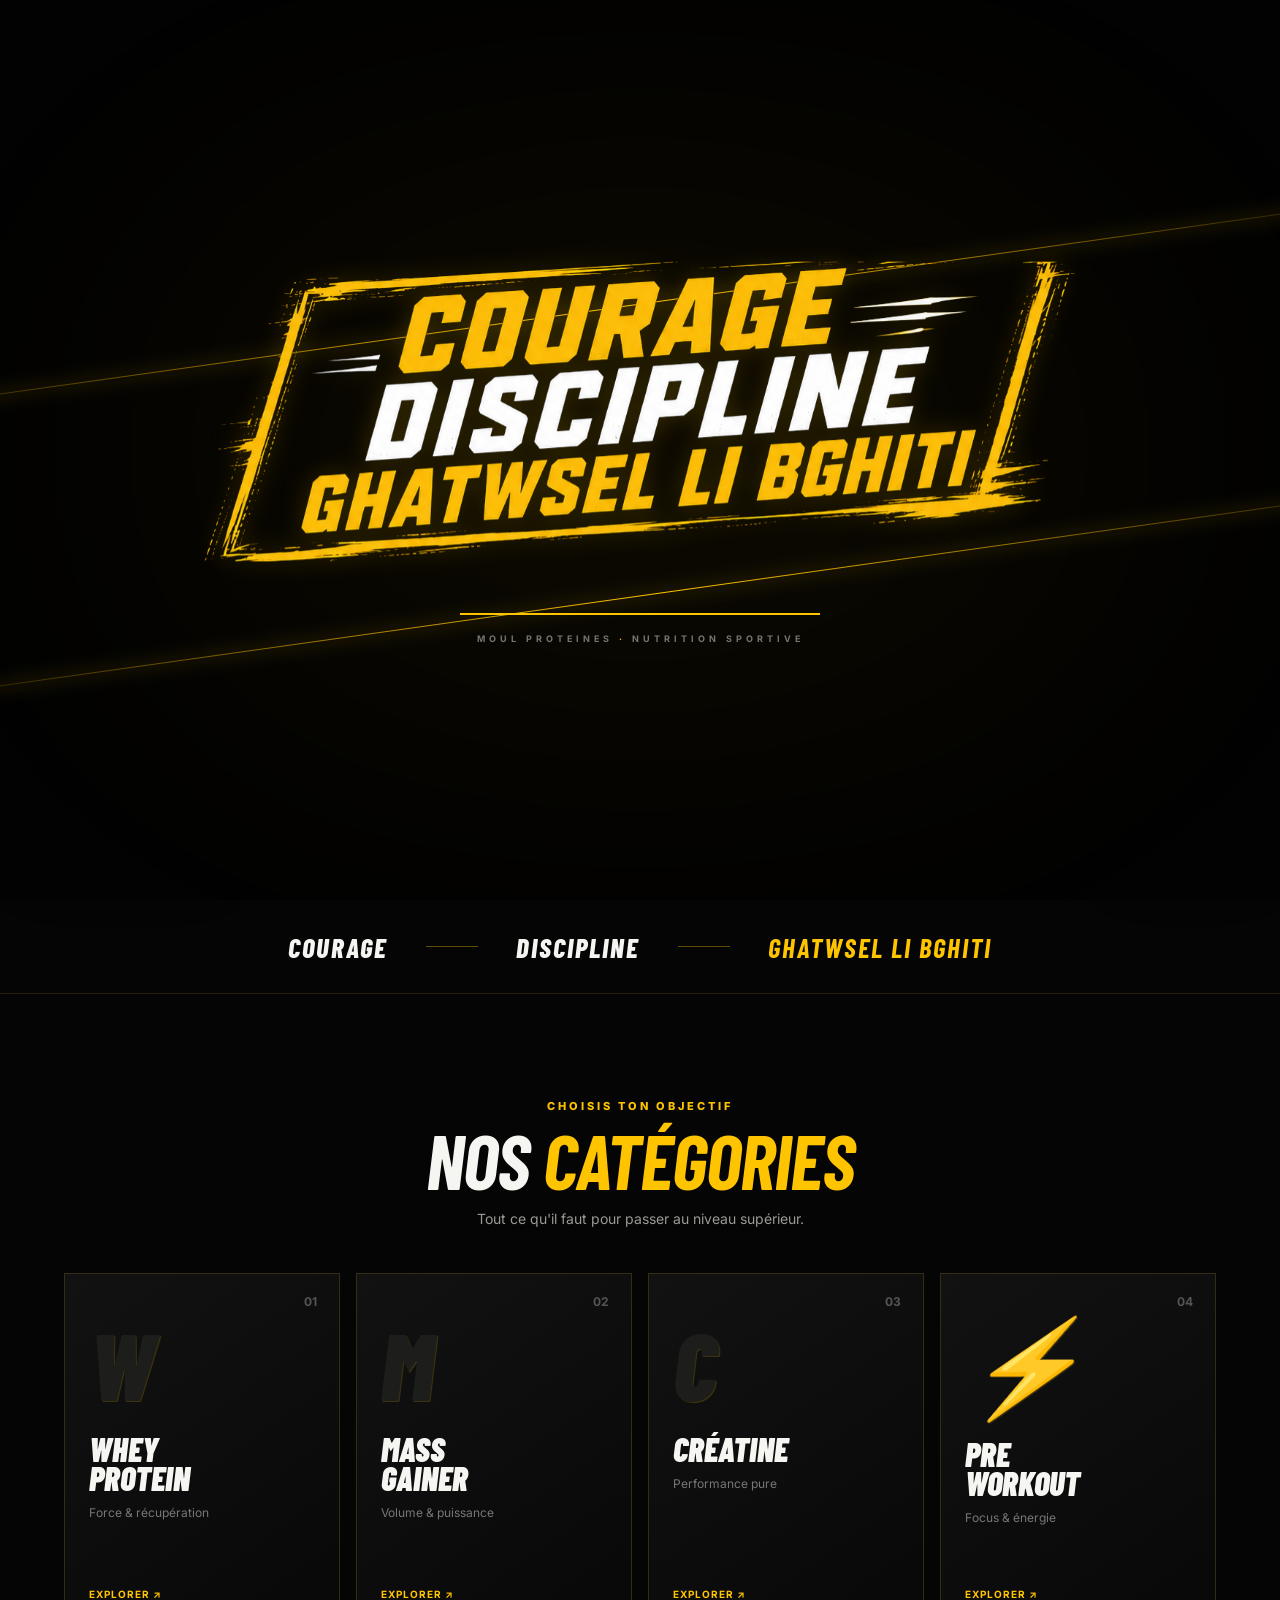
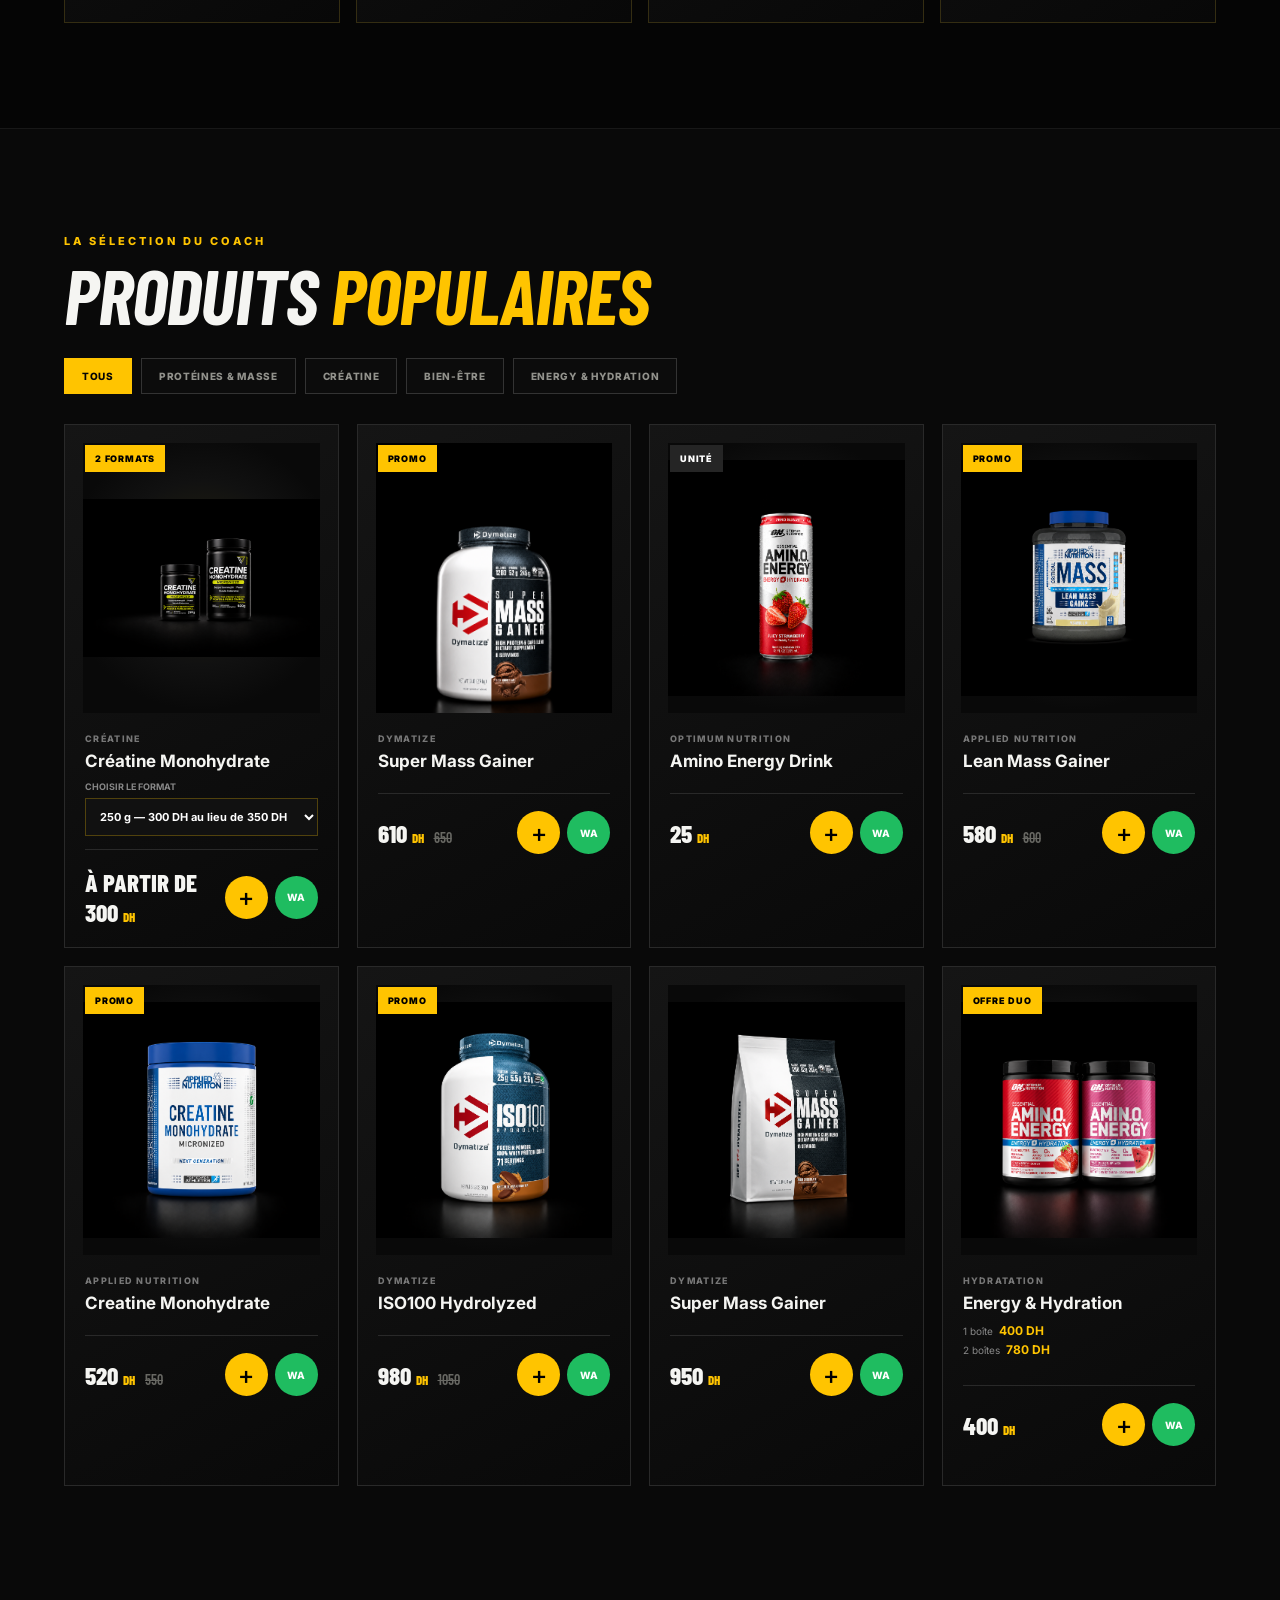
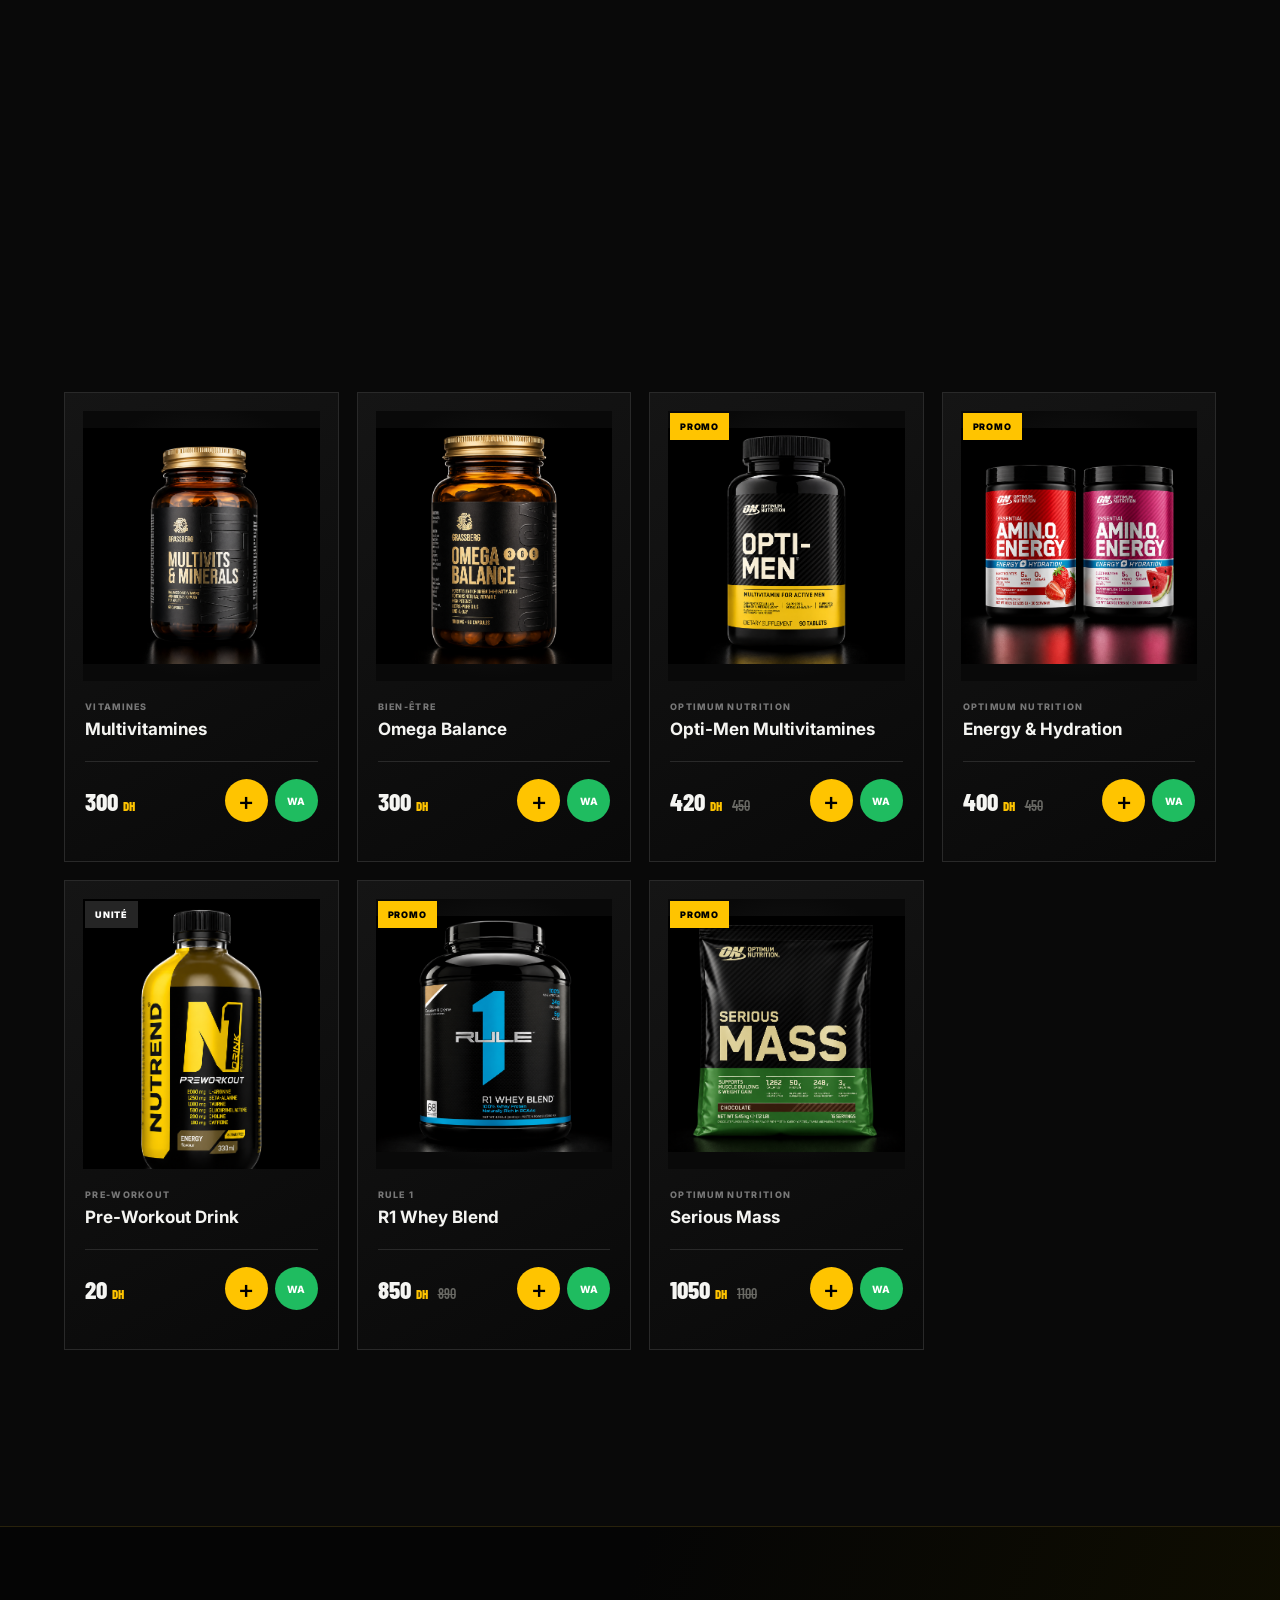
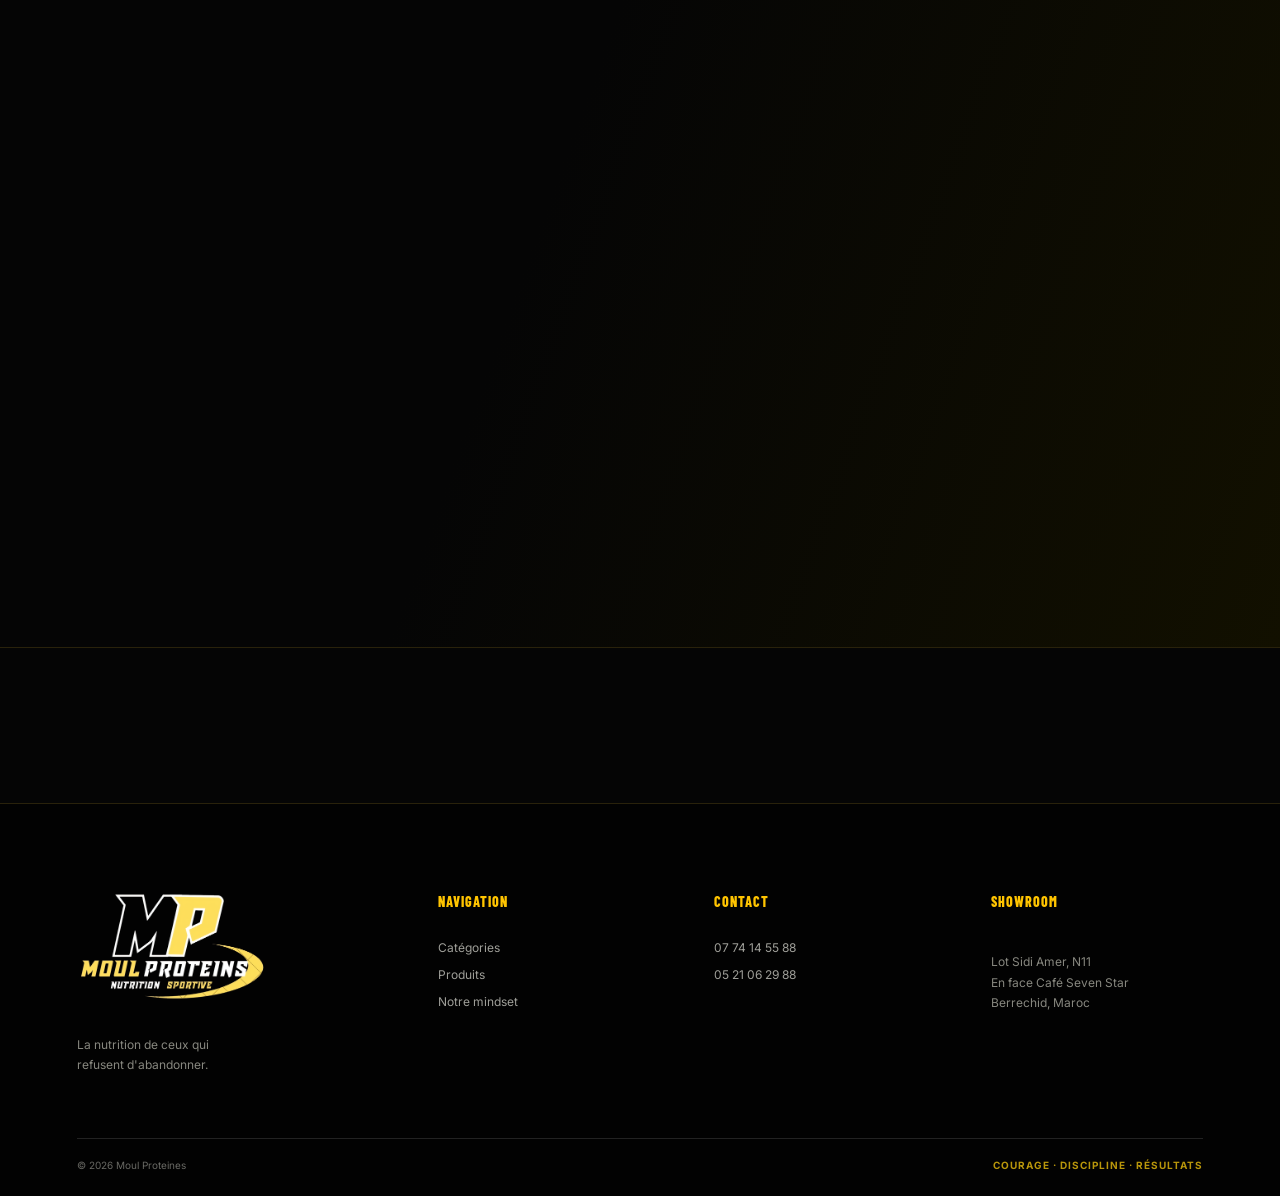
==== index.html @ 57d22101 "Add storefront cart checkout and branding" ====
<!DOCTYPE html>
<html lang="fr">
<head>
  <meta charset="UTF-8">
  <meta name="viewport" content="width=device-width, initial-scale=1.0">
  <meta name="description" content="Moul Proteines, nutrition sportive authentique au Maroc. Courage, discipline, ghatwsel li bghiti.">
  <title>Moul Proteines | Nutrition Sportive</title>
  <link rel="preconnect" href="https://fonts.googleapis.com">
  <link rel="preconnect" href="https://fonts.gstatic.com" crossorigin>
  <link href="https://fonts.googleapis.com/css2?family=Barlow+Condensed:ital,wght@0,600;0,700;0,800;0,900;1,800;1,900&family=Inter:wght@400;500;600;700;800&display=swap" rel="stylesheet">
  <link rel="stylesheet" href="styles.css">
</head>
<body>
  <div class="noise" aria-hidden="true"></div>
  <div class="intro-screen" id="intro-screen" aria-label="Introduction Moul Proteines">
    <div class="intro-glow" aria-hidden="true"></div>
    <div class="intro-lines" aria-hidden="true"><i></i><i></i></div>
    <img src="assets/slogan-moul-proteines.png" alt="Courage, Discipline, Ghatwsel li bghiti">
    <div class="intro-loader" aria-hidden="true"><span></span></div>
    <p>MOUL PROTEINES <b>·</b> NUTRITION SPORTIVE</p>
  </div>
  <audio id="intro-music" src="STORMY%20-%20KILOWAT%20(VISUALIZER).mp3" preload="auto"></audio>
  <header class="header" id="top">
    <a class="brand" href="#top" aria-label="Moul Proteines, accueil">
      <img src="assets/logo-moul-proteines.png" alt="Logo Moul Proteines">
    </a>
    <nav class="nav" id="nav" aria-label="Navigation principale">
      <a class="active" href="#top">Accueil</a><a href="#categories">Catégories</a><a href="#products">Produits</a><a href="about.html">À propos</a><a href="contact.html">Contact</a>
    </nav>
    <div class="header-actions">
      <button class="icon-btn" aria-label="Rechercher" data-search><svg viewBox="0 0 24 24"><circle cx="11" cy="11" r="7"/><path d="m20 20-4-4"/></svg></button>
      <button class="cart-btn" id="cart-button" aria-label="Ouvrir le panier"><svg viewBox="0 0 24 24"><path d="M3 4h2l2 11h10l2-8H6"/><circle cx="9" cy="20" r="1"/><circle cx="17" cy="20" r="1"/></svg><span id="cart-count">0</span></button>
      <button class="menu-btn" id="menu-btn" aria-label="Ouvrir le menu"><span></span><span></span></button>
    </div>
  </header>

  <main>
    <section class="hero">
      <div class="hero-bg" aria-hidden="true"></div>
      <div class="hero-content reveal">
        <p class="eyebrow"><span></span> Nutrition sportive premium</p>
        <h1>DÉPASSE<br>TES <em>LIMITES.</em></h1>
        <p class="hero-copy">Des produits authentiques. Des conseils vrais.<br>Une seule direction: <strong>ta meilleure version.</strong></p>
        <div class="hero-buttons">
          <a class="btn btn-primary" href="https://wa.me/212774145588" target="_blank" rel="noreferrer">Commander sur WhatsApp <span>↗</span></a>
          <a class="btn btn-ghost" href="#products">Voir les produits</a>
        </div>
        <div class="hero-stats">
          <div><strong>100%</strong><span>Produits authentiques</span></div>
          <div><strong>24H</strong><span>Livraison rapide</span></div>
          <div><strong>+1K</strong><span>Sportifs satisfaits</span></div>
        </div>
      </div>
      <div class="hero-tag"><span>01</span><p>BERRECHID<br><b>PARTOUT AU MAROC</b></p></div>
      <a class="scroll-cue" href="#categories">Scroll <i></i></a>
    </section>

    <section class="manifesto reveal">
      <span>COURAGE</span><i></i><span>DISCIPLINE</span><i></i><strong>GHATWSEL LI BGHITI</strong>
    </section>

    <section class="section" id="categories">
      <div class="section-heading reveal"><p>Choisis ton objectif</p><h2>NOS <em>CATÉGORIES</em></h2><span>Tout ce qu'il faut pour passer au niveau supérieur.</span></div>
      <div class="category-grid">
        <a class="category reveal" href="#products"><div class="cat-icon">W</div><span>01</span><h3>WHEY<br>PROTEIN</h3><p>Force & récupération</p><b>Explorer ↗</b></a>
        <a class="category reveal" href="#products"><div class="cat-icon">M</div><span>02</span><h3>MASS<br>GAINER</h3><p>Volume & puissance</p><b>Explorer ↗</b></a>
        <a class="category reveal" href="#products"><div class="cat-icon">C</div><span>03</span><h3>CRÉATINE</h3><p>Performance pure</p><b>Explorer ↗</b></a>
        <a class="category reveal" href="#products"><div class="cat-icon">⚡</div><span>04</span><h3>PRE<br>WORKOUT</h3><p>Focus & énergie</p><b>Explorer ↗</b></a>
      </div>
    </section>

    <section class="section products-section" id="products">
      <div class="section-heading left reveal"><p>La sélection du coach</p><h2>PRODUITS <em>POPULAIRES</em></h2></div>
      <div class="product-filters reveal" aria-label="Filtrer les produits">
        <button class="filter-btn active" data-filter="all">Tous</button>
        <button class="filter-btn" data-filter="protein">Protéines & masse</button>
        <button class="filter-btn" data-filter="creatine">Créatine</button>
        <button class="filter-btn" data-filter="wellness">Bien-être</button>
        <button class="filter-btn" data-filter="drinks">Energy &amp; Hydration</button>
      </div>
      <div class="product-grid">
        <article class="product-card reveal" data-category="creatine" data-name="Créatine Monohydrate"><span class="badge">2 FORMATS</span><div class="product-image"><img src="assets/products/product-01.png" alt="Créatine monohydrate 250 g et 500 g" loading="lazy"></div><p class="brand-name">CRÉATINE</p><h3>Créatine Monohydrate</h3><div class="variants"><label class="variant-choice">Choisir le format<select data-product-variant><option value="250 g" data-price="300">250 g — 300 DH au lieu de 350 DH</option><option value="500 g" data-price="450">500 g — 450 DH au lieu de 500 DH</option></select></label></div><div class="product-bottom"><strong>À PARTIR DE 300 <small>DH</small></strong><button class="add-cart">+</button></div></article>
        <article class="product-card reveal" data-category="protein" data-name="Dymatize Super Mass Gainer"><span class="badge">PROMO</span><div class="product-image"><img src="assets/products/product-02.png" alt="Dymatize Super Mass Gainer" loading="lazy"></div><p class="brand-name">DYMATIZE</p><h3>Super Mass Gainer</h3><div class="product-bottom"><strong>610 <small>DH</small> <del>650</del></strong><button class="add-cart">+</button></div></article>
        <article class="product-card reveal" data-category="drinks" data-name="Amino Energy"><span class="badge dark">UNITÉ</span><div class="product-image"><img src="assets/products/product-03.png" alt="Boisson Amino Energy" loading="lazy"></div><p class="brand-name">OPTIMUM NUTRITION</p><h3>Amino Energy Drink</h3><div class="product-bottom"><strong>25 <small>DH</small></strong><button class="add-cart">+</button></div></article>
        <article class="product-card reveal" data-category="protein" data-name="Applied Nutrition Lean Mass Gainer"><span class="badge">PROMO</span><div class="product-image"><img src="assets/products/product-04.png" alt="Applied Nutrition Lean Mass Gainer" loading="lazy"></div><p class="brand-name">APPLIED NUTRITION</p><h3>Lean Mass Gainer</h3><div class="product-bottom"><strong>580 <small>DH</small> <del>600</del></strong><button class="add-cart">+</button></div></article>
        <article class="product-card reveal" data-category="creatine" data-name="Applied Nutrition Creatine"><span class="badge">PROMO</span><div class="product-image"><img src="assets/products/product-05.png" alt="Applied Nutrition Creatine Monohydrate" loading="lazy"></div><p class="brand-name">APPLIED NUTRITION</p><h3>Creatine Monohydrate</h3><div class="product-bottom"><strong>520 <small>DH</small> <del>550</del></strong><button class="add-cart">+</button></div></article>
        <article class="product-card reveal" data-category="protein" data-name="Dymatize ISO100 Hydrolyzed"><span class="badge">PROMO</span><div class="product-image"><img src="assets/products/product-06.png" alt="Dymatize ISO100 Hydrolyzed" loading="lazy"></div><p class="brand-name">DYMATIZE</p><h3>ISO100 Hydrolyzed</h3><div class="product-bottom"><strong>980 <small>DH</small> <del>1050</del></strong><button class="add-cart">+</button></div></article>
        <article class="product-card reveal" data-category="protein" data-name="Dymatize Super Mass Gainer"><div class="product-image"><img src="assets/products/product-07.png" alt="Dymatize Super Mass Gainer grand format" loading="lazy"></div><p class="brand-name">DYMATIZE</p><h3>Super Mass Gainer</h3><div class="product-bottom"><strong>950 <small>DH</small></strong><button class="add-cart">+</button></div></article>
        <article class="product-card reveal" data-category="drinks" data-name="Energy & Hydration"><span class="badge">OFFRE DUO</span><div class="product-image"><img src="assets/products/product-08.png" alt="Energy and Hydration" loading="lazy"></div><p class="brand-name">HYDRATATION</p><h3>Energy & Hydration</h3><div class="variants"><span>1 boîte <b>400 DH</b></span><span>2 boîtes <b>780 DH</b></span></div><div class="product-bottom"><strong>400 <small>DH</small></strong><button class="add-cart">+</button></div></article>
        <article class="product-card reveal" data-category="protein" data-name="Gold Standard Whey"><span class="badge">PROMO</span><div class="product-image"><img src="assets/products/product-09.png" alt="Optimum Nutrition Gold Standard Whey" loading="lazy"></div><p class="brand-name">OPTIMUM NUTRITION</p><h3>Gold Standard Whey</h3><div class="product-bottom"><strong>1150 <small>DH</small> <del>1200</del></strong><button class="add-cart">+</button></div></article>
        <article class="product-card reveal" data-category="protein" data-name="ISO Whey Zero"><div class="product-image"><img src="assets/products/product-10.png" alt="ISO Whey Zero" loading="lazy"></div><p class="brand-name">BIOTECH USA</p><h3>ISO Whey Zero</h3><div class="product-bottom"><strong>1100 <small>DH</small></strong><button class="add-cart">+</button></div></article>
        <article class="product-card reveal" data-category="drinks" data-name="Joyfuel"><span class="badge dark">UNITÉ</span><div class="product-image"><img src="assets/products/product-11.png" alt="Joyfuel" loading="lazy"></div><p class="brand-name">ENERGY DRINK</p><h3>Joyfuel</h3><div class="product-bottom"><strong>25 <small>DH</small></strong><button class="add-cart">+</button></div></article>
        <article class="product-card reveal" data-category="protein" data-name="Lean Mass Gainer Applied Nutrition"><span class="badge">PROMO</span><div class="product-image"><img src="assets/products/product-12.png" alt="Applied Nutrition Lean Mass Gainer grand format" loading="lazy"></div><p class="brand-name">APPLIED NUTRITION</p><h3>Lean Mass Gainer</h3><div class="product-bottom"><strong>990 <small>DH</small> <del>1050</del></strong><button class="add-cart">+</button></div></article>
        <article class="product-card reveal" data-category="wellness" data-name="Multivitamines"><div class="product-image"><img src="assets/products/product-13.png" alt="Multivitamines" loading="lazy"></div><p class="brand-name">VITAMINES</p><h3>Multivitamines</h3><div class="product-bottom"><strong>300 <small>DH</small></strong><button class="add-cart">+</button></div></article>
        <article class="product-card reveal" data-category="wellness" data-name="Omega Balance"><div class="product-image"><img src="assets/products/product-14.png" alt="Omega Balance" loading="lazy"></div><p class="brand-name">BIEN-ÊTRE</p><h3>Omega Balance</h3><div class="product-bottom"><strong>300 <small>DH</small></strong><button class="add-cart">+</button></div></article>
        <article class="product-card reveal" data-category="wellness" data-name="Opti-Men Multivitamines"><span class="badge">PROMO</span><div class="product-image"><img src="assets/products/product-15.png" alt="Opti-Men Multivitamines" loading="lazy"></div><p class="brand-name">OPTIMUM NUTRITION</p><h3>Opti-Men Multivitamines</h3><div class="product-bottom"><strong>420 <small>DH</small> <del>450</del></strong><button class="add-cart">+</button></div></article>
        <article class="product-card reveal" data-category="drinks" data-name="Optimum Nutrition Energy & Hydration"><span class="badge">PROMO</span><div class="product-image"><img src="assets/products/product-16.png" alt="Optimum Nutrition Energy and Hydration" loading="lazy"></div><p class="brand-name">OPTIMUM NUTRITION</p><h3>Energy & Hydration</h3><div class="product-bottom"><strong>400 <small>DH</small> <del>450</del></strong><button class="add-cart">+</button></div></article>
        <article class="product-card reveal" data-category="drinks" data-name="Pre-Workout Drink"><span class="badge dark">UNITÉ</span><div class="product-image"><img src="assets/products/product-17.png" alt="Pre-workout drink" loading="lazy"></div><p class="brand-name">PRE-WORKOUT</p><h3>Pre-Workout Drink</h3><div class="product-bottom"><strong>20 <small>DH</small></strong><button class="add-cart">+</button></div></article>
        <article class="product-card reveal" data-category="protein" data-name="R1 Whey Blend"><span class="badge">PROMO</span><div class="product-image"><img src="assets/products/product-18.png" alt="R1 Whey Blend" loading="lazy"></div><p class="brand-name">RULE 1</p><h3>R1 Whey Blend</h3><div class="product-bottom"><strong>850 <small>DH</small> <del>890</del></strong><button class="add-cart">+</button></div></article>
        <article class="product-card reveal" data-category="protein" data-name="Serious Mass"><span class="badge">PROMO</span><div class="product-image"><img src="assets/products/product-19.png" alt="Optimum Nutrition Serious Mass" loading="lazy"></div><p class="brand-name">OPTIMUM NUTRITION</p><h3>Serious Mass</h3><div class="product-bottom"><strong>1050 <small>DH</small> <del>1100</del></strong><button class="add-cart">+</button></div></article>
      </div>
      <a class="text-link reveal" href="https://wa.me/212774145588" target="_blank" rel="noreferrer">Commander sur WhatsApp <span>→</span></a>
    </section>

    <section class="slogan-section" id="about">
      <div class="slogan-image reveal"><img src="assets/slogan-moul-proteines.png" alt="Courage, Discipline, Ghatwsel li bghiti"></div>
      <div class="slogan-copy reveal"><p class="eyebrow"><span></span> Plus qu'une boutique</p><h2>LE MINDSET<br>AVANT TOUT.</h2><p>On ne vend pas juste des compléments. On accompagne une communauté qui avance avec courage, travaille avec discipline et ne lâche rien jusqu'à atteindre son objectif.</p><div class="quote">“ L'objectif n'est pas d'être parfait.<br><strong>C'est d'être meilleur qu'hier.</strong> ”</div></div>
    </section>

    <section class="benefits">
      <div class="benefit reveal"><b>✓</b><div><h3>Produits authentiques</h3><p>Origine contrôlée et qualité garantie.</p></div></div>
      <div class="benefit reveal"><b>✦</b><div><h3>Conseils personnalisés</h3><p>Une sélection adaptée à tes objectifs.</p></div></div>
      <div class="benefit reveal"><b>→</b><div><h3>Livraison partout</h3><p>Rapide à Berrechid et dans tout le Maroc.</p></div></div>
    </section>
  </main>

  <footer id="contact">
    <div class="footer-main">
      <div class="footer-brand"><img src="assets/logo-moul-proteines.png" alt="Moul Proteines"><p>La nutrition de ceux qui<br>refusent d'abandonner.</p></div>
      <div><h4>Navigation</h4><a href="#categories">Catégories</a><a href="#products">Produits</a><a href="#about">Notre mindset</a></div>
      <div><h4>Contact</h4><a href="tel:+212774145588">07 74 14 55 88</a><a href="tel:+212052106298">05 21 06 29 88</a></div>
      <div><h4>Showroom</h4><p>Lot Sidi Amer, N11<br>En face Café Seven Star<br>Berrechid, Maroc</p></div>
    </div>
    <div class="footer-bottom"><span>© 2026 Moul Proteines</span><strong>COURAGE · DISCIPLINE · RÉSULTATS</strong></div>
  </footer>

  <a class="whatsapp" href="https://wa.me/212774145588" target="_blank" rel="noreferrer" aria-label="Commander sur WhatsApp"><span>WA</span><b>Commander</b></a>
  <a class="simulator-fab" href="about.html#simulateur"><span>?</span><b>Trouver mon produit</b></a>
  <div class="toast" id="toast">Produit ajouté au panier</div>
  <div class="cart-overlay" id="cart-overlay"></div>
  <aside class="cart-drawer" id="cart-drawer" aria-hidden="true" aria-label="Votre panier">
    <div class="cart-heading"><div><span>VOTRE SÉLECTION</span><h2>PANIER</h2></div><button id="cart-close" aria-label="Fermer le panier">×</button></div>
    <div class="cart-items" id="cart-items"></div>
    <div class="cart-empty" id="cart-empty">Votre panier est vide.</div>
    <div class="cart-footer"><p><span>Total</span><strong id="cart-total">0 DH</strong></p><button class="cart-checkout" id="cart-checkout" type="button">Confirmer la commande</button></div>
    <form class="checkout-form" id="checkout-form">
      <div class="checkout-form-heading"><div><span>DERNIÈRE ÉTAPE</span><h3>Informations de livraison</h3></div><button type="button" id="checkout-cancel" aria-label="Fermer">×</button></div>
      <label>Nom complet<input type="text" name="name" autocomplete="name" required></label>
      <label>Téléphone<input type="tel" name="phone" autocomplete="tel" placeholder="06 00 00 00 00" required></label>
      <label>Ville<input type="text" name="city" autocomplete="address-level2" required></label>
      <label>Adresse de livraison<textarea name="address" rows="3" autocomplete="street-address" required></textarea></label>
      <label>Note <small>(facultatif)</small><textarea name="note" rows="2" placeholder="Saveur, disponibilité, précision..."></textarea></label>
      <button class="checkout-submit" type="submit">Envoyer la commande sur WhatsApp ↗</button>
    </form>
  </aside>
  <div class="search-panel" id="search-panel"><button data-search aria-label="Fermer">×</button><p>RECHERCHE</p><input type="search" placeholder="Whey, créatine, mass gainer…" autofocus><span>Appuie sur Échap pour fermer</span></div>
  <script src="script.js"></script>
</body>
</html>
---- styles.css ----
:root{--yellow:#ffc400;--yellow2:#ffe06b;--black:#050505;--panel:#0d0d0d;--line:#29220b;--white:#f5f5f2;--muted:#9a9a94}
*{box-sizing:border-box}html{scroll-behavior:smooth}body{margin:0;background:var(--black);color:var(--white);font-family:Inter,Arial,sans-serif;overflow-x:hidden}a{color:inherit;text-decoration:none}button{font:inherit}.noise{position:fixed;inset:0;z-index:20;pointer-events:none;opacity:.04;background-image:url("data:image/svg+xml,%3Csvg viewBox='0 0 180 180' xmlns='http://www.w3.org/2000/svg'%3E%3Cfilter id='n'%3E%3CfeTurbulence type='fractalNoise' baseFrequency='.85' numOctaves='2' stitchTiles='stitch'/%3E%3C/filter%3E%3Crect width='100%25' height='100%25' filter='url(%23n)' opacity='.8'/%3E%3C/svg%3E")}
.intro-active{overflow:hidden}.intro-screen{position:fixed;inset:0;z-index:1000;background:#020202;display:flex;flex-direction:column;align-items:center;justify-content:center;overflow:hidden;transition:opacity .65s ease,visibility .65s ease}.intro-screen.hidden,.intro-screen.skip{opacity:0;visibility:hidden;pointer-events:none}.intro-screen img{position:relative;z-index:2;width:min(900px,82vw);opacity:0;transform:scale(.82);filter:drop-shadow(0 0 0 transparent)}.intro-screen.play img{animation:introLogo 2.6s cubic-bezier(.2,.8,.2,1) .15s forwards}.intro-glow{position:absolute;width:min(700px,80vw);height:280px;background:#ffc400;filter:blur(150px);opacity:0}.intro-screen.play .intro-glow{animation:introGlow 2.5s ease .2s forwards}.intro-lines{position:absolute;inset:0;z-index:1;display:flex;flex-direction:column;justify-content:center;gap:32vh;transform:rotate(-8deg)}.intro-lines i{display:block;width:0;height:1px;background:linear-gradient(90deg,transparent,var(--yellow),transparent);box-shadow:0 0 16px var(--yellow)}.intro-screen.play .intro-lines i:first-child{animation:introLine 1.1s ease .3s forwards}.intro-screen.play .intro-lines i:last-child{animation:introLine 1.1s ease .65s forwards}.intro-loader{position:relative;z-index:2;width:min(360px,62vw);height:2px;background:#242424;margin-top:38px;overflow:hidden;opacity:0}.intro-loader span{display:block;width:0;height:100%;background:var(--yellow);box-shadow:0 0 14px var(--yellow)}.intro-screen.play .intro-loader{animation:introVisible .3s ease .55s forwards}.intro-screen.play .intro-loader span{animation:introLoad 2s cubic-bezier(.3,.7,.3,1) .6s forwards}.intro-screen>p{position:relative;z-index:2;color:#767671;font:700 9px Inter;letter-spacing:4px;margin-top:18px;opacity:0}.intro-screen>p b{color:var(--yellow)}.intro-screen.play>p{animation:introVisible .6s ease .8s forwards}.intro-screen.exit{opacity:0;visibility:hidden;pointer-events:none}.intro-screen.exit img{transform:scale(1.08);transition:transform .65s ease}.intro-screen.exit .intro-glow{opacity:0;transition:opacity .5s ease}@keyframes introLogo{0%{opacity:0;transform:scale(.82);filter:drop-shadow(0 0 0 transparent)}35%{opacity:1}70%{opacity:1;transform:scale(1);filter:drop-shadow(0 0 35px #ffc40055)}100%{opacity:1;transform:scale(1);filter:drop-shadow(0 0 12px #ffc40030)}}@keyframes introGlow{0%{opacity:0;transform:scale(.5)}45%{opacity:.17}100%{opacity:.08;transform:scale(1.2)}}@keyframes introLine{0%{width:0;margin-left:0}100%{width:130%;margin-left:-15%}}@keyframes introLoad{to{width:100%}}@keyframes introVisible{to{opacity:1}}
.header{height:88px;padding:0 5vw;display:flex;align-items:center;justify-content:space-between;position:absolute;top:0;left:0;right:0;z-index:10;border-bottom:1px solid #ffffff16;background:#05050588;backdrop-filter:blur(8px)}.brand img{width:155px;height:68px;object-fit:cover;object-position:center}.nav{display:flex;gap:32px;align-items:center}.nav a{font-family:'Barlow Condensed';font-weight:700;font-size:15px;text-transform:uppercase;letter-spacing:.8px;position:relative}.nav a:after{content:"";position:absolute;left:0;bottom:-12px;width:0;height:2px;background:var(--yellow);transition:.3s}.nav a:hover:after,.nav a.active:after{width:100%}.header-actions{display:flex;align-items:center;gap:10px}.icon-btn,.cart-btn,.menu-btn{background:none;border:0;color:#fff;cursor:pointer;position:relative}.icon-btn svg,.cart-btn svg{width:23px;fill:none;stroke:currentColor;stroke-width:1.6}.cart-btn span{position:absolute;right:-6px;top:-8px;width:17px;height:17px;border-radius:50%;background:var(--yellow);color:#000;font-size:10px;font-weight:900;display:grid;place-items:center}.menu-btn{display:none;width:30px}.menu-btn span{display:block;height:2px;background:#fff;margin:6px 0}
.hero{min-height:790px;height:100vh;position:relative;display:flex;align-items:center;border-bottom:1px solid var(--line);overflow:hidden}.hero-bg{position:absolute;inset:0;background:linear-gradient(90deg,#050505 0%,#050505d9 32%,transparent 65%),linear-gradient(0deg,#050505 0%,transparent 25%),url('assets/hero-moul-proteines.png') center/cover no-repeat}.hero:after{content:"";position:absolute;inset:0;background:radial-gradient(circle at 68% 48%,transparent 0 25%,#05050580 75%);pointer-events:none}.hero-content{position:relative;z-index:2;margin-left:7vw;max-width:700px;padding-top:70px}.eyebrow{text-transform:uppercase;letter-spacing:3px;font:700 13px Inter;color:#d5d5cf;display:flex;align-items:center;gap:12px}.eyebrow span{width:32px;height:2px;background:var(--yellow)}h1,h2{font-family:'Barlow Condensed',Impact,sans-serif;margin:0;font-style:italic;line-height:.86;text-transform:uppercase}h1{font-size:clamp(78px,9vw,145px);letter-spacing:-4px;text-shadow:0 8px 30px #000}h1 em,h2 em{font-style:inherit;color:var(--yellow)}.hero-copy{font-size:18px;line-height:1.65;color:#c4c4bf;margin:30px 0}.hero-copy strong{color:#fff}.hero-buttons{display:flex;gap:12px}.btn{padding:17px 25px;text-transform:uppercase;font:800 13px Inter;letter-spacing:.3px;border:1px solid #ffffff60;transition:.25s}.btn-primary{background:var(--yellow);border-color:var(--yellow);color:#070707;box-shadow:0 0 35px #ffc40020}.btn-primary:hover{background:#fff;border-color:#fff;transform:translateY(-3px)}.btn-primary span{margin-left:14px}.btn-ghost:hover{border-color:var(--yellow);color:var(--yellow)}.hero-stats{display:flex;gap:38px;margin-top:50px}.hero-stats div{display:flex;flex-direction:column;border-left:2px solid var(--yellow);padding-left:12px}.hero-stats strong{font:800 25px 'Barlow Condensed';color:#fff}.hero-stats span{font-size:10px;text-transform:uppercase;color:#9e9e98;margin-top:3px}.hero-tag{position:absolute;right:4vw;top:130px;z-index:3;display:flex;align-items:center;gap:10px;border-right:2px solid var(--yellow);padding-right:14px}.hero-tag>span{font:900 34px 'Barlow Condensed';color:var(--yellow)}.hero-tag p{font:700 11px 'Barlow Condensed';letter-spacing:1px;margin:0}.hero-tag b{color:var(--yellow)}.scroll-cue{position:absolute;z-index:3;bottom:28px;left:50%;font-size:9px;text-transform:uppercase;letter-spacing:3px;color:#aaa;display:flex;align-items:center;gap:12px}.scroll-cue i{display:block;width:45px;height:1px;background:var(--yellow)}
.manifesto{min-height:94px;display:flex;align-items:center;justify-content:center;gap:3vw;border-bottom:1px solid var(--line);font:800 clamp(19px,2.1vw,30px) 'Barlow Condensed';font-style:italic;letter-spacing:2px}.manifesto strong{color:var(--yellow)}.manifesto i{height:1px;width:4vw;background:#5e4b04}
.section{padding:105px 5vw}.section-heading{text-align:center;margin-bottom:46px}.section-heading.left{text-align:left}.section-heading p{text-transform:uppercase;color:var(--yellow);font:800 11px Inter;letter-spacing:3px;margin:0 0 13px}.section-heading h2,.slogan-copy h2{font-size:clamp(52px,6vw,85px);letter-spacing:-1px}.section-heading>span{display:block;color:var(--muted);font-size:14px;margin-top:18px}.category-grid{display:grid;grid-template-columns:repeat(4,1fr);gap:16px;max-width:1400px;margin:auto}.category{height:350px;padding:24px;position:relative;overflow:hidden;border:1px solid #342d12;background:linear-gradient(145deg,#121212,#080808);transition:.35s}.category:before{content:"";position:absolute;width:200px;height:200px;border-radius:50%;background:var(--yellow);filter:blur(100px);opacity:0;right:-80px;top:-80px;transition:.4s}.category:hover{transform:translateY(-8px);border-color:var(--yellow)}.category:hover:before{opacity:.2}.category>span{position:absolute;right:22px;top:20px;color:#555;font:700 12px Inter}.cat-icon{font:900 95px 'Barlow Condensed';font-style:italic;color:#1d1d1b;text-shadow:1px 1px 0 #3c340e;margin:8px 0 15px;transition:.3s}.category:hover .cat-icon{color:var(--yellow);text-shadow:0 0 40px #ffc40044}.category h3{font:900 33px 'Barlow Condensed';font-style:italic;line-height:.88;margin:0}.category p{color:#777;font-size:12px}.category b{position:absolute;bottom:22px;font-size:10px;text-transform:uppercase;color:var(--yellow);letter-spacing:1px}
.products-section{background:#090909;border-top:1px solid #181818;border-bottom:1px solid var(--line)}.product-grid{display:grid;grid-template-columns:repeat(4,1fr);gap:18px;max-width:1400px;margin:auto}.product-card{min-height:470px;padding:20px;background:linear-gradient(150deg,#151515,#090909);border:1px solid #292929;position:relative;transition:.3s}.product-card:hover{border-color:#66520a;transform:translateY(-5px)}.badge{position:absolute;z-index:2;background:var(--yellow);color:#000;padding:8px 10px;font:900 9px Inter;letter-spacing:.8px}.badge.dark{background:#252525;color:#fff}.product-visual{height:270px;margin:8px auto 20px;display:flex;flex-direction:column;align-items:center;justify-content:center;position:relative;filter:drop-shadow(0 22px 17px #000)}.jar{width:160px;height:225px;border-radius:15px 15px 29px 29px;background:linear-gradient(90deg,#070707,#343434 46%,#080808);border-top:16px repeating-linear-gradient(90deg,#222 0 3px,#080808 3px 6px)}.jar:before{content:"";position:absolute;top:-15px;width:174px;height:25px;border-radius:8px;background:repeating-linear-gradient(90deg,#252525 0 4px,#090909 4px 7px)}.product-visual:after{content:"";position:absolute;inset:58px 5px 22px;border:1px solid #e4b80055;background:linear-gradient(150deg,#222,#080808);z-index:-1}.product-visual i{font:900 35px 'Barlow Condensed';color:var(--yellow);font-style:italic}.product-visual b{font:900 28px 'Barlow Condensed';color:#fff}.product-visual small{font:800 10px Inter;color:var(--yellow);letter-spacing:2px}.jar.silver:after{background:linear-gradient(150deg,#ddd,#444)}.jar.silver b,.jar.silver small{color:#111}.jar.yellow:after{background:linear-gradient(150deg,#ffd900,#5b4700)}.jar.yellow i{font-size:55px;color:#000}.bag{width:190px;height:235px;clip-path:polygon(4% 0,96% 0,100% 100%,0 100%);background:linear-gradient(90deg,#090909,#323232,#080808);border-top:5px solid #555}.bag:after{background:linear-gradient(150deg,#222,#080808);inset:50px 7px 10px}.brand-name{color:#777;font-size:9px;font-weight:800;letter-spacing:1.3px;margin:0}.product-card h3{font:700 17px Inter;margin:7px 0 22px}.product-bottom{display:flex;align-items:center;justify-content:space-between;border-top:1px solid #292929;padding-top:17px}.product-bottom strong{font:800 25px 'Barlow Condensed'}.product-bottom strong small{font-size:13px;color:var(--yellow)}.add-cart{width:43px;height:43px;border-radius:50%;background:var(--yellow);border:0;font-size:25px;font-weight:500;cursor:pointer;transition:.2s}.add-cart:hover{background:#fff;transform:rotate(90deg)}.text-link{display:flex;width:max-content;margin:46px auto 0;gap:40px;text-transform:uppercase;font:800 12px Inter;letter-spacing:1px;border-bottom:1px solid var(--yellow);padding-bottom:9px}.text-link span{color:var(--yellow)}
.product-filters{display:flex;flex-wrap:wrap;gap:9px;max-width:1400px;margin:-15px auto 30px}.filter-btn{border:1px solid #333;background:#0c0c0c;color:#92928c;padding:11px 17px;text-transform:uppercase;font:800 10px Inter;letter-spacing:.7px;cursor:pointer;transition:.25s}.filter-btn:hover,.filter-btn.active{background:var(--yellow);border-color:var(--yellow);color:#050505}.product-card.hidden{display:none}.product-image{height:270px;margin:-2px -2px 20px;background:radial-gradient(circle at 50% 48%,#292711 0,#111 50%,#090909 75%);display:grid;place-items:center;overflow:hidden}.product-image img{width:100%;height:100%;object-fit:contain;transition:transform .4s ease}.product-card:hover .product-image img{transform:scale(1.055)}.product-bottom strong del{font:600 14px 'Barlow Condensed';color:#686863;margin-left:5px}.variants{min-height:49px;display:flex;flex-direction:column;gap:4px;margin:-12px 0 13px;color:#888;font-size:10px}.variants span{display:flex;align-items:center;gap:6px}.variants b{color:var(--yellow);font-size:12px}.variants del{color:#555}.product-card:has(.variants){min-height:520px}
.product-card[role="link"]{cursor:pointer}.product-card[role="link"]:focus-visible{outline:2px solid var(--yellow);outline-offset:3px}
.slogan-section{display:grid;grid-template-columns:1.05fr .95fr;align-items:center;min-height:720px;background:linear-gradient(110deg,#050505 42%,#121000);padding:70px 7vw;gap:6vw}.slogan-image{position:relative}.slogan-image:after{content:"";position:absolute;inset:20% 10%;background:#ffc400;filter:blur(100px);opacity:.1;z-index:0}.slogan-image img{width:100%;max-width:620px;position:relative;z-index:1;mix-blend-mode:screen}.slogan-copy>p:not(.eyebrow){color:#aaa;line-height:1.8;max-width:570px}.quote{font:italic 700 22px 'Barlow Condensed';border-left:3px solid var(--yellow);padding:10px 0 10px 22px;margin-top:35px}.quote strong{color:var(--yellow)}.benefits{display:grid;grid-template-columns:repeat(3,1fr);padding:50px 6vw;gap:35px;border-block:1px solid var(--line)}.benefit{display:flex;gap:18px;align-items:center}.benefit>b{flex:0 0 55px;height:55px;border:1px solid #5a4806;color:var(--yellow);display:grid;place-items:center;font-size:24px}.benefit h3{font:800 18px 'Barlow Condensed';text-transform:uppercase;margin:0 0 7px}.benefit p{font-size:12px;color:#777;margin:0}
footer{padding:70px 6vw 25px;background:#020202}.footer-main{display:grid;grid-template-columns:1.4fr repeat(3,1fr);gap:5vw}.footer-brand img{width:190px;height:145px;object-fit:cover}.footer-brand p,footer p{color:#87877f;font-size:12px;line-height:1.7}.footer-main h4{color:var(--yellow);text-transform:uppercase;font:800 14px 'Barlow Condensed';letter-spacing:1px}.footer-main>div:not(:first-child){display:flex;flex-direction:column;gap:12px}.footer-main a{color:#9f9f99;font-size:12px}.footer-main a:hover{color:var(--yellow)}.footer-bottom{border-top:1px solid #222;margin-top:50px;padding-top:20px;display:flex;justify-content:space-between;color:#696964;font-size:10px}.footer-bottom strong{color:#b8960b;letter-spacing:1px}.whatsapp{position:fixed;z-index:15;right:24px;bottom:24px;background:var(--yellow);color:#000;border-radius:30px;padding:8px 18px 8px 8px;display:flex;align-items:center;gap:9px;box-shadow:0 8px 35px #000}.whatsapp span{width:34px;height:34px;border-radius:50%;background:#080808;color:var(--yellow);display:grid;place-items:center;font:900 10px Inter}.whatsapp b{text-transform:uppercase;font-size:10px}.toast{position:fixed;bottom:30px;left:50%;transform:translate(-50%,100px);z-index:30;background:#fff;color:#000;padding:14px 25px;font-weight:700;font-size:12px;opacity:0;transition:.35s}.toast.show{opacity:1;transform:translate(-50%,0)}.search-panel{position:fixed;inset:0;z-index:40;background:#050505f7;display:flex;flex-direction:column;align-items:center;justify-content:center;opacity:0;visibility:hidden;transition:.3s}.search-panel.open{opacity:1;visibility:visible}.search-panel button{position:absolute;right:5vw;top:35px;border:0;background:none;color:#fff;font-size:45px;cursor:pointer}.search-panel p{color:var(--yellow);letter-spacing:4px;font-weight:800}.search-panel input{width:min(750px,85vw);background:none;border:0;border-bottom:2px solid var(--yellow);color:#fff;font:800 clamp(25px,4vw,55px) 'Barlow Condensed';padding:15px 0;outline:0;text-transform:uppercase}.search-panel span{color:#666;margin-top:20px;font-size:10px}.reveal{opacity:0;transform:translateY(25px);transition:opacity .7s ease,transform .7s ease}.reveal.visible{opacity:1;transform:none}
@media(max-width:900px){.header{height:72px;padding:0 20px}.brand img{width:120px;height:58px}.nav{position:fixed;inset:72px 0 auto;background:#080808;padding:35px;flex-direction:column;transform:translateY(-150%);transition:.3s;border-bottom:1px solid var(--yellow)}.nav.open{transform:none}.menu-btn{display:block}.icon-btn{display:none}.hero{min-height:760px}.hero-bg{background:linear-gradient(90deg,#050505ed,#05050570),linear-gradient(0deg,#050505 0%,transparent 45%),url('assets/hero-moul-proteines.png') 66% center/cover no-repeat}.hero-content{margin:0;padding:100px 24px 30px;align-self:flex-end}.hero-tag{display:none}h1{font-size:clamp(64px,18vw,96px);letter-spacing:-2px}.hero-copy{font-size:14px}.hero-stats{gap:16px}.hero-stats span{max-width:90px}.manifesto{flex-wrap:wrap;padding:28px 20px;gap:12px}.manifesto i{display:none}.section{padding:75px 20px}.category-grid,.product-grid{grid-template-columns:repeat(2,1fr)}.product-card.reveal{opacity:1;transform:none}.slogan-section{grid-template-columns:1fr;padding:65px 25px}.slogan-image img{max-width:450px}.benefits{grid-template-columns:1fr}.footer-main{grid-template-columns:1fr 1fr}.footer-brand{grid-column:1/-1}}
@media(max-width:560px){.hero-buttons{flex-direction:column;width:max-content}.hero-stats div:nth-child(3){display:none}.scroll-cue{display:none}.category-grid,.product-grid{grid-template-columns:1fr}.category{height:300px}.product-card{min-height:440px}.footer-main{grid-template-columns:1fr}.footer-brand{grid-column:auto}.footer-bottom{flex-direction:column;gap:10px}.whatsapp b{display:none}.whatsapp{padding:7px}.manifesto span,.manifesto strong{width:100%;text-align:center}.slogan-section{min-height:auto}.section-heading.left{text-align:center}}
@media(max-width:700px){.products-section{padding-inline:16px}.product-grid{grid-template-columns:1fr;gap:32px}.product-card{width:100%;min-height:470px;padding:16px;border:1px solid #5b4a0e;background:linear-gradient(155deg,#1b1b19,#0b0b0b 70%);box-shadow:0 14px 30px #000,0 0 0 1px #ffc4000a}.product-card+.product-card{margin-top:4px}.product-image{height:clamp(260px,80vw,350px);margin:0 0 22px;background:radial-gradient(circle at 50% 45%,#383211 0,#161616 48%,#090909 78%)}.product-image img{max-width:100%;max-height:100%}.product-bottom{margin-top:18px}.product-filters{gap:7px;margin-bottom:36px}.filter-btn{flex:1 1 calc(50% - 7px);min-height:42px;padding-inline:9px}}

.product-bottom{gap:10px}.product-bottom>strong{margin-right:auto}.product-actions{display:flex;gap:7px}.product-wa{width:43px;height:43px;border-radius:50%;display:grid;place-items:center;background:#1fbc60;color:#fff;font:800 10px Inter;transition:.2s}.product-wa:hover{background:#fff;color:#111;transform:translateY(-2px)}
.cart-overlay{position:fixed;inset:0;background:#000b;z-index:45;opacity:0;visibility:hidden;transition:.3s}.cart-overlay.open{opacity:1;visibility:visible}.cart-drawer{position:fixed;z-index:50;top:0;right:0;width:min(460px,100%);height:100vh;background:#0a0a0a;border-left:1px solid #4b3d09;padding:28px;display:flex;flex-direction:column;transform:translateX(105%);transition:.35s}.cart-drawer.open{transform:none}.cart-heading{display:flex;justify-content:space-between;align-items:start;border-bottom:1px solid #292929;padding-bottom:20px}.cart-heading span{color:var(--yellow);font:800 9px Inter;letter-spacing:2px}.cart-heading h2{font-size:48px;margin-top:5px}.cart-heading button{border:0;background:none;color:#fff;font-size:38px;cursor:pointer}.cart-items{overflow:auto;flex:1}.cart-item{display:grid;grid-template-columns:58px 1fr auto;gap:12px;align-items:center;padding:17px 0;border-bottom:1px solid #242424}.cart-item img{width:58px;height:68px;object-fit:contain;background:#151515}.cart-item h3{font-size:12px;margin:0 0 6px}.cart-item p{color:var(--yellow);font:800 16px 'Barlow Condensed';margin:0}.cart-quantity{display:flex;align-items:center;gap:8px;margin-top:8px}.cart-quantity button,.cart-remove{border:1px solid #383838;background:#111;color:#fff;cursor:pointer}.cart-quantity button{width:25px;height:25px}.cart-remove{padding:6px;color:#888}.cart-empty{color:#777;text-align:center;margin:auto}.cart-footer{border-top:1px solid #292929;padding-top:20px}.cart-footer p{display:flex;justify-content:space-between;align-items:center}.cart-footer strong{color:var(--yellow);font:900 27px 'Barlow Condensed'}.cart-checkout{display:block;text-align:center;background:#1fbc60;color:#fff;padding:16px;text-transform:uppercase;font:800 11px Inter}.cart-checkout.disabled{opacity:.4;pointer-events:none}.toast{z-index:60}
.brand img,.footer-brand img{object-fit:contain}
body:before{content:"";position:fixed;inset:10%;z-index:19;background:url('assets/logo-moul-proteines.png') center/contain no-repeat;opacity:.035;pointer-events:none;filter:grayscale(1)}
.variant-choice{display:flex;flex-direction:column;gap:6px;color:#888;font:700 9px Inter;text-transform:uppercase}.variant-choice select{width:100%;background:#111;color:#fff;border:1px solid #51420d;padding:10px;font:700 11px Inter;outline:none}.variant-choice select:focus{border-color:var(--yellow)}
.cart-checkout{width:100%;border:0;cursor:pointer}.cart-checkout:disabled{opacity:.4;pointer-events:none}.checkout-form{position:absolute;inset:0;background:#0a0a0a;padding:28px;z-index:2;display:flex;flex-direction:column;gap:15px;transform:translateX(105%);transition:.35s;overflow:auto}.checkout-form.open{transform:none}.checkout-form-heading{display:flex;justify-content:space-between;align-items:start;border-bottom:1px solid #292929;padding-bottom:16px;margin-bottom:5px}.checkout-form-heading span{color:var(--yellow);font:800 9px Inter;letter-spacing:2px}.checkout-form-heading h3{font:800 25px 'Barlow Condensed';text-transform:uppercase;margin:6px 0 0}.checkout-form-heading button{border:0;background:none;color:#fff;font-size:35px;cursor:pointer}.checkout-form label{display:flex;flex-direction:column;gap:7px;color:#aaa;text-transform:uppercase;font:800 9px Inter;letter-spacing:.7px}.checkout-form label small{font-weight:500;color:#666}.checkout-form input,.checkout-form textarea{width:100%;background:#111;border:1px solid #383838;color:#fff;padding:13px;outline:none;font:500 12px Inter;resize:vertical}.checkout-form input:focus,.checkout-form textarea:focus{border-color:var(--yellow)}.checkout-submit{margin-top:5px;border:0;background:#1fbc60;color:#fff;padding:16px;text-transform:uppercase;font:800 10px Inter;cursor:pointer}
.simulator-fab{position:fixed;z-index:14;left:24px;bottom:24px;display:flex;align-items:center;gap:9px;padding:8px 16px 8px 8px;border:1px solid #6b5609;background:#0b0b0b;color:#fff;border-radius:30px;box-shadow:0 8px 35px #000;transition:.25s}.simulator-fab:hover{background:var(--yellow);color:#000}.simulator-fab span{width:34px;height:34px;border-radius:50%;display:grid;place-items:center;background:var(--yellow);color:#000;font-weight:900}.simulator-fab b{text-transform:uppercase;font-size:10px}
@media(max-width:560px){.simulator-fab{left:12px;bottom:12px;padding:6px}.simulator-fab b{display:none}}
@media(prefers-reduced-motion:reduce){.intro-screen.play img,.intro-screen.play .intro-glow,.intro-screen.play .intro-lines i,.intro-screen.play .intro-loader,.intro-screen.play .intro-loader span,.intro-screen.play>p{animation-duration:.01ms;animation-delay:0s}.intro-screen{transition-duration:.15s}}
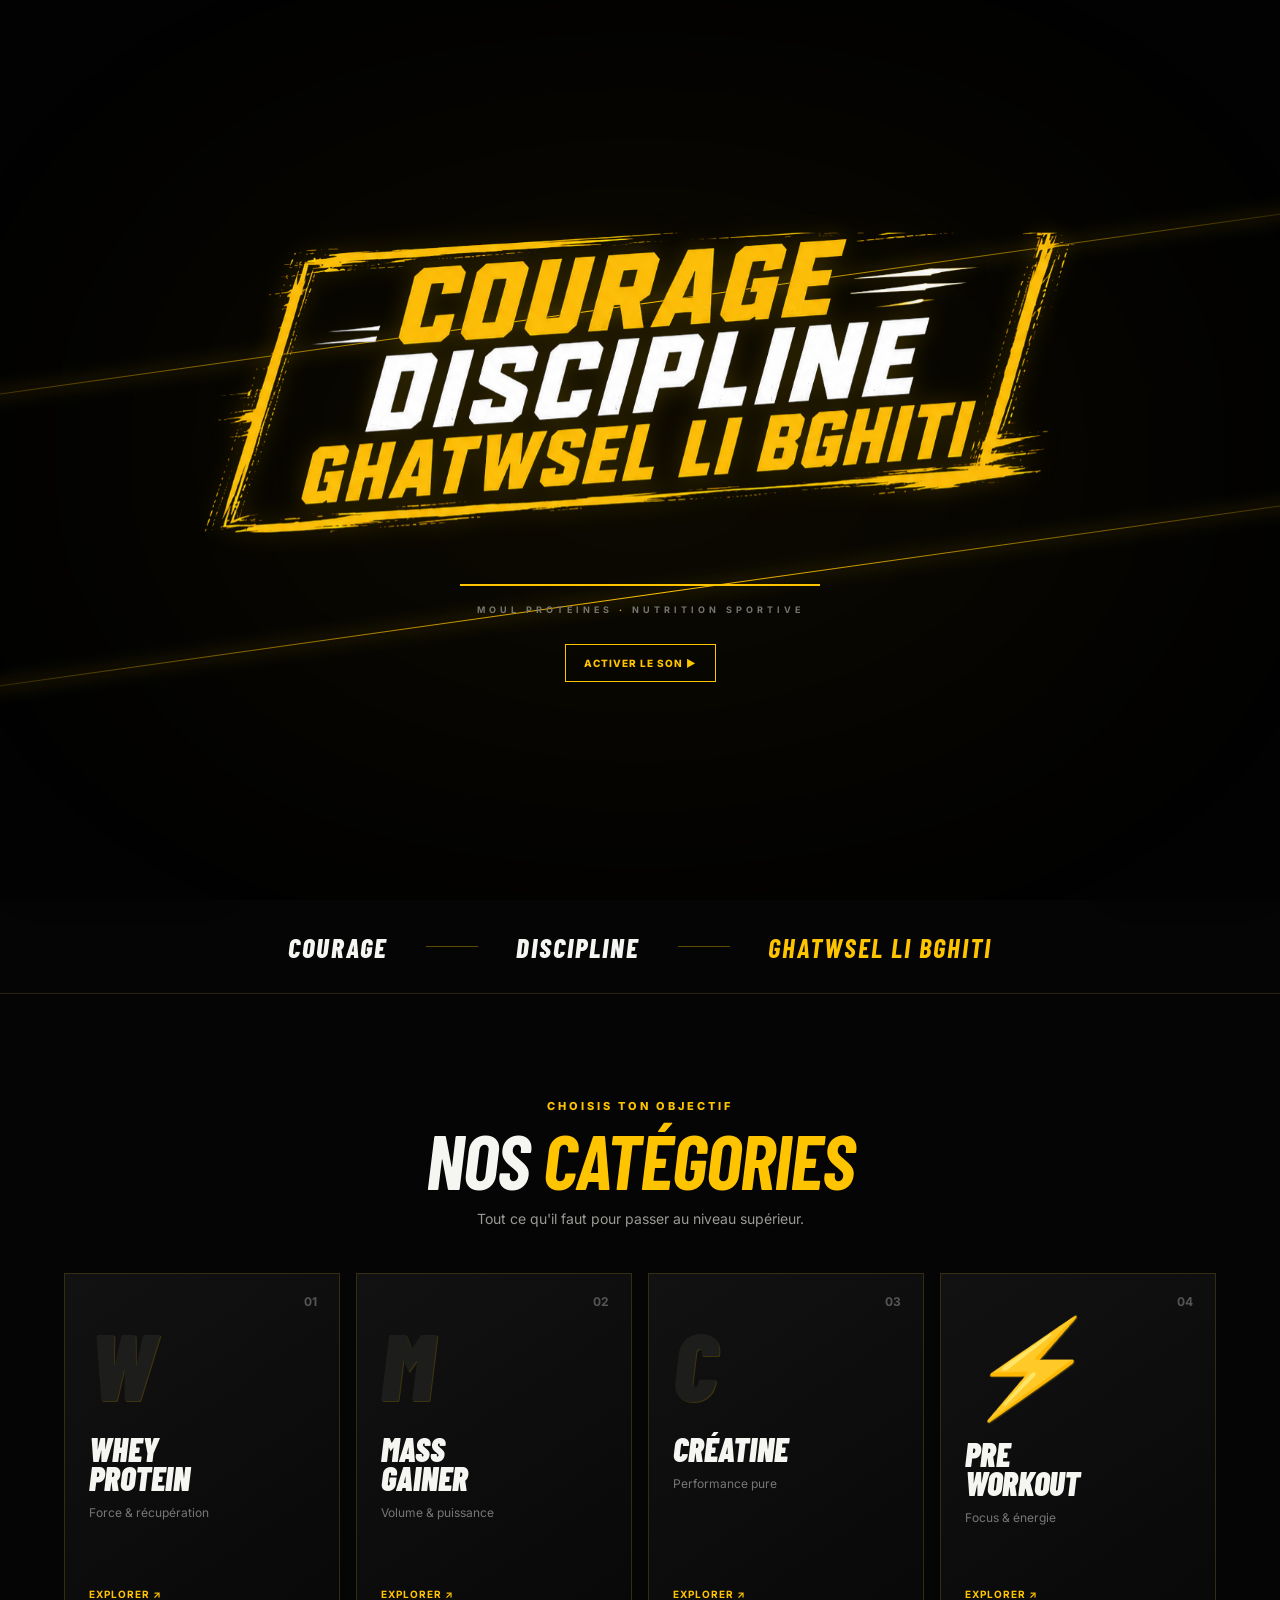
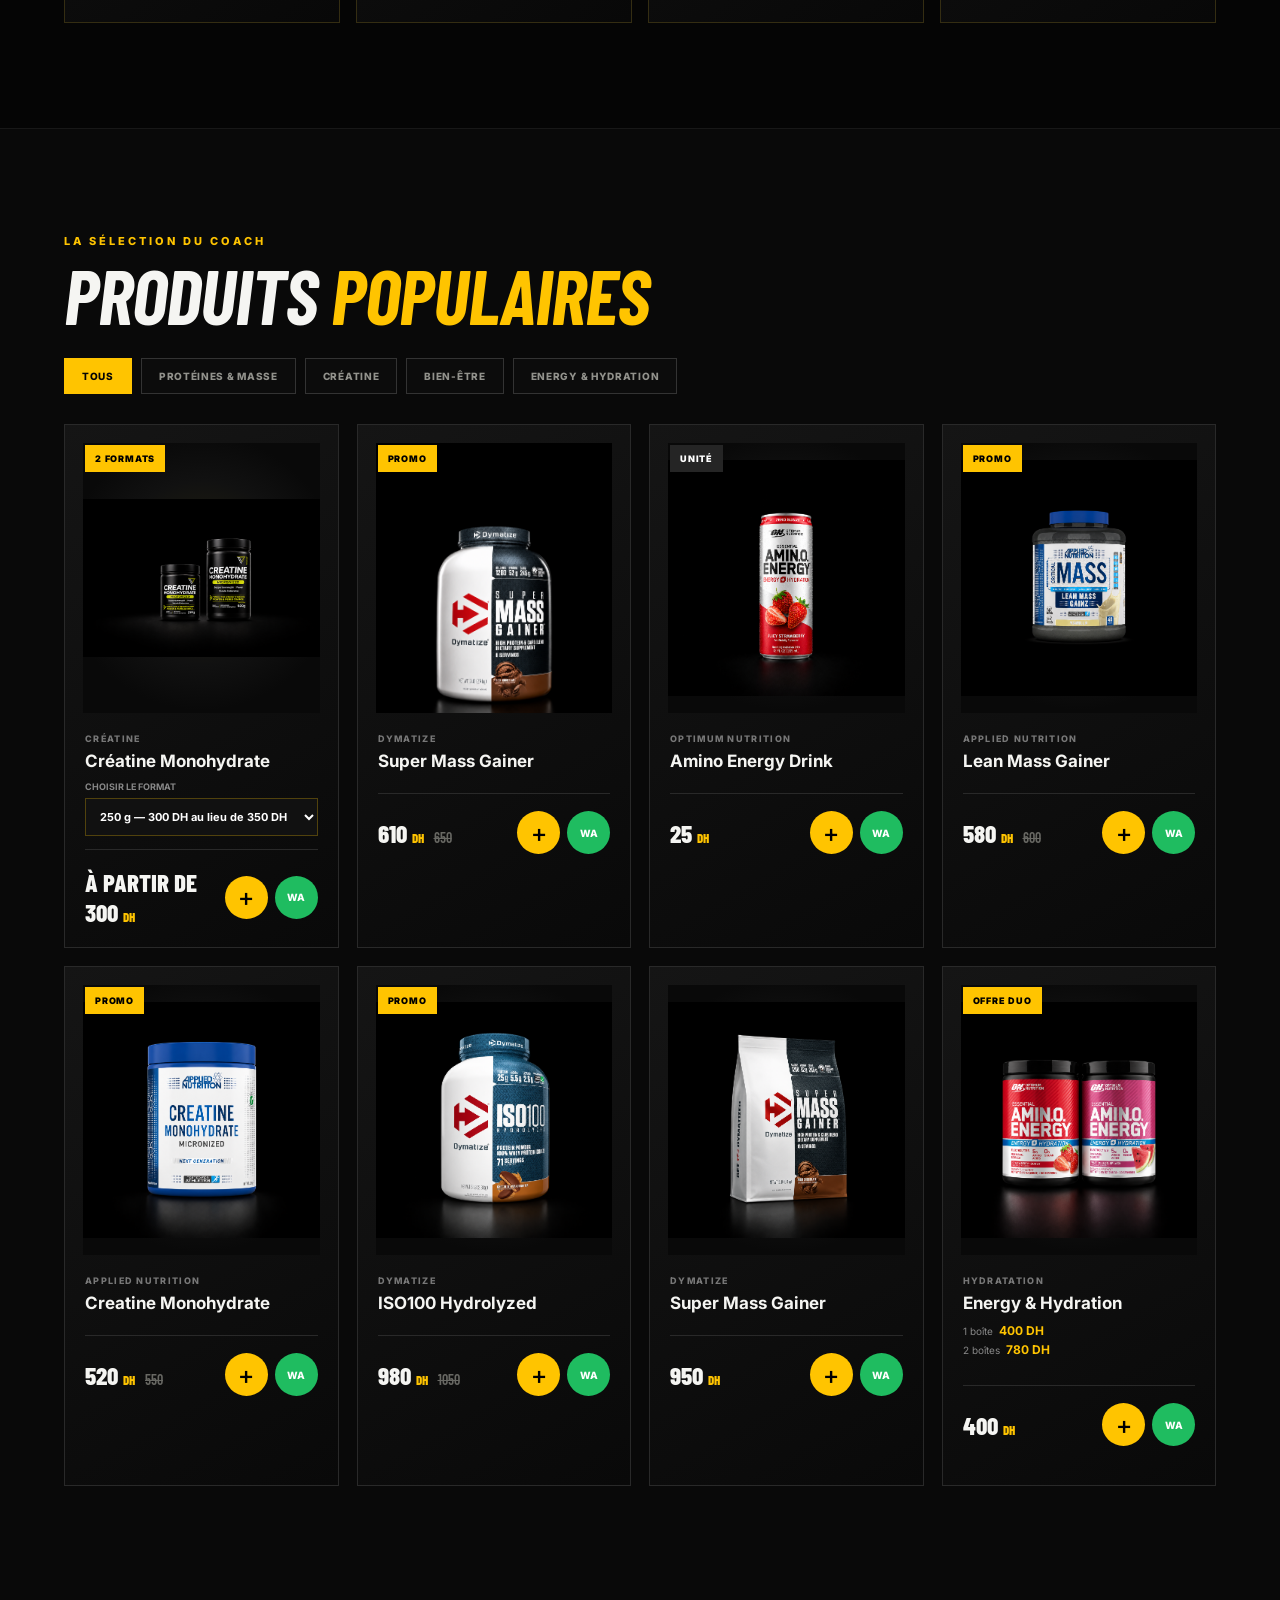
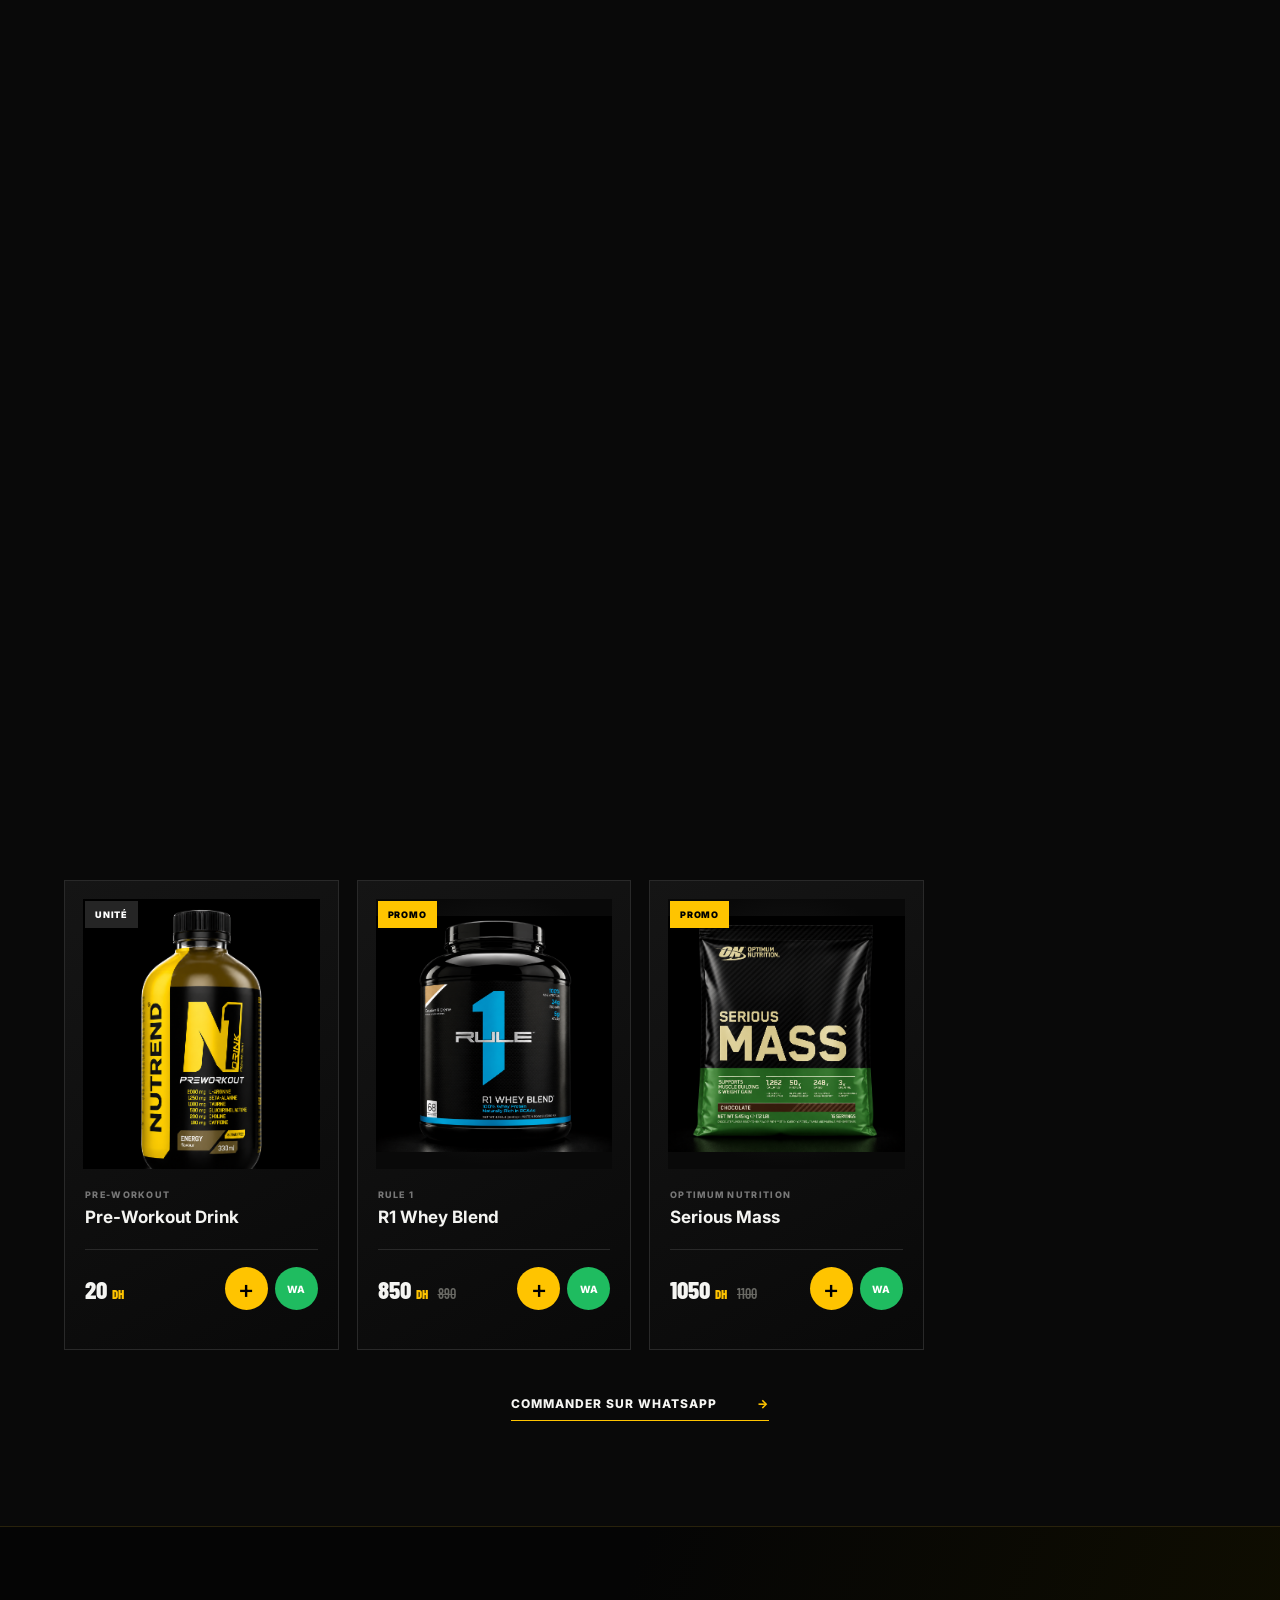
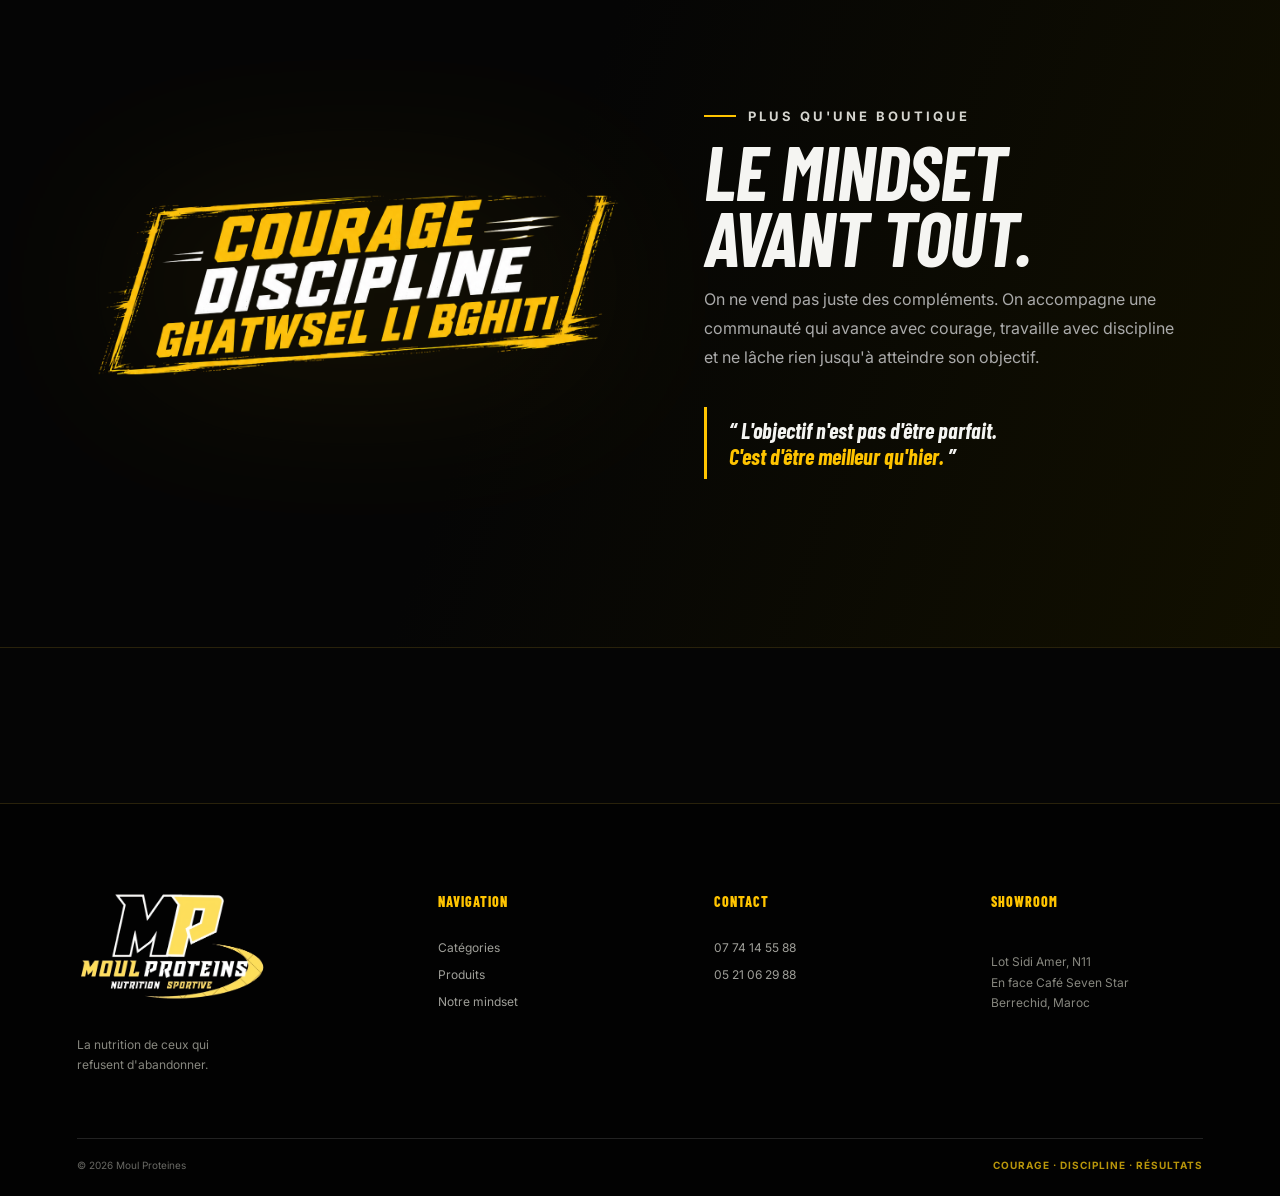
==== commit 7e4a9289: "Improve intro music playback" ====
--- a/index.html
+++ b/index.html
@@ -18,8 +18,9 @@
     <img src="assets/slogan-moul-proteines.png" alt="Courage, Discipline, Ghatwsel li bghiti">
     <div class="intro-loader" aria-hidden="true"><span></span></div>
     <p>MOUL PROTEINES <b>·</b> NUTRITION SPORTIVE</p>
+    <button class="intro-sound" id="intro-sound" type="button">Activer le son ▶</button>
   </div>
-  <audio id="intro-music" src="STORMY%20-%20KILOWAT%20(VISUALIZER).mp3" preload="auto"></audio>
+  <audio id="intro-music" src="STORMY%20-%20KILOWAT%20(VISUALIZER).mp3" preload="auto" autoplay playsinline></audio>
   <header class="header" id="top">
     <a class="brand" href="#top" aria-label="Moul Proteines, accueil">
       <img src="assets/logo-moul-proteines.png" alt="Logo Moul Proteines">
--- a/styles.css
+++ b/styles.css
@@ -20,6 +20,7 @@
 body:before{content:"";position:fixed;inset:10%;z-index:19;background:url('assets/logo-moul-proteines.png') center/contain no-repeat;opacity:.035;pointer-events:none;filter:grayscale(1)}
 .variant-choice{display:flex;flex-direction:column;gap:6px;color:#888;font:700 9px Inter;text-transform:uppercase}.variant-choice select{width:100%;background:#111;color:#fff;border:1px solid #51420d;padding:10px;font:700 11px Inter;outline:none}.variant-choice select:focus{border-color:var(--yellow)}
 .cart-checkout{width:100%;border:0;cursor:pointer}.cart-checkout:disabled{opacity:.4;pointer-events:none}.checkout-form{position:absolute;inset:0;background:#0a0a0a;padding:28px;z-index:2;display:flex;flex-direction:column;gap:15px;transform:translateX(105%);transition:.35s;overflow:auto}.checkout-form.open{transform:none}.checkout-form-heading{display:flex;justify-content:space-between;align-items:start;border-bottom:1px solid #292929;padding-bottom:16px;margin-bottom:5px}.checkout-form-heading span{color:var(--yellow);font:800 9px Inter;letter-spacing:2px}.checkout-form-heading h3{font:800 25px 'Barlow Condensed';text-transform:uppercase;margin:6px 0 0}.checkout-form-heading button{border:0;background:none;color:#fff;font-size:35px;cursor:pointer}.checkout-form label{display:flex;flex-direction:column;gap:7px;color:#aaa;text-transform:uppercase;font:800 9px Inter;letter-spacing:.7px}.checkout-form label small{font-weight:500;color:#666}.checkout-form input,.checkout-form textarea{width:100%;background:#111;border:1px solid #383838;color:#fff;padding:13px;outline:none;font:500 12px Inter;resize:vertical}.checkout-form input:focus,.checkout-form textarea:focus{border-color:var(--yellow)}.checkout-submit{margin-top:5px;border:0;background:#1fbc60;color:#fff;padding:16px;text-transform:uppercase;font:800 10px Inter;cursor:pointer}
+.intro-sound{position:relative;z-index:3;margin-top:20px;padding:12px 18px;border:1px solid var(--yellow);background:transparent;color:var(--yellow);text-transform:uppercase;font:800 10px Inter;letter-spacing:1px;cursor:pointer;opacity:0;visibility:hidden;transition:.25s}.intro-sound.show{opacity:1;visibility:visible}.intro-sound:hover{background:var(--yellow);color:#000}
 .simulator-fab{position:fixed;z-index:14;left:24px;bottom:24px;display:flex;align-items:center;gap:9px;padding:8px 16px 8px 8px;border:1px solid #6b5609;background:#0b0b0b;color:#fff;border-radius:30px;box-shadow:0 8px 35px #000;transition:.25s}.simulator-fab:hover{background:var(--yellow);color:#000}.simulator-fab span{width:34px;height:34px;border-radius:50%;display:grid;place-items:center;background:var(--yellow);color:#000;font-weight:900}.simulator-fab b{text-transform:uppercase;font-size:10px}
 @media(max-width:560px){.simulator-fab{left:12px;bottom:12px;padding:6px}.simulator-fab b{display:none}}
 @media(prefers-reduced-motion:reduce){.intro-screen.play img,.intro-screen.play .intro-glow,.intro-screen.play .intro-lines i,.intro-screen.play .intro-loader,.intro-screen.play .intro-loader span,.intro-screen.play>p{animation-duration:.01ms;animation-delay:0s}.intro-screen{transition-duration:.15s}}
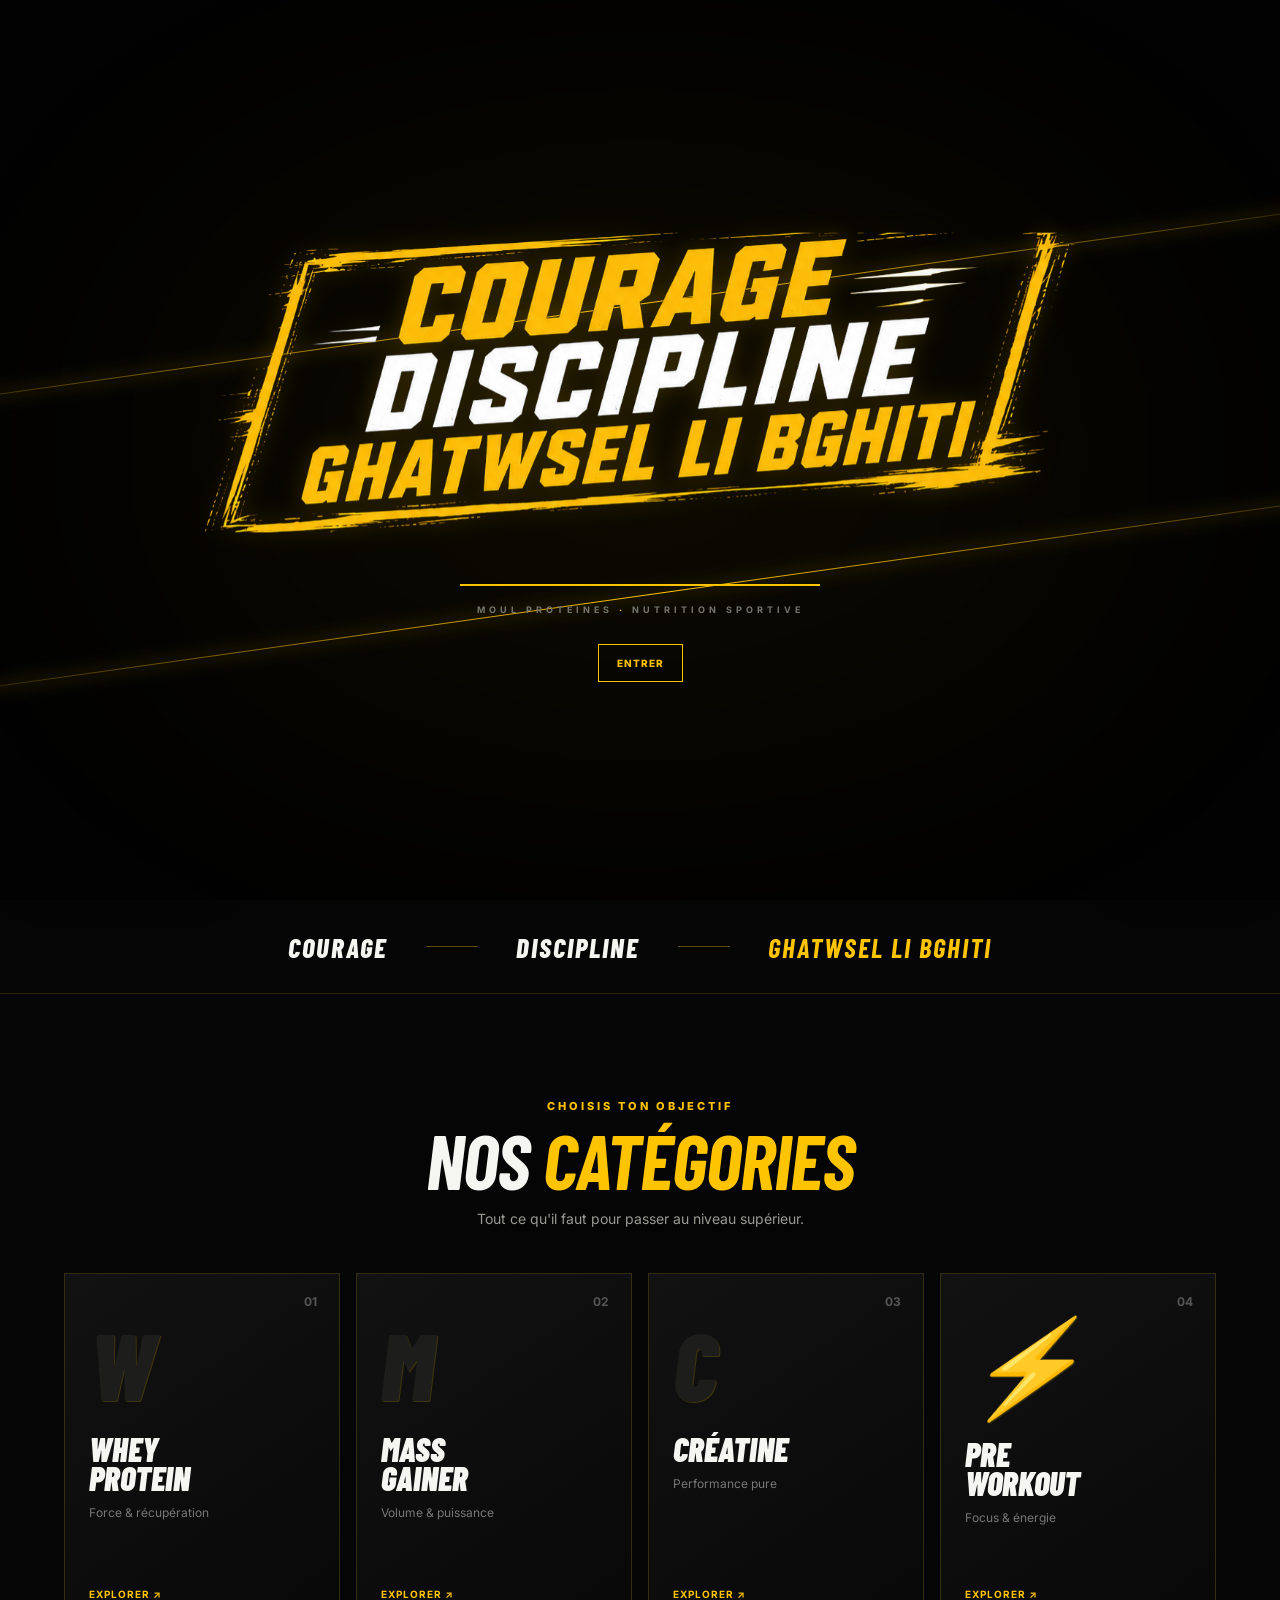
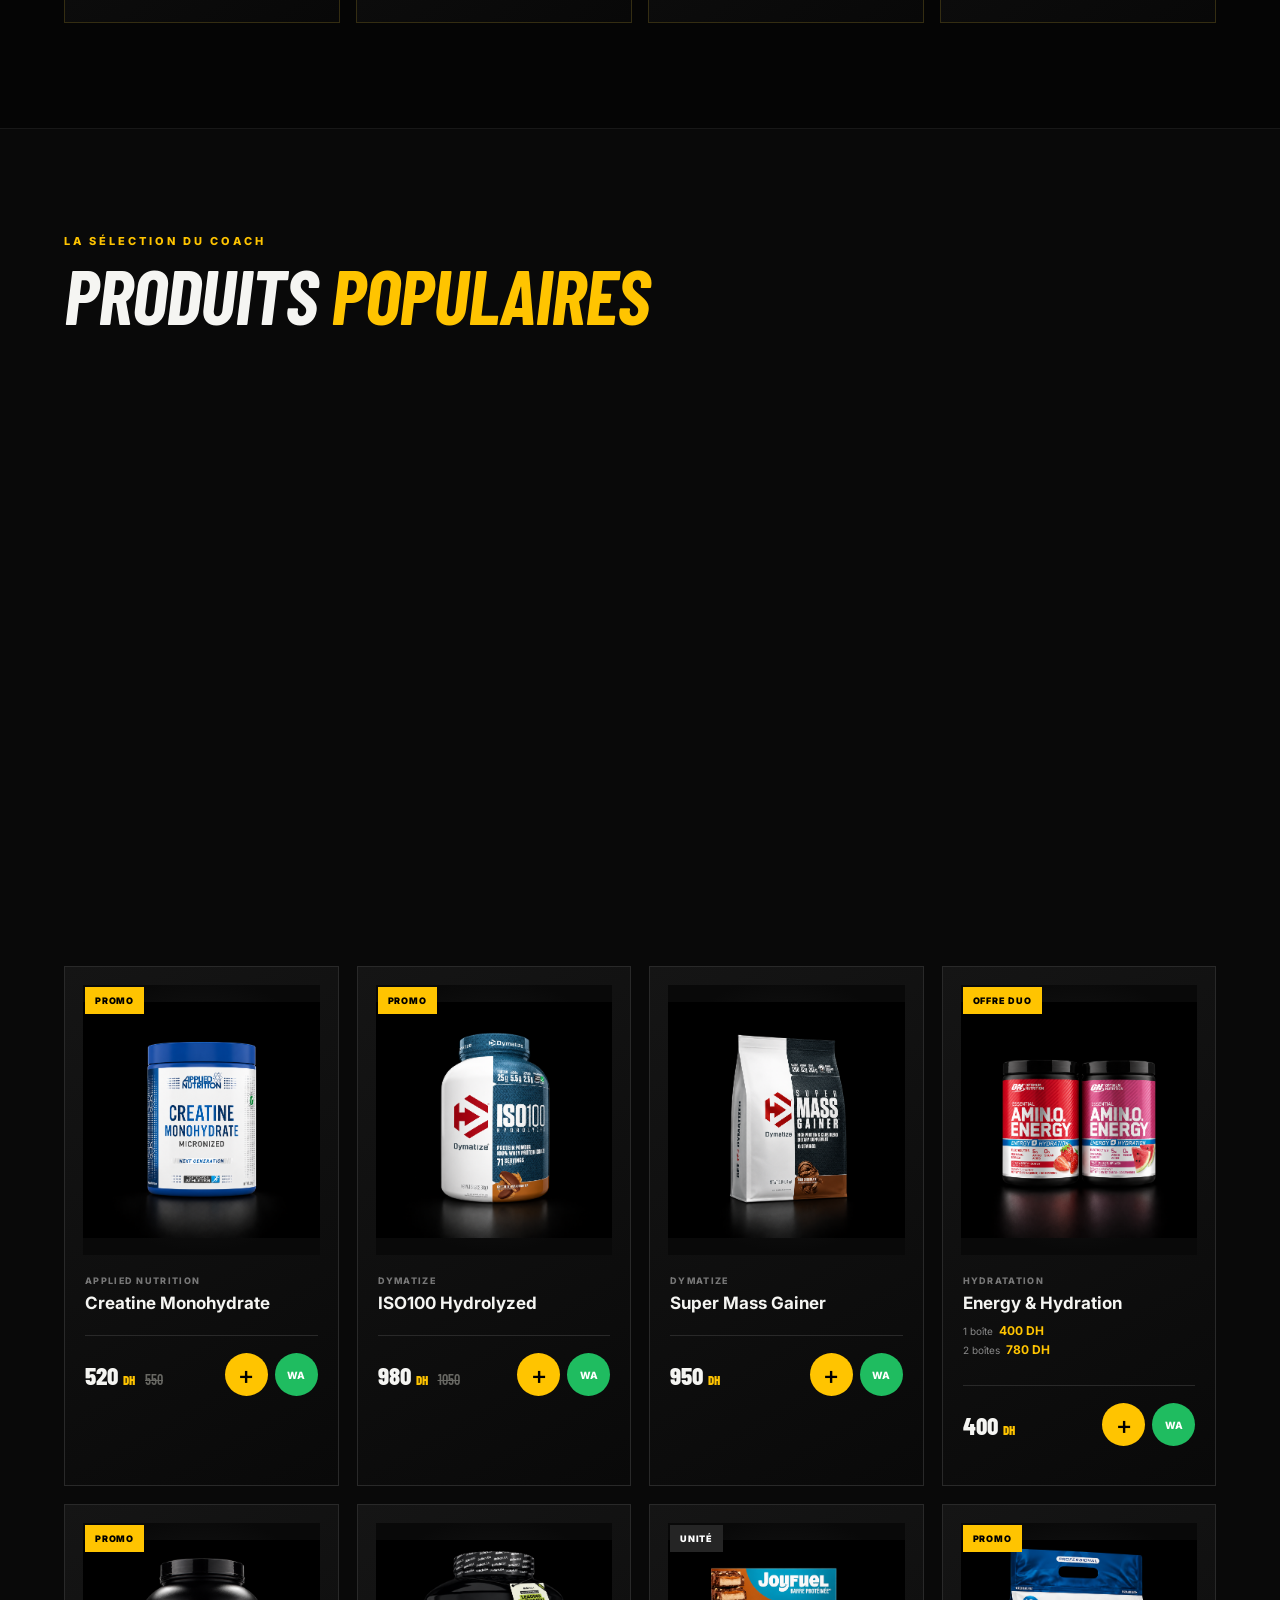
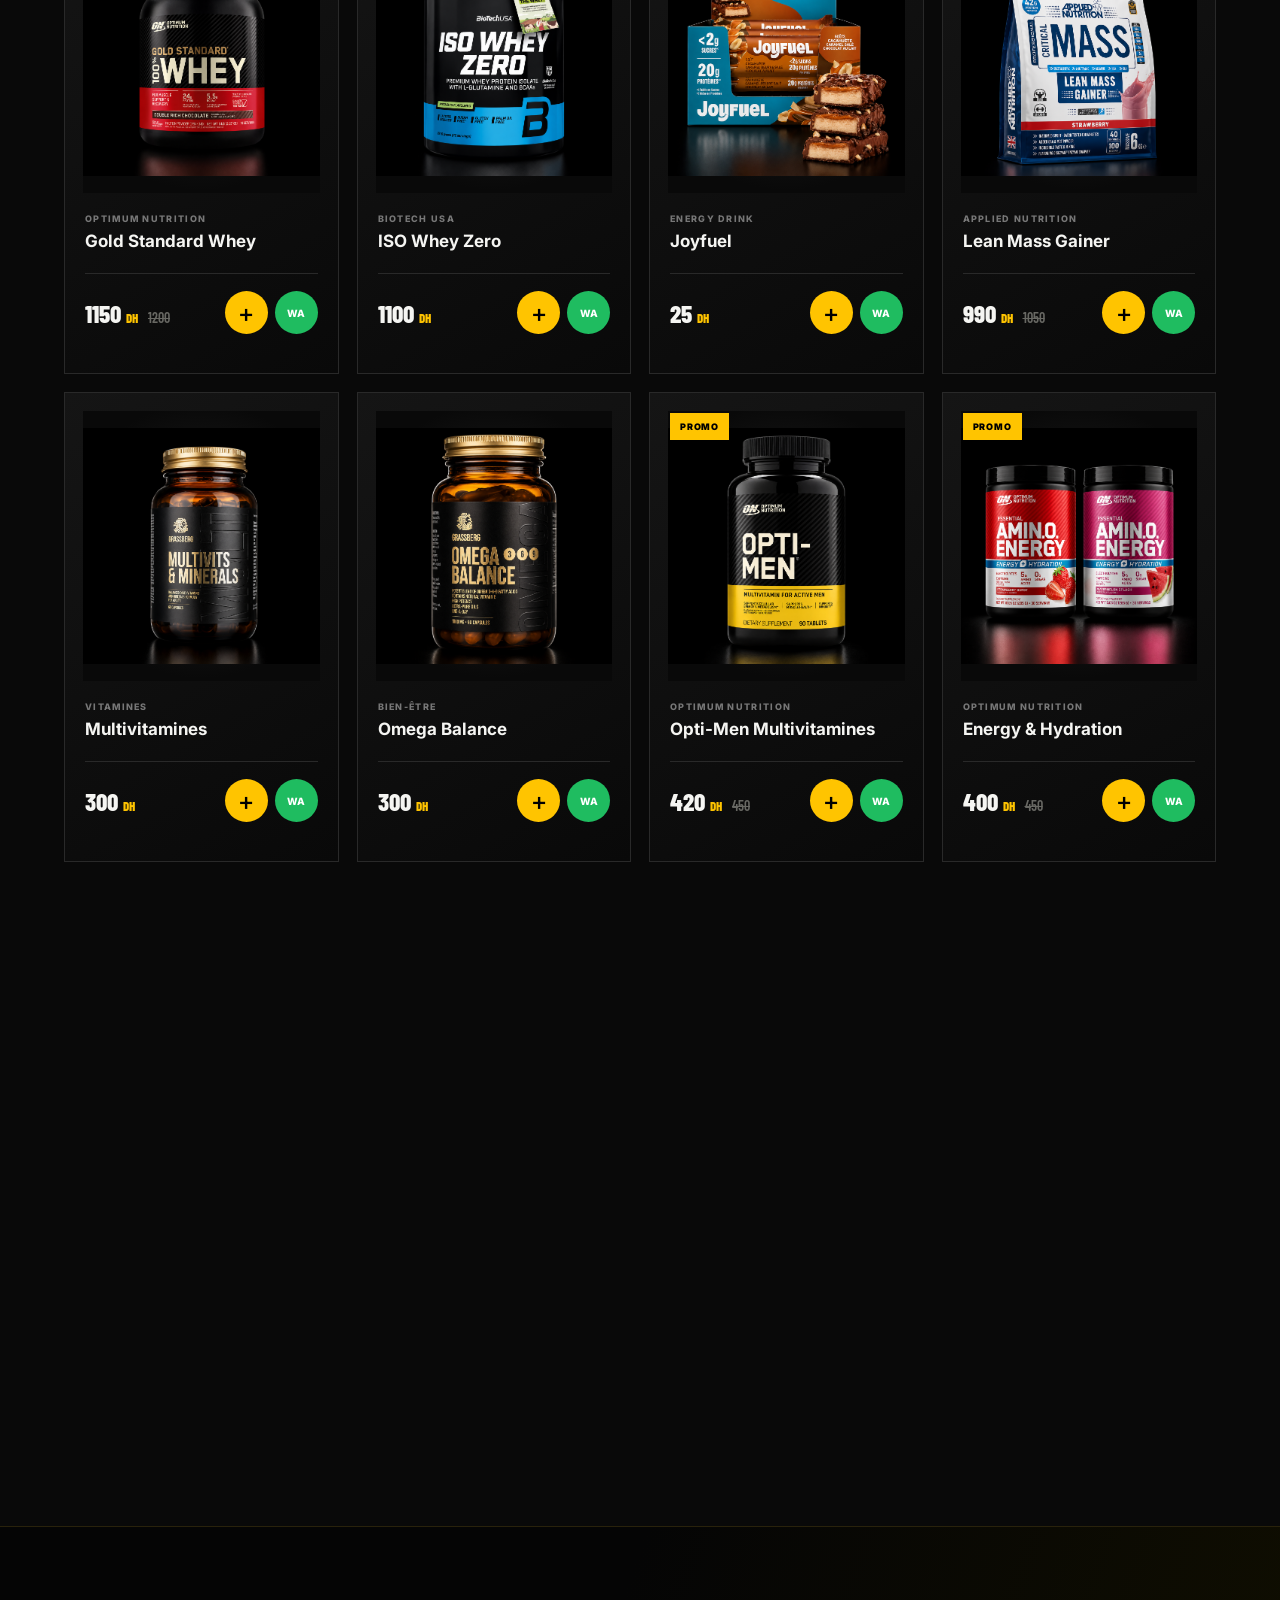
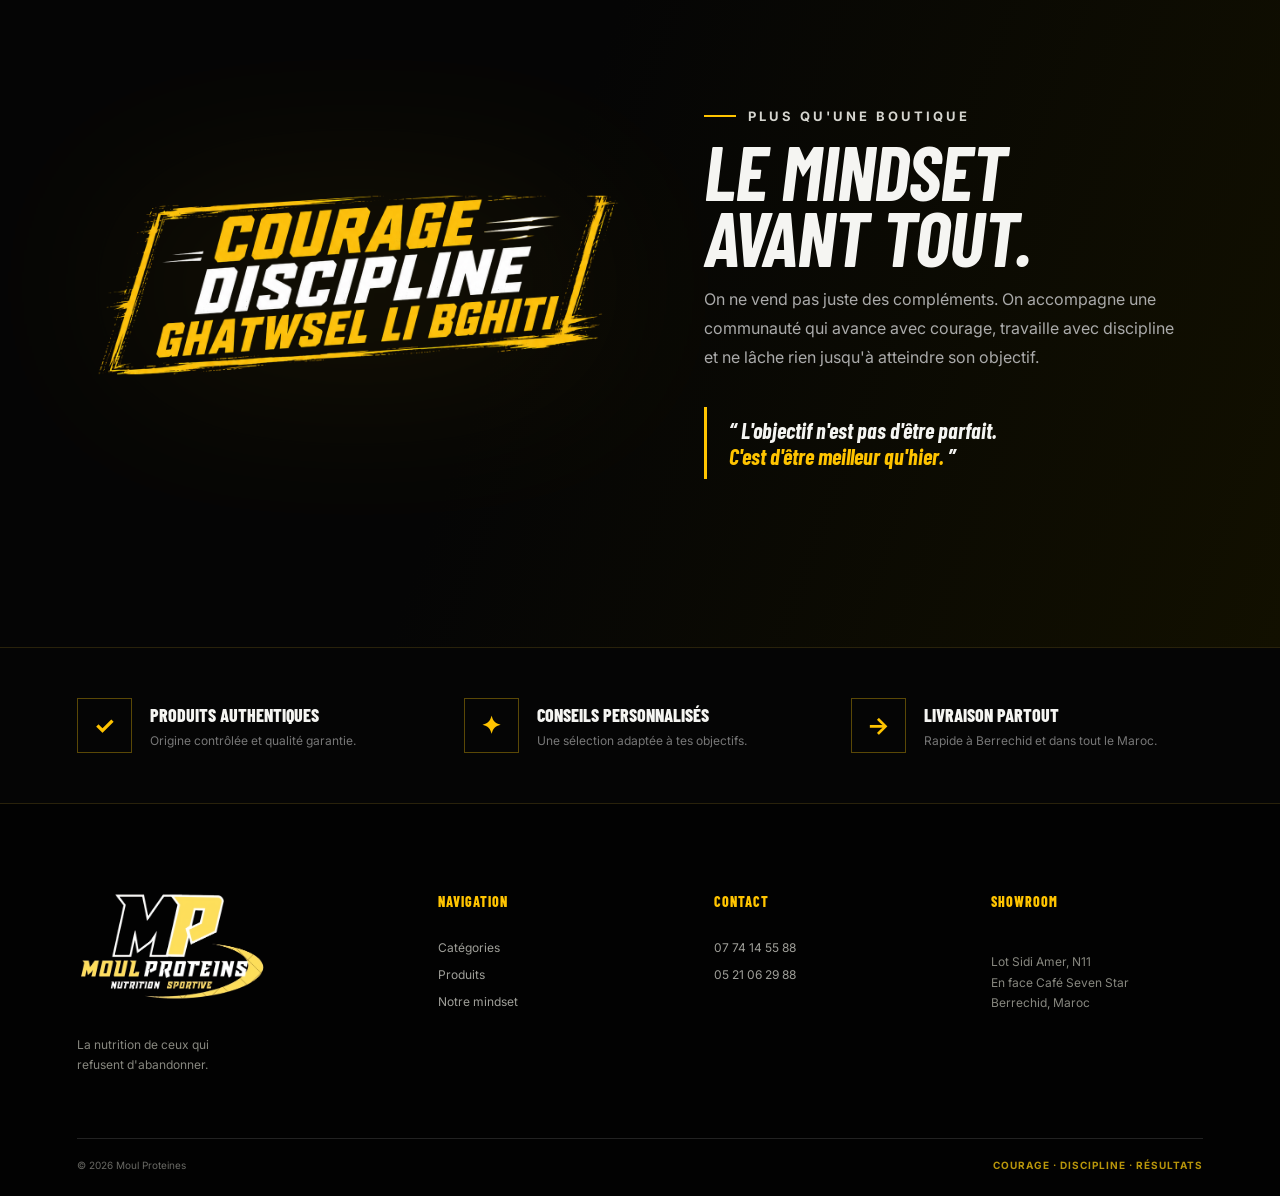
==== commit 8d3f074c: "Replace intro sound label with Entrer" ====
--- a/index.html
+++ b/index.html
@@ -18,7 +18,7 @@
     <img src="assets/slogan-moul-proteines.png" alt="Courage, Discipline, Ghatwsel li bghiti">
     <div class="intro-loader" aria-hidden="true"><span></span></div>
     <p>MOUL PROTEINES <b>·</b> NUTRITION SPORTIVE</p>
-    <button class="intro-sound" id="intro-sound" type="button">Activer le son ▶</button>
+    <button class="intro-sound" id="intro-sound" type="button">Entrer</button>
   </div>
   <audio id="intro-music" src="STORMY%20-%20KILOWAT%20(VISUALIZER).mp3" preload="auto" autoplay playsinline></audio>
   <header class="header" id="top">
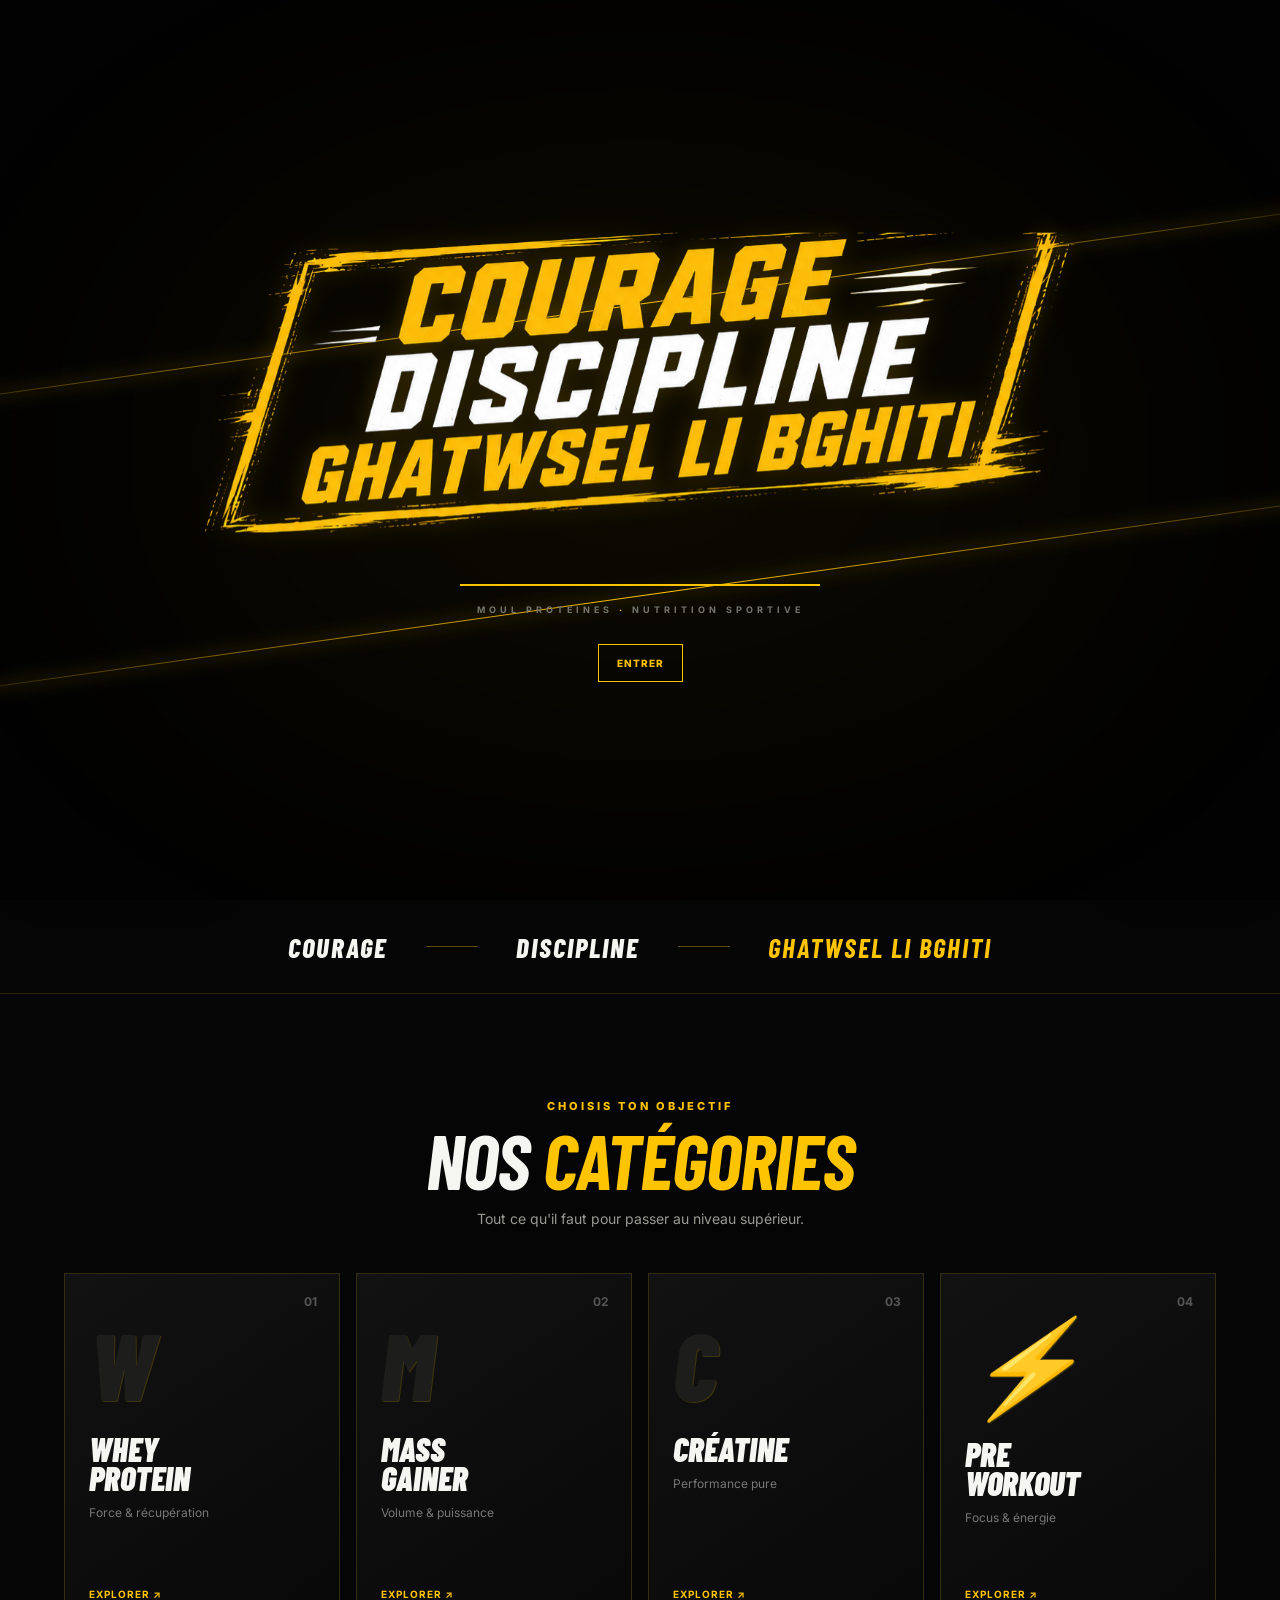
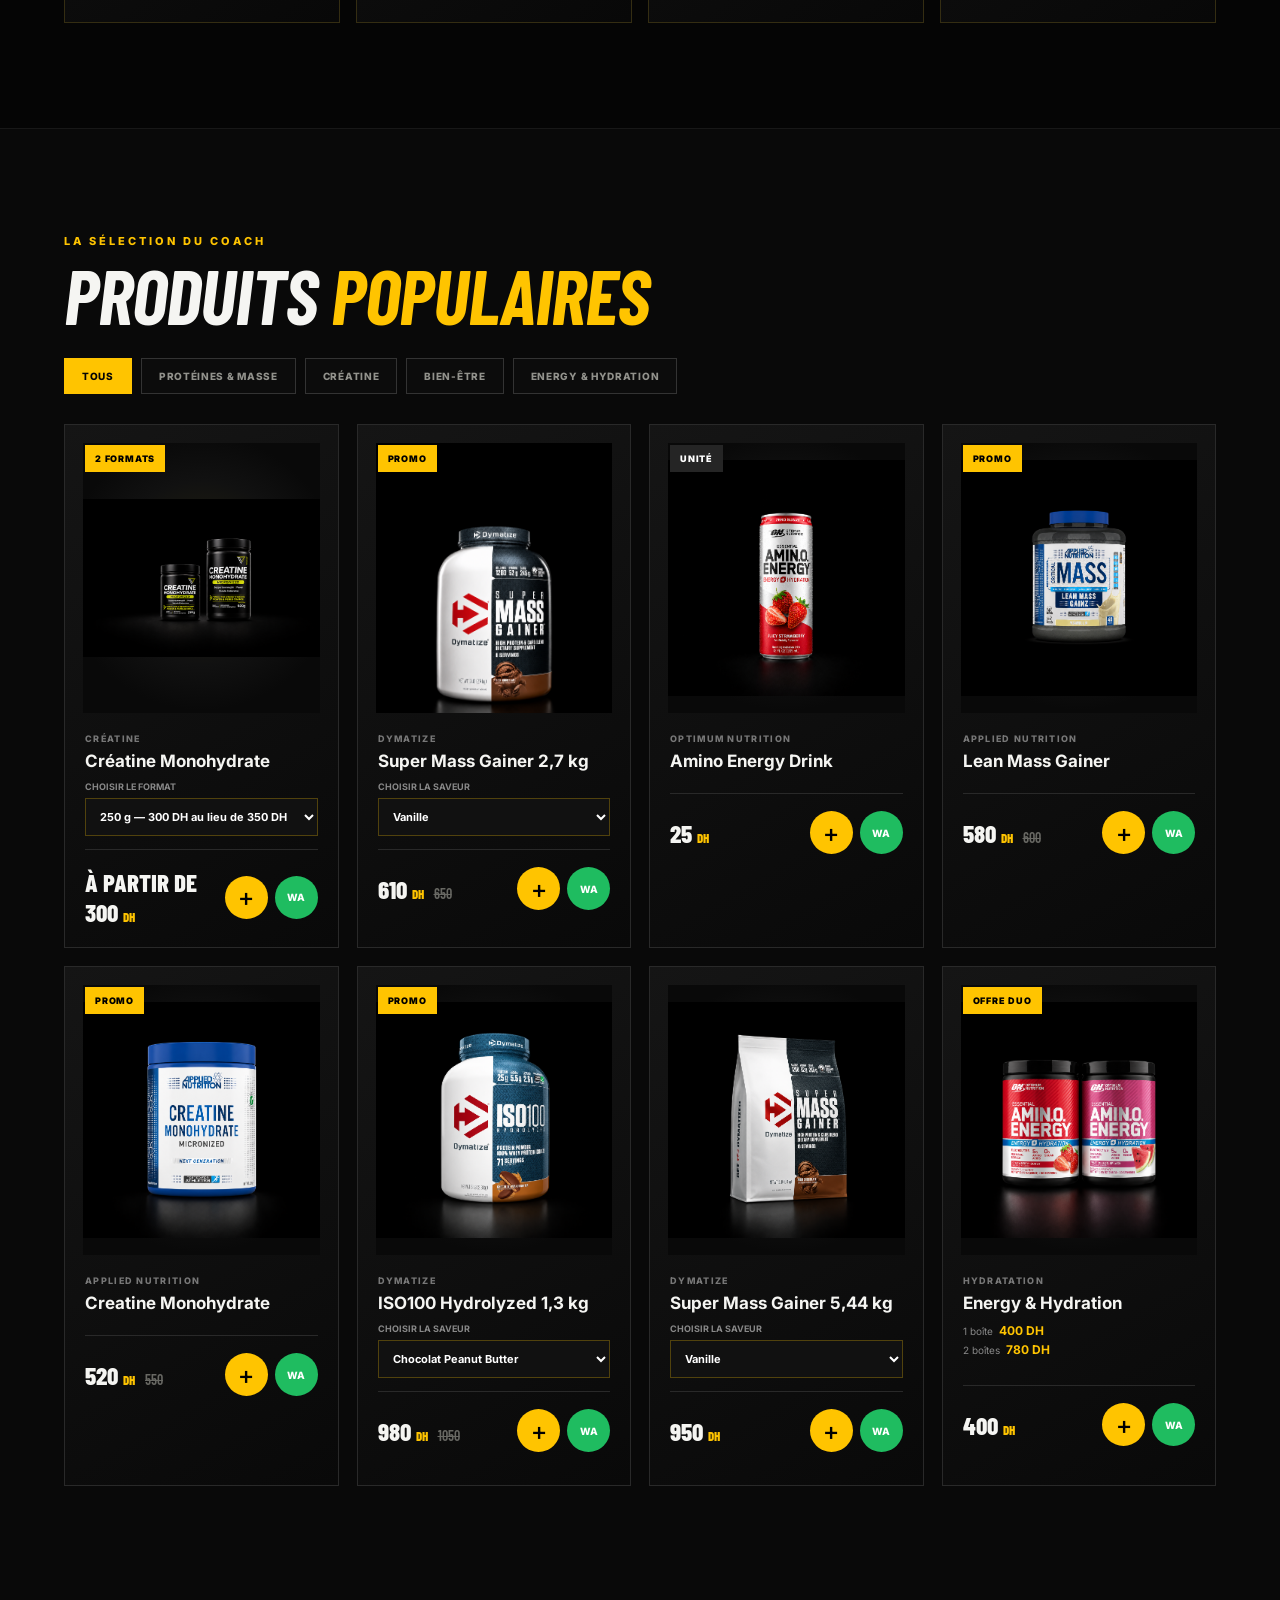
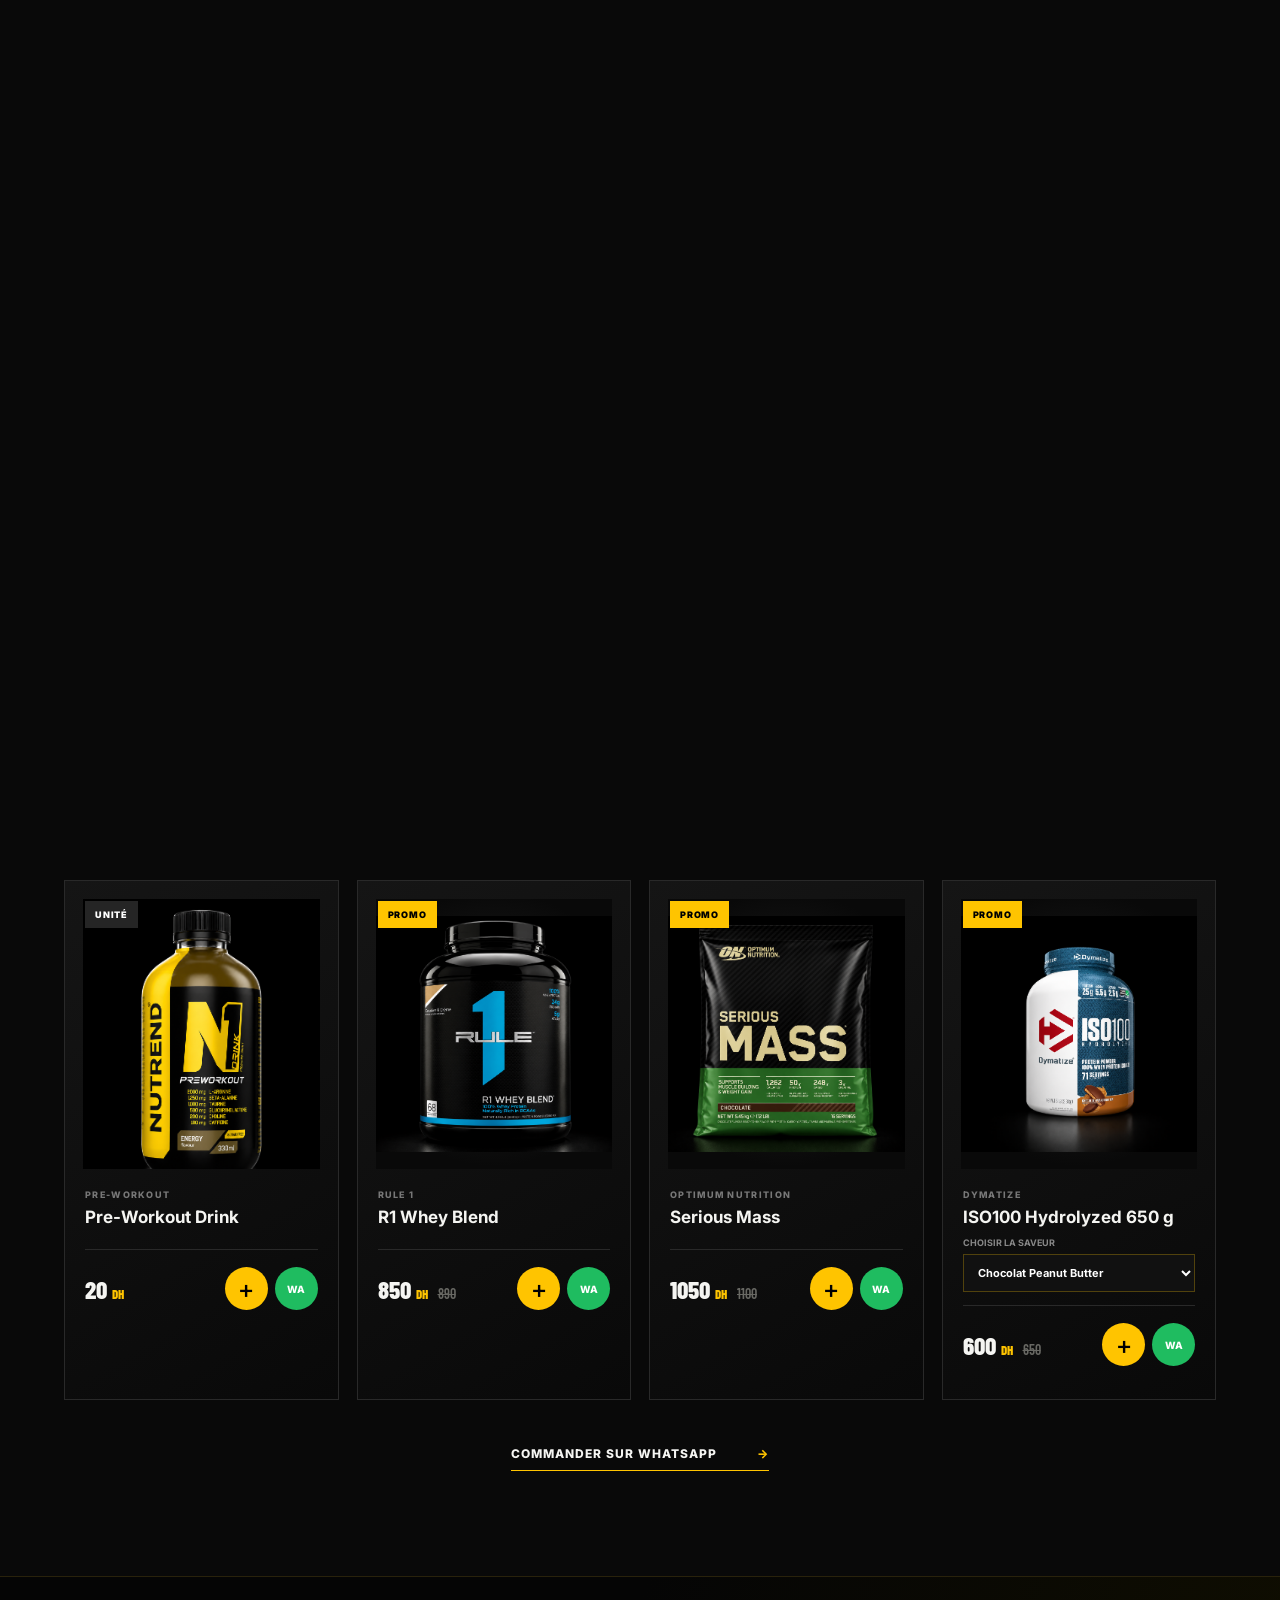
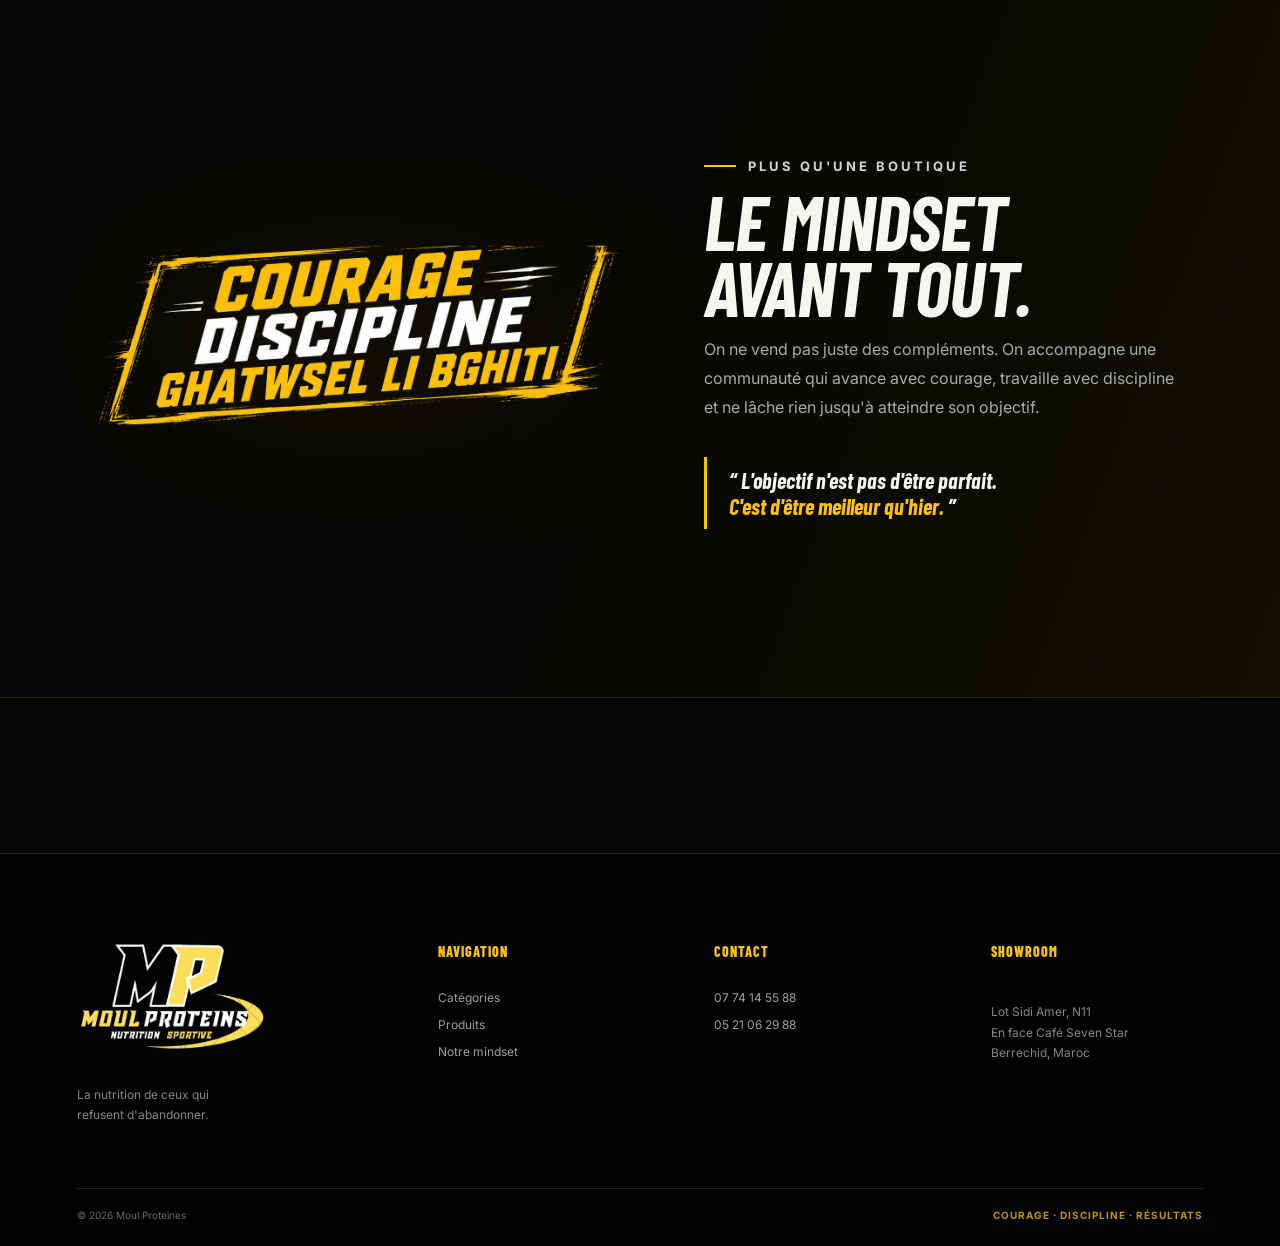
==== commit f4b24db7: "Add Dymatize sizes and flavor options" ====
--- a/index.html
+++ b/index.html
@@ -81,12 +81,12 @@
       </div>
       <div class="product-grid">
         <article class="product-card reveal" data-category="creatine" data-name="Créatine Monohydrate"><span class="badge">2 FORMATS</span><div class="product-image"><img src="assets/products/product-01.png" alt="Créatine monohydrate 250 g et 500 g" loading="lazy"></div><p class="brand-name">CRÉATINE</p><h3>Créatine Monohydrate</h3><div class="variants"><label class="variant-choice">Choisir le format<select data-product-variant><option value="250 g" data-price="300">250 g — 300 DH au lieu de 350 DH</option><option value="500 g" data-price="450">500 g — 450 DH au lieu de 500 DH</option></select></label></div><div class="product-bottom"><strong>À PARTIR DE 300 <small>DH</small></strong><button class="add-cart">+</button></div></article>
-        <article class="product-card reveal" data-category="protein" data-name="Dymatize Super Mass Gainer"><span class="badge">PROMO</span><div class="product-image"><img src="assets/products/product-02.png" alt="Dymatize Super Mass Gainer" loading="lazy"></div><p class="brand-name">DYMATIZE</p><h3>Super Mass Gainer</h3><div class="product-bottom"><strong>610 <small>DH</small> <del>650</del></strong><button class="add-cart">+</button></div></article>
+        <article class="product-card reveal" data-category="protein" data-name="Dymatize Super Mass Gainer 2,7 kg"><span class="badge">PROMO</span><div class="product-image"><img src="assets/products/product-02.png" alt="Dymatize Super Mass Gainer 2,7 kg" loading="lazy"></div><p class="brand-name">DYMATIZE</p><h3>Super Mass Gainer 2,7 kg</h3><div class="variants"><label class="variant-choice">Choisir la saveur<select data-product-variant><option value="Vanille" data-price="610">Vanille</option><option value="Chocolat" data-price="610">Chocolat</option></select></label></div><div class="product-bottom"><strong>610 <small>DH</small> <del>650</del></strong><button class="add-cart">+</button></div></article>
         <article class="product-card reveal" data-category="drinks" data-name="Amino Energy"><span class="badge dark">UNITÉ</span><div class="product-image"><img src="assets/products/product-03.png" alt="Boisson Amino Energy" loading="lazy"></div><p class="brand-name">OPTIMUM NUTRITION</p><h3>Amino Energy Drink</h3><div class="product-bottom"><strong>25 <small>DH</small></strong><button class="add-cart">+</button></div></article>
         <article class="product-card reveal" data-category="protein" data-name="Applied Nutrition Lean Mass Gainer"><span class="badge">PROMO</span><div class="product-image"><img src="assets/products/product-04.png" alt="Applied Nutrition Lean Mass Gainer" loading="lazy"></div><p class="brand-name">APPLIED NUTRITION</p><h3>Lean Mass Gainer</h3><div class="product-bottom"><strong>580 <small>DH</small> <del>600</del></strong><button class="add-cart">+</button></div></article>
         <article class="product-card reveal" data-category="creatine" data-name="Applied Nutrition Creatine"><span class="badge">PROMO</span><div class="product-image"><img src="assets/products/product-05.png" alt="Applied Nutrition Creatine Monohydrate" loading="lazy"></div><p class="brand-name">APPLIED NUTRITION</p><h3>Creatine Monohydrate</h3><div class="product-bottom"><strong>520 <small>DH</small> <del>550</del></strong><button class="add-cart">+</button></div></article>
-        <article class="product-card reveal" data-category="protein" data-name="Dymatize ISO100 Hydrolyzed"><span class="badge">PROMO</span><div class="product-image"><img src="assets/products/product-06.png" alt="Dymatize ISO100 Hydrolyzed" loading="lazy"></div><p class="brand-name">DYMATIZE</p><h3>ISO100 Hydrolyzed</h3><div class="product-bottom"><strong>980 <small>DH</small> <del>1050</del></strong><button class="add-cart">+</button></div></article>
-        <article class="product-card reveal" data-category="protein" data-name="Dymatize Super Mass Gainer"><div class="product-image"><img src="assets/products/product-07.png" alt="Dymatize Super Mass Gainer grand format" loading="lazy"></div><p class="brand-name">DYMATIZE</p><h3>Super Mass Gainer</h3><div class="product-bottom"><strong>950 <small>DH</small></strong><button class="add-cart">+</button></div></article>
+        <article class="product-card reveal" data-category="protein" data-name="Dymatize ISO100 Hydrolyzed 1,3 kg"><span class="badge">PROMO</span><div class="product-image"><img src="assets/products/product-06.png" alt="Dymatize ISO100 Hydrolyzed 1,3 kg" loading="lazy"></div><p class="brand-name">DYMATIZE</p><h3>ISO100 Hydrolyzed 1,3 kg</h3><div class="variants"><label class="variant-choice">Choisir la saveur<select data-product-variant><option value="Chocolat Peanut Butter" data-price="980">Chocolat Peanut Butter</option><option value="Vanille" data-price="980">Vanille</option><option value="Double Chocolat" data-price="980">Double Chocolat</option></select></label></div><div class="product-bottom"><strong>980 <small>DH</small> <del>1050</del></strong><button class="add-cart">+</button></div></article>
+        <article class="product-card reveal" data-category="protein" data-name="Dymatize Super Mass Gainer 5,44 kg"><div class="product-image"><img src="assets/products/product-07.png" alt="Dymatize Super Mass Gainer 5,44 kg" loading="lazy"></div><p class="brand-name">DYMATIZE</p><h3>Super Mass Gainer 5,44 kg</h3><div class="variants"><label class="variant-choice">Choisir la saveur<select data-product-variant><option value="Vanille" data-price="950">Vanille</option><option value="Chocolat" data-price="950">Chocolat</option></select></label></div><div class="product-bottom"><strong>950 <small>DH</small></strong><button class="add-cart">+</button></div></article>
         <article class="product-card reveal" data-category="drinks" data-name="Energy & Hydration"><span class="badge">OFFRE DUO</span><div class="product-image"><img src="assets/products/product-08.png" alt="Energy and Hydration" loading="lazy"></div><p class="brand-name">HYDRATATION</p><h3>Energy & Hydration</h3><div class="variants"><span>1 boîte <b>400 DH</b></span><span>2 boîtes <b>780 DH</b></span></div><div class="product-bottom"><strong>400 <small>DH</small></strong><button class="add-cart">+</button></div></article>
         <article class="product-card reveal" data-category="protein" data-name="Gold Standard Whey"><span class="badge">PROMO</span><div class="product-image"><img src="assets/products/product-09.png" alt="Optimum Nutrition Gold Standard Whey" loading="lazy"></div><p class="brand-name">OPTIMUM NUTRITION</p><h3>Gold Standard Whey</h3><div class="product-bottom"><strong>1150 <small>DH</small> <del>1200</del></strong><button class="add-cart">+</button></div></article>
         <article class="product-card reveal" data-category="protein" data-name="ISO Whey Zero"><div class="product-image"><img src="assets/products/product-10.png" alt="ISO Whey Zero" loading="lazy"></div><p class="brand-name">BIOTECH USA</p><h3>ISO Whey Zero</h3><div class="product-bottom"><strong>1100 <small>DH</small></strong><button class="add-cart">+</button></div></article>
@@ -99,6 +99,7 @@
         <article class="product-card reveal" data-category="drinks" data-name="Pre-Workout Drink"><span class="badge dark">UNITÉ</span><div class="product-image"><img src="assets/products/product-17.png" alt="Pre-workout drink" loading="lazy"></div><p class="brand-name">PRE-WORKOUT</p><h3>Pre-Workout Drink</h3><div class="product-bottom"><strong>20 <small>DH</small></strong><button class="add-cart">+</button></div></article>
         <article class="product-card reveal" data-category="protein" data-name="R1 Whey Blend"><span class="badge">PROMO</span><div class="product-image"><img src="assets/products/product-18.png" alt="R1 Whey Blend" loading="lazy"></div><p class="brand-name">RULE 1</p><h3>R1 Whey Blend</h3><div class="product-bottom"><strong>850 <small>DH</small> <del>890</del></strong><button class="add-cart">+</button></div></article>
         <article class="product-card reveal" data-category="protein" data-name="Serious Mass"><span class="badge">PROMO</span><div class="product-image"><img src="assets/products/product-19.png" alt="Optimum Nutrition Serious Mass" loading="lazy"></div><p class="brand-name">OPTIMUM NUTRITION</p><h3>Serious Mass</h3><div class="product-bottom"><strong>1050 <small>DH</small> <del>1100</del></strong><button class="add-cart">+</button></div></article>
+        <article class="product-card reveal" data-category="protein" data-name="Dymatize ISO100 Hydrolyzed 650 g"><span class="badge">PROMO</span><div class="product-image"><img src="assets/products/product-06.png" alt="Dymatize ISO100 Hydrolyzed 650 g" loading="lazy"></div><p class="brand-name">DYMATIZE</p><h3>ISO100 Hydrolyzed 650 g</h3><div class="variants"><label class="variant-choice">Choisir la saveur<select data-product-variant><option value="Chocolat Peanut Butter" data-price="600">Chocolat Peanut Butter</option><option value="Fraise" data-price="600">Fraise</option><option value="Fruity Pebbles" data-price="600">Fruity Pebbles</option><option value="Double Chocolat" data-price="600">Double Chocolat</option></select></label></div><div class="product-bottom"><strong>600 <small>DH</small> <del>650</del></strong><button class="add-cart">+</button></div></article>
       </div>
       <a class="text-link reveal" href="https://wa.me/212774145588" target="_blank" rel="noreferrer">Commander sur WhatsApp <span>→</span></a>
     </section>
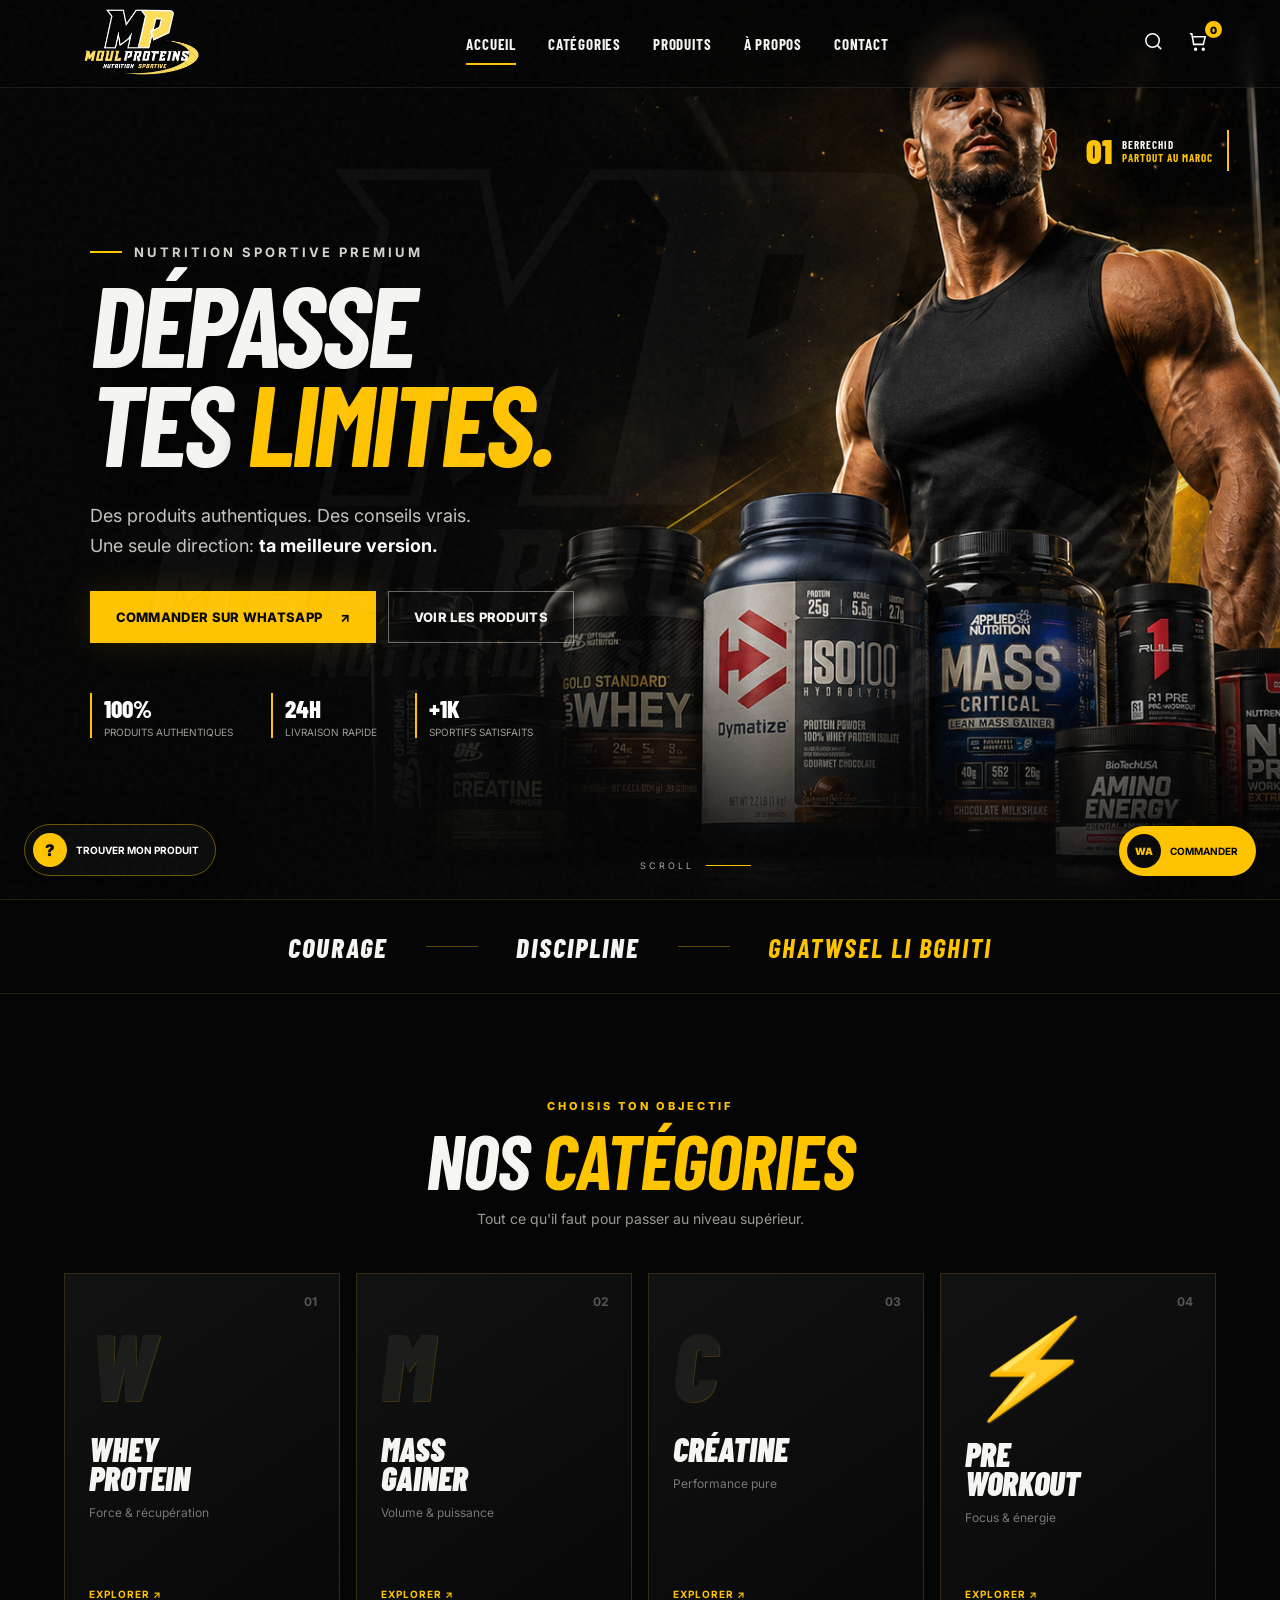
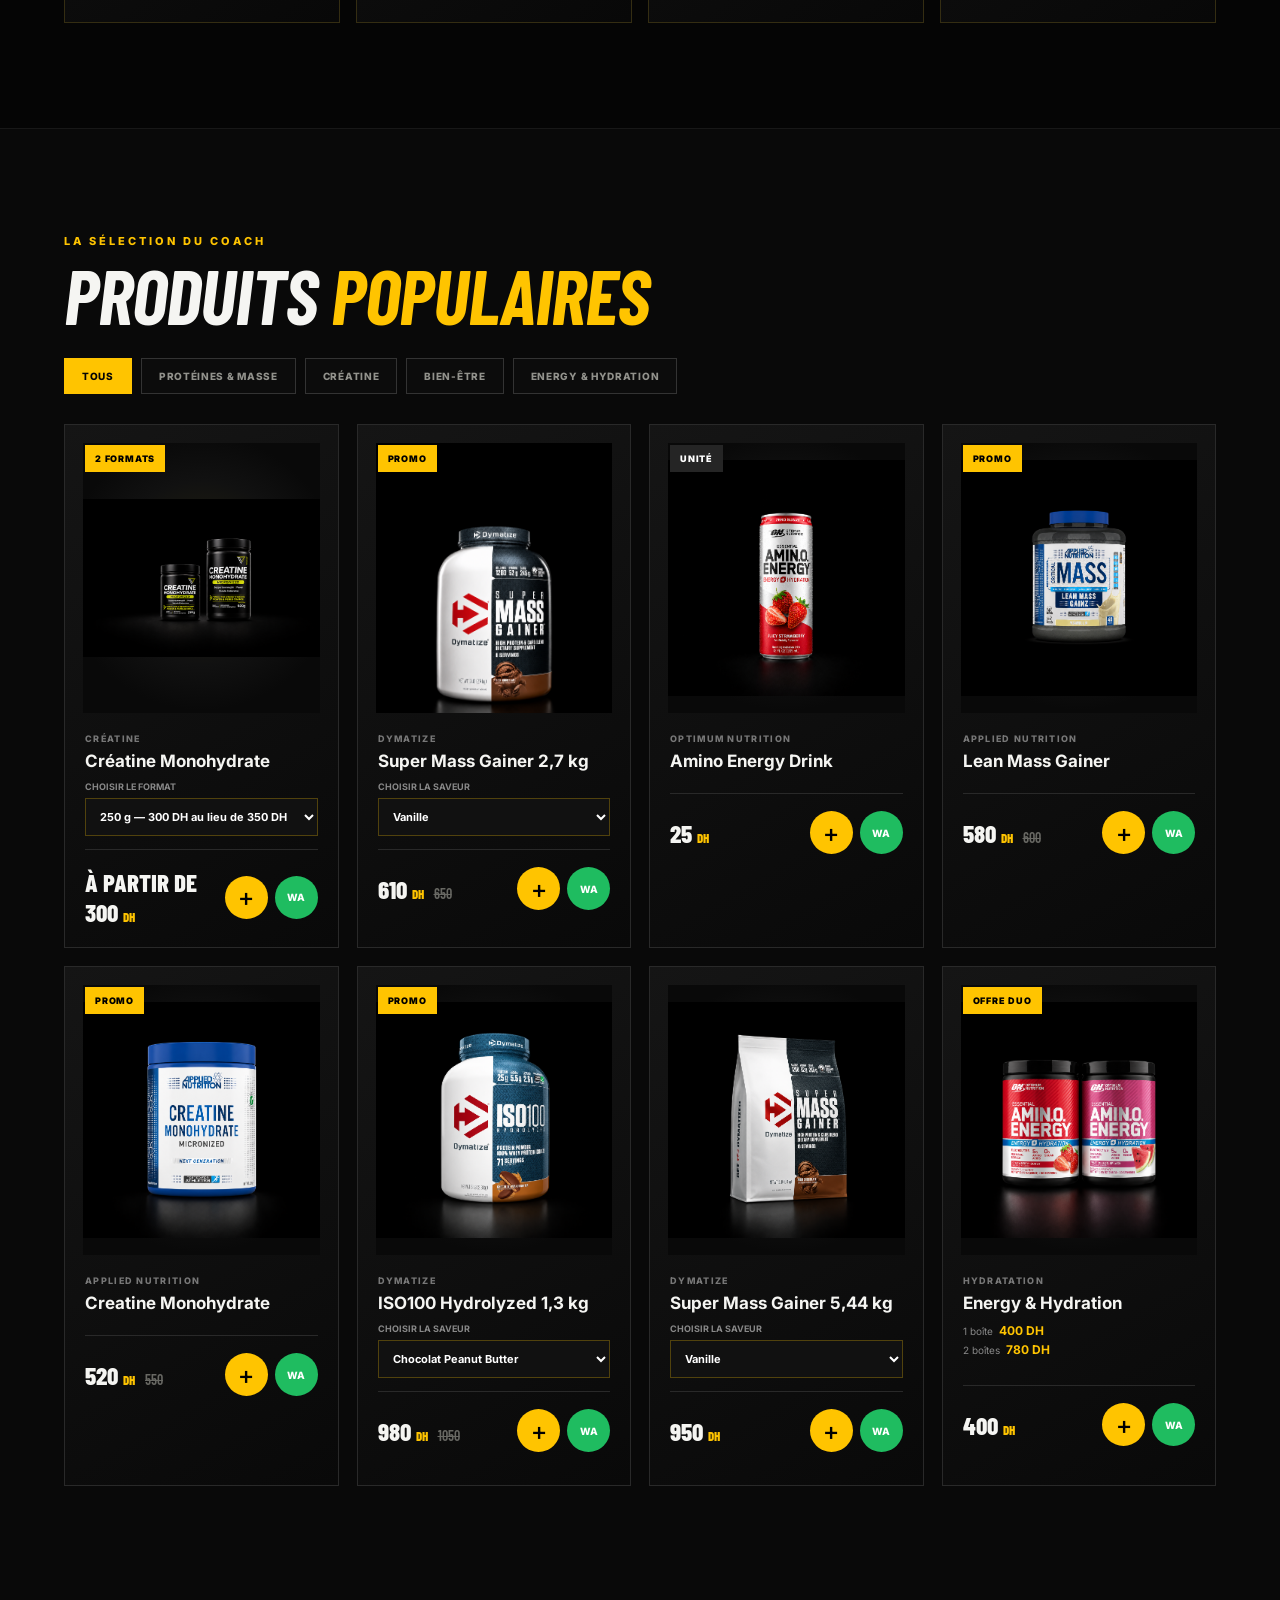
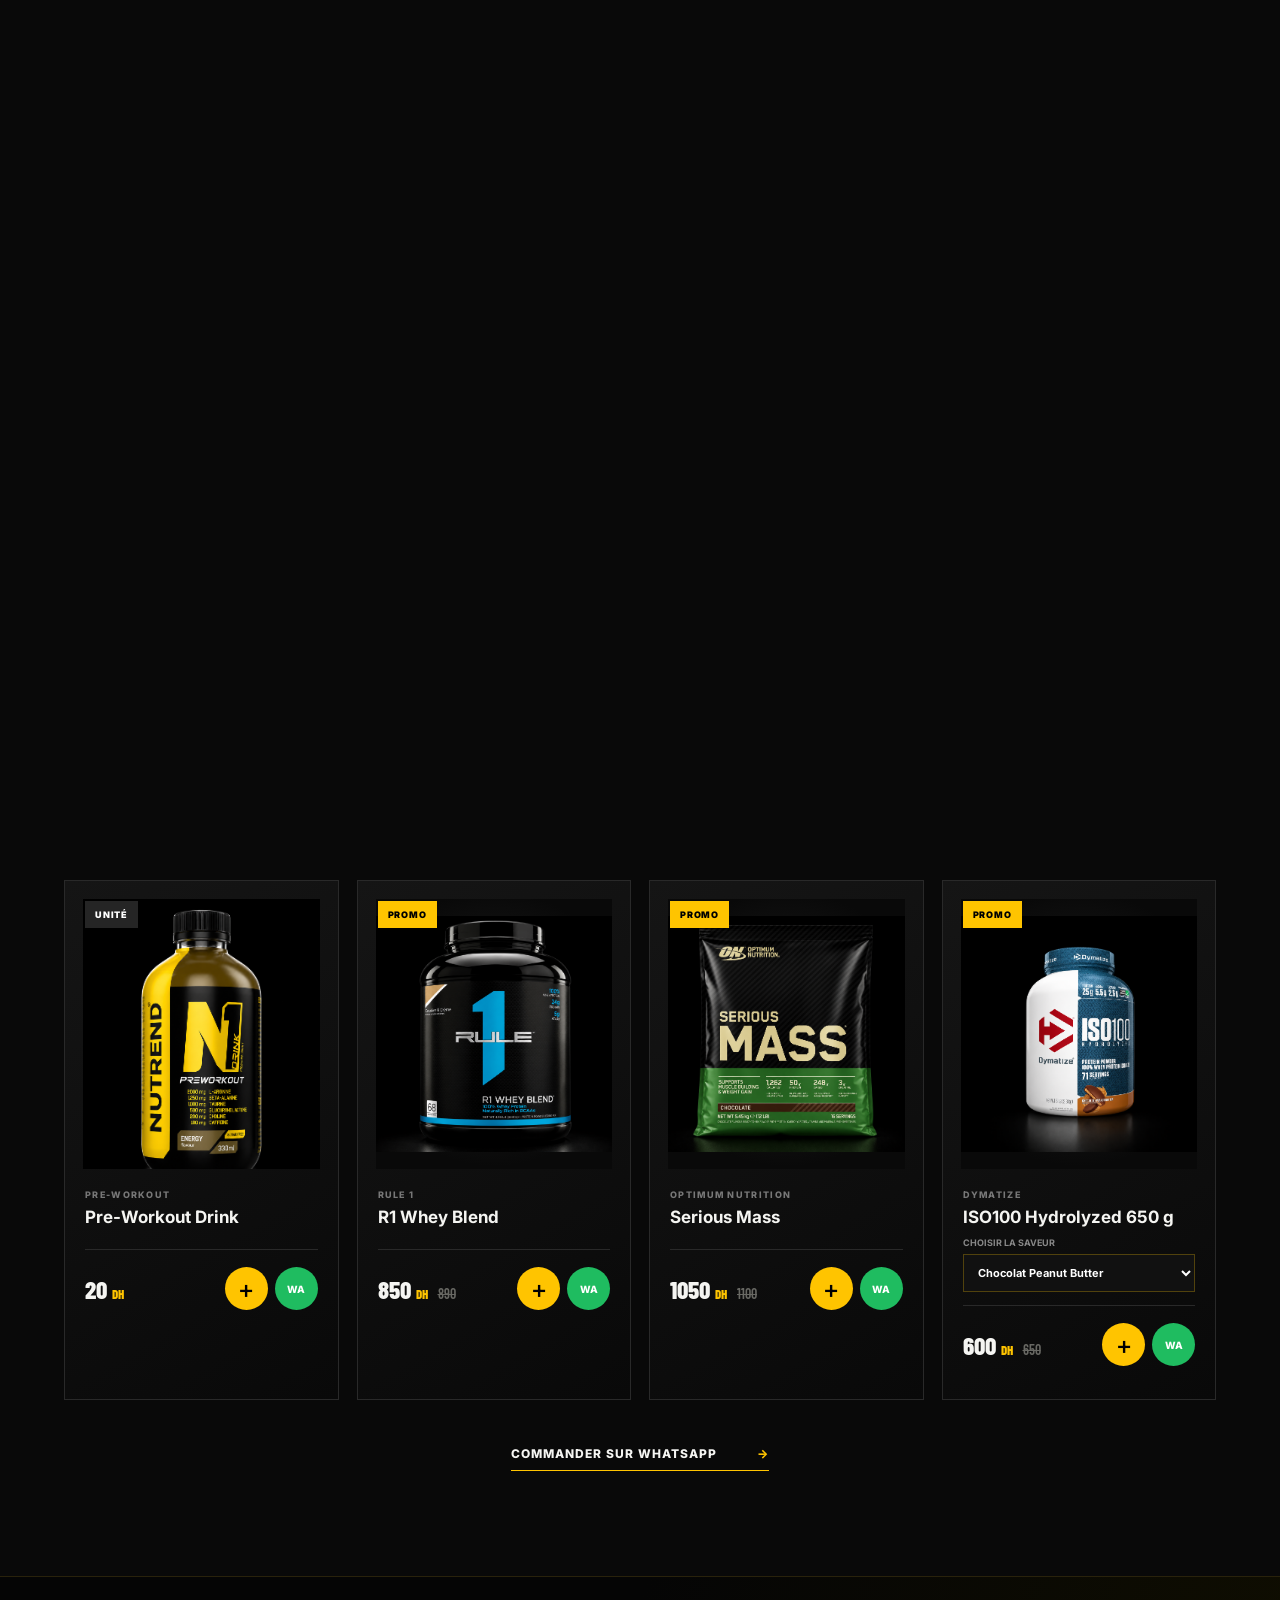
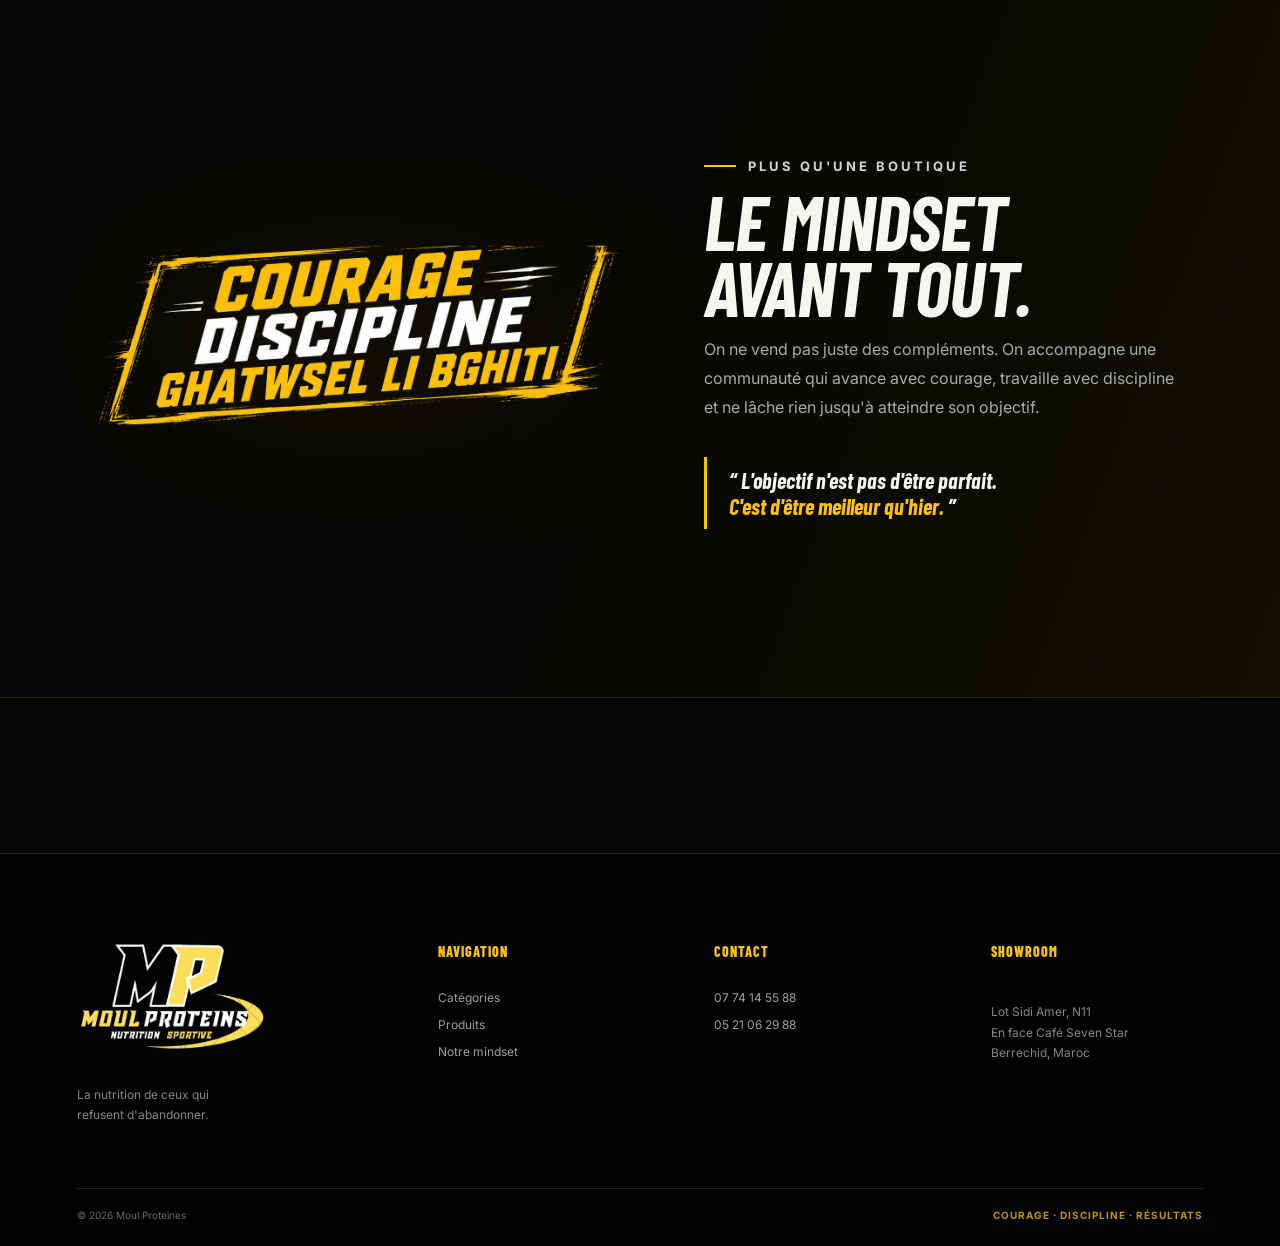
==== commit 09771e46: "Update intro loading screen" ====
--- a/index.html
+++ b/index.html
@@ -7,6 +7,7 @@
   <title>Moul Proteines | Nutrition Sportive</title>
   <link rel="preconnect" href="https://fonts.googleapis.com">
   <link rel="preconnect" href="https://fonts.gstatic.com" crossorigin>
+  <link rel="preload" as="image" href="assets/slogan-moul-proteines.png">
   <link href="https://fonts.googleapis.com/css2?family=Barlow+Condensed:ital,wght@0,600;0,700;0,800;0,900;1,800;1,900&family=Inter:wght@400;500;600;700;800&display=swap" rel="stylesheet">
   <link rel="stylesheet" href="styles.css">
 </head>
@@ -16,11 +17,11 @@
     <div class="intro-glow" aria-hidden="true"></div>
     <div class="intro-lines" aria-hidden="true"><i></i><i></i></div>
     <img src="assets/slogan-moul-proteines.png" alt="Courage, Discipline, Ghatwsel li bghiti">
+    <div class="intro-slogan-text" aria-hidden="true"><strong>COURAGE</strong><strong>DISCIPLINE</strong><span>GHATWSEL LI BGHITI</span></div>
     <div class="intro-loader" aria-hidden="true"><span></span></div>
+    <div class="intro-progress" aria-live="polite">Downloading 0%</div>
     <p>MOUL PROTEINES <b>·</b> NUTRITION SPORTIVE</p>
-    <button class="intro-sound" id="intro-sound" type="button">Entrer</button>
   </div>
-  <audio id="intro-music" src="STORMY%20-%20KILOWAT%20(VISUALIZER).mp3" preload="auto" autoplay playsinline></audio>
   <header class="header" id="top">
     <a class="brand" href="#top" aria-label="Moul Proteines, accueil">
       <img src="assets/logo-moul-proteines.png" alt="Logo Moul Proteines">
--- a/styles.css
+++ b/styles.css
@@ -1,6 +1,38 @@
 :root{--yellow:#ffc400;--yellow2:#ffe06b;--black:#050505;--panel:#0d0d0d;--line:#29220b;--white:#f5f5f2;--muted:#9a9a94}
 *{box-sizing:border-box}html{scroll-behavior:smooth}body{margin:0;background:var(--black);color:var(--white);font-family:Inter,Arial,sans-serif;overflow-x:hidden}a{color:inherit;text-decoration:none}button{font:inherit}.noise{position:fixed;inset:0;z-index:20;pointer-events:none;opacity:.04;background-image:url("data:image/svg+xml,%3Csvg viewBox='0 0 180 180' xmlns='http://www.w3.org/2000/svg'%3E%3Cfilter id='n'%3E%3CfeTurbulence type='fractalNoise' baseFrequency='.85' numOctaves='2' stitchTiles='stitch'/%3E%3C/filter%3E%3Crect width='100%25' height='100%25' filter='url(%23n)' opacity='.8'/%3E%3C/svg%3E")}
-.intro-active{overflow:hidden}.intro-screen{position:fixed;inset:0;z-index:1000;background:#020202;display:flex;flex-direction:column;align-items:center;justify-content:center;overflow:hidden;transition:opacity .65s ease,visibility .65s ease}.intro-screen.hidden,.intro-screen.skip{opacity:0;visibility:hidden;pointer-events:none}.intro-screen img{position:relative;z-index:2;width:min(900px,82vw);opacity:0;transform:scale(.82);filter:drop-shadow(0 0 0 transparent)}.intro-screen.play img{animation:introLogo 2.6s cubic-bezier(.2,.8,.2,1) .15s forwards}.intro-glow{position:absolute;width:min(700px,80vw);height:280px;background:#ffc400;filter:blur(150px);opacity:0}.intro-screen.play .intro-glow{animation:introGlow 2.5s ease .2s forwards}.intro-lines{position:absolute;inset:0;z-index:1;display:flex;flex-direction:column;justify-content:center;gap:32vh;transform:rotate(-8deg)}.intro-lines i{display:block;width:0;height:1px;background:linear-gradient(90deg,transparent,var(--yellow),transparent);box-shadow:0 0 16px var(--yellow)}.intro-screen.play .intro-lines i:first-child{animation:introLine 1.1s ease .3s forwards}.intro-screen.play .intro-lines i:last-child{animation:introLine 1.1s ease .65s forwards}.intro-loader{position:relative;z-index:2;width:min(360px,62vw);height:2px;background:#242424;margin-top:38px;overflow:hidden;opacity:0}.intro-loader span{display:block;width:0;height:100%;background:var(--yellow);box-shadow:0 0 14px var(--yellow)}.intro-screen.play .intro-loader{animation:introVisible .3s ease .55s forwards}.intro-screen.play .intro-loader span{animation:introLoad 2s cubic-bezier(.3,.7,.3,1) .6s forwards}.intro-screen>p{position:relative;z-index:2;color:#767671;font:700 9px Inter;letter-spacing:4px;margin-top:18px;opacity:0}.intro-screen>p b{color:var(--yellow)}.intro-screen.play>p{animation:introVisible .6s ease .8s forwards}.intro-screen.exit{opacity:0;visibility:hidden;pointer-events:none}.intro-screen.exit img{transform:scale(1.08);transition:transform .65s ease}.intro-screen.exit .intro-glow{opacity:0;transition:opacity .5s ease}@keyframes introLogo{0%{opacity:0;transform:scale(.82);filter:drop-shadow(0 0 0 transparent)}35%{opacity:1}70%{opacity:1;transform:scale(1);filter:drop-shadow(0 0 35px #ffc40055)}100%{opacity:1;transform:scale(1);filter:drop-shadow(0 0 12px #ffc40030)}}@keyframes introGlow{0%{opacity:0;transform:scale(.5)}45%{opacity:.17}100%{opacity:.08;transform:scale(1.2)}}@keyframes introLine{0%{width:0;margin-left:0}100%{width:130%;margin-left:-15%}}@keyframes introLoad{to{width:100%}}@keyframes introVisible{to{opacity:1}}
+.intro-active{overflow:hidden}
+.intro-screen{position:fixed;inset:0;z-index:1000;background:#020202;display:flex;flex-direction:column;align-items:center;justify-content:center;overflow:hidden;transition:opacity .65s ease,visibility .65s ease}
+.intro-screen.hidden,.intro-screen.skip{opacity:0;visibility:hidden;pointer-events:none}
+.intro-screen img{position:relative;z-index:2;width:min(900px,82vw);opacity:1;transform:scale(1);filter:drop-shadow(0 0 18px #ffc40030)}
+.intro-screen.play img{animation:introLogo 2.4s cubic-bezier(.2,.8,.2,1) .05s forwards}
+.intro-glow{position:absolute;width:min(700px,80vw);height:280px;background:#ffc400;filter:blur(150px);opacity:0}
+.intro-screen.play .intro-glow{animation:introGlow 2.4s ease .05s forwards}
+.intro-lines{position:absolute;inset:0;z-index:1;display:flex;flex-direction:column;justify-content:center;gap:32vh;transform:rotate(-8deg)}
+.intro-lines i{display:block;width:0;height:1px;background:linear-gradient(90deg,transparent,var(--yellow),transparent);box-shadow:0 0 16px var(--yellow)}
+.intro-screen.play .intro-lines i:first-child{animation:introLine .75s ease .12s forwards}
+.intro-screen.play .intro-lines i:last-child{animation:introLine .75s ease .28s forwards}
+.intro-loader{position:relative;z-index:2;width:min(440px,72vw);height:8px;background:#151515;border:1px solid #3a3009;margin-top:38px;overflow:hidden;opacity:0;box-shadow:0 0 0 1px #000,0 0 30px #ffc40016}
+.intro-loader span{display:block;width:0;height:100%;background:linear-gradient(90deg,var(--yellow),var(--yellow2),var(--yellow));box-shadow:0 0 18px var(--yellow);position:relative}
+.intro-loader span:after{content:"";position:absolute;inset:0;background:repeating-linear-gradient(90deg,#ffffff66 0 12px,transparent 12px 24px);animation:introScan .45s linear infinite}
+.intro-screen.play .intro-loader{animation:introVisible .2s ease .2s forwards}
+.intro-screen.play .intro-loader span{animation:introLoad 15s steps(60,end) .3s forwards}
+.intro-slogan-text{position:relative;z-index:2;text-align:center;margin-top:14px;font-family:'Barlow Condensed',Impact,sans-serif;font-style:italic;font-weight:900;line-height:.9;text-transform:uppercase;letter-spacing:1px}
+.intro-slogan-text strong{display:inline-block;color:var(--yellow);font-size:clamp(24px,4vw,44px);margin:0 5px;text-shadow:0 0 22px #ffc40033}
+.intro-slogan-text span{display:block;color:#fff;font-size:clamp(18px,3.2vw,34px);margin-top:5px}
+.intro-progress{position:relative;z-index:2;color:var(--yellow);font:800 10px Inter;letter-spacing:2px;text-transform:uppercase;margin-top:12px;opacity:0}
+.intro-screen.play .intro-progress{animation:introVisible .2s ease .3s forwards}
+.intro-screen>p{position:relative;z-index:2;color:#767671;font:700 9px Inter;letter-spacing:4px;margin-top:14px;opacity:0}
+.intro-screen>p b{color:var(--yellow)}
+.intro-screen.play>p{animation:introVisible .35s ease .4s forwards}
+.intro-screen.exit{opacity:0;visibility:hidden;pointer-events:none}
+.intro-screen.exit img{transform:scale(1.08);transition:transform .65s ease}
+.intro-screen.exit .intro-glow{opacity:0;transition:opacity .5s ease}
+@keyframes introLogo{0%{opacity:1;transform:scale(.96);filter:drop-shadow(0 0 12px #ffc40030)}55%{opacity:1;transform:scale(1);filter:drop-shadow(0 0 35px #ffc40055)}100%{opacity:1;transform:scale(1);filter:drop-shadow(0 0 18px #ffc40030)}}
+@keyframes introGlow{0%{opacity:0;transform:scale(.5)}45%{opacity:.17}100%{opacity:.08;transform:scale(1.2)}}
+@keyframes introLine{0%{width:0;margin-left:0}100%{width:130%;margin-left:-15%}}
+@keyframes introLoad{to{width:100%}}
+@keyframes introScan{to{transform:translateX(24px)}}
+@keyframes introVisible{to{opacity:1}}
 .header{height:88px;padding:0 5vw;display:flex;align-items:center;justify-content:space-between;position:absolute;top:0;left:0;right:0;z-index:10;border-bottom:1px solid #ffffff16;background:#05050588;backdrop-filter:blur(8px)}.brand img{width:155px;height:68px;object-fit:cover;object-position:center}.nav{display:flex;gap:32px;align-items:center}.nav a{font-family:'Barlow Condensed';font-weight:700;font-size:15px;text-transform:uppercase;letter-spacing:.8px;position:relative}.nav a:after{content:"";position:absolute;left:0;bottom:-12px;width:0;height:2px;background:var(--yellow);transition:.3s}.nav a:hover:after,.nav a.active:after{width:100%}.header-actions{display:flex;align-items:center;gap:10px}.icon-btn,.cart-btn,.menu-btn{background:none;border:0;color:#fff;cursor:pointer;position:relative}.icon-btn svg,.cart-btn svg{width:23px;fill:none;stroke:currentColor;stroke-width:1.6}.cart-btn span{position:absolute;right:-6px;top:-8px;width:17px;height:17px;border-radius:50%;background:var(--yellow);color:#000;font-size:10px;font-weight:900;display:grid;place-items:center}.menu-btn{display:none;width:30px}.menu-btn span{display:block;height:2px;background:#fff;margin:6px 0}
 .hero{min-height:790px;height:100vh;position:relative;display:flex;align-items:center;border-bottom:1px solid var(--line);overflow:hidden}.hero-bg{position:absolute;inset:0;background:linear-gradient(90deg,#050505 0%,#050505d9 32%,transparent 65%),linear-gradient(0deg,#050505 0%,transparent 25%),url('assets/hero-moul-proteines.png') center/cover no-repeat}.hero:after{content:"";position:absolute;inset:0;background:radial-gradient(circle at 68% 48%,transparent 0 25%,#05050580 75%);pointer-events:none}.hero-content{position:relative;z-index:2;margin-left:7vw;max-width:700px;padding-top:70px}.eyebrow{text-transform:uppercase;letter-spacing:3px;font:700 13px Inter;color:#d5d5cf;display:flex;align-items:center;gap:12px}.eyebrow span{width:32px;height:2px;background:var(--yellow)}h1,h2{font-family:'Barlow Condensed',Impact,sans-serif;margin:0;font-style:italic;line-height:.86;text-transform:uppercase}h1{font-size:clamp(78px,9vw,145px);letter-spacing:-4px;text-shadow:0 8px 30px #000}h1 em,h2 em{font-style:inherit;color:var(--yellow)}.hero-copy{font-size:18px;line-height:1.65;color:#c4c4bf;margin:30px 0}.hero-copy strong{color:#fff}.hero-buttons{display:flex;gap:12px}.btn{padding:17px 25px;text-transform:uppercase;font:800 13px Inter;letter-spacing:.3px;border:1px solid #ffffff60;transition:.25s}.btn-primary{background:var(--yellow);border-color:var(--yellow);color:#070707;box-shadow:0 0 35px #ffc40020}.btn-primary:hover{background:#fff;border-color:#fff;transform:translateY(-3px)}.btn-primary span{margin-left:14px}.btn-ghost:hover{border-color:var(--yellow);color:var(--yellow)}.hero-stats{display:flex;gap:38px;margin-top:50px}.hero-stats div{display:flex;flex-direction:column;border-left:2px solid var(--yellow);padding-left:12px}.hero-stats strong{font:800 25px 'Barlow Condensed';color:#fff}.hero-stats span{font-size:10px;text-transform:uppercase;color:#9e9e98;margin-top:3px}.hero-tag{position:absolute;right:4vw;top:130px;z-index:3;display:flex;align-items:center;gap:10px;border-right:2px solid var(--yellow);padding-right:14px}.hero-tag>span{font:900 34px 'Barlow Condensed';color:var(--yellow)}.hero-tag p{font:700 11px 'Barlow Condensed';letter-spacing:1px;margin:0}.hero-tag b{color:var(--yellow)}.scroll-cue{position:absolute;z-index:3;bottom:28px;left:50%;font-size:9px;text-transform:uppercase;letter-spacing:3px;color:#aaa;display:flex;align-items:center;gap:12px}.scroll-cue i{display:block;width:45px;height:1px;background:var(--yellow)}
 .manifesto{min-height:94px;display:flex;align-items:center;justify-content:center;gap:3vw;border-bottom:1px solid var(--line);font:800 clamp(19px,2.1vw,30px) 'Barlow Condensed';font-style:italic;letter-spacing:2px}.manifesto strong{color:var(--yellow)}.manifesto i{height:1px;width:4vw;background:#5e4b04}
@@ -20,7 +52,6 @@
 body:before{content:"";position:fixed;inset:10%;z-index:19;background:url('assets/logo-moul-proteines.png') center/contain no-repeat;opacity:.035;pointer-events:none;filter:grayscale(1)}
 .variant-choice{display:flex;flex-direction:column;gap:6px;color:#888;font:700 9px Inter;text-transform:uppercase}.variant-choice select{width:100%;background:#111;color:#fff;border:1px solid #51420d;padding:10px;font:700 11px Inter;outline:none}.variant-choice select:focus{border-color:var(--yellow)}
 .cart-checkout{width:100%;border:0;cursor:pointer}.cart-checkout:disabled{opacity:.4;pointer-events:none}.checkout-form{position:absolute;inset:0;background:#0a0a0a;padding:28px;z-index:2;display:flex;flex-direction:column;gap:15px;transform:translateX(105%);transition:.35s;overflow:auto}.checkout-form.open{transform:none}.checkout-form-heading{display:flex;justify-content:space-between;align-items:start;border-bottom:1px solid #292929;padding-bottom:16px;margin-bottom:5px}.checkout-form-heading span{color:var(--yellow);font:800 9px Inter;letter-spacing:2px}.checkout-form-heading h3{font:800 25px 'Barlow Condensed';text-transform:uppercase;margin:6px 0 0}.checkout-form-heading button{border:0;background:none;color:#fff;font-size:35px;cursor:pointer}.checkout-form label{display:flex;flex-direction:column;gap:7px;color:#aaa;text-transform:uppercase;font:800 9px Inter;letter-spacing:.7px}.checkout-form label small{font-weight:500;color:#666}.checkout-form input,.checkout-form textarea{width:100%;background:#111;border:1px solid #383838;color:#fff;padding:13px;outline:none;font:500 12px Inter;resize:vertical}.checkout-form input:focus,.checkout-form textarea:focus{border-color:var(--yellow)}.checkout-submit{margin-top:5px;border:0;background:#1fbc60;color:#fff;padding:16px;text-transform:uppercase;font:800 10px Inter;cursor:pointer}
-.intro-sound{position:relative;z-index:3;margin-top:20px;padding:12px 18px;border:1px solid var(--yellow);background:transparent;color:var(--yellow);text-transform:uppercase;font:800 10px Inter;letter-spacing:1px;cursor:pointer;opacity:0;visibility:hidden;transition:.25s}.intro-sound.show{opacity:1;visibility:visible}.intro-sound:hover{background:var(--yellow);color:#000}
 .simulator-fab{position:fixed;z-index:14;left:24px;bottom:24px;display:flex;align-items:center;gap:9px;padding:8px 16px 8px 8px;border:1px solid #6b5609;background:#0b0b0b;color:#fff;border-radius:30px;box-shadow:0 8px 35px #000;transition:.25s}.simulator-fab:hover{background:var(--yellow);color:#000}.simulator-fab span{width:34px;height:34px;border-radius:50%;display:grid;place-items:center;background:var(--yellow);color:#000;font-weight:900}.simulator-fab b{text-transform:uppercase;font-size:10px}
 @media(max-width:560px){.simulator-fab{left:12px;bottom:12px;padding:6px}.simulator-fab b{display:none}}
-@media(prefers-reduced-motion:reduce){.intro-screen.play img,.intro-screen.play .intro-glow,.intro-screen.play .intro-lines i,.intro-screen.play .intro-loader,.intro-screen.play .intro-loader span,.intro-screen.play>p{animation-duration:.01ms;animation-delay:0s}.intro-screen{transition-duration:.15s}}
+@media(prefers-reduced-motion:reduce){.intro-screen.play img,.intro-screen.play .intro-glow,.intro-screen.play .intro-lines i,.intro-screen.play .intro-loader,.intro-screen.play .intro-loader span,.intro-screen.play .intro-progress,.intro-screen.play>p{animation-duration:.01ms;animation-delay:0s}.intro-screen{transition-duration:.15s}}
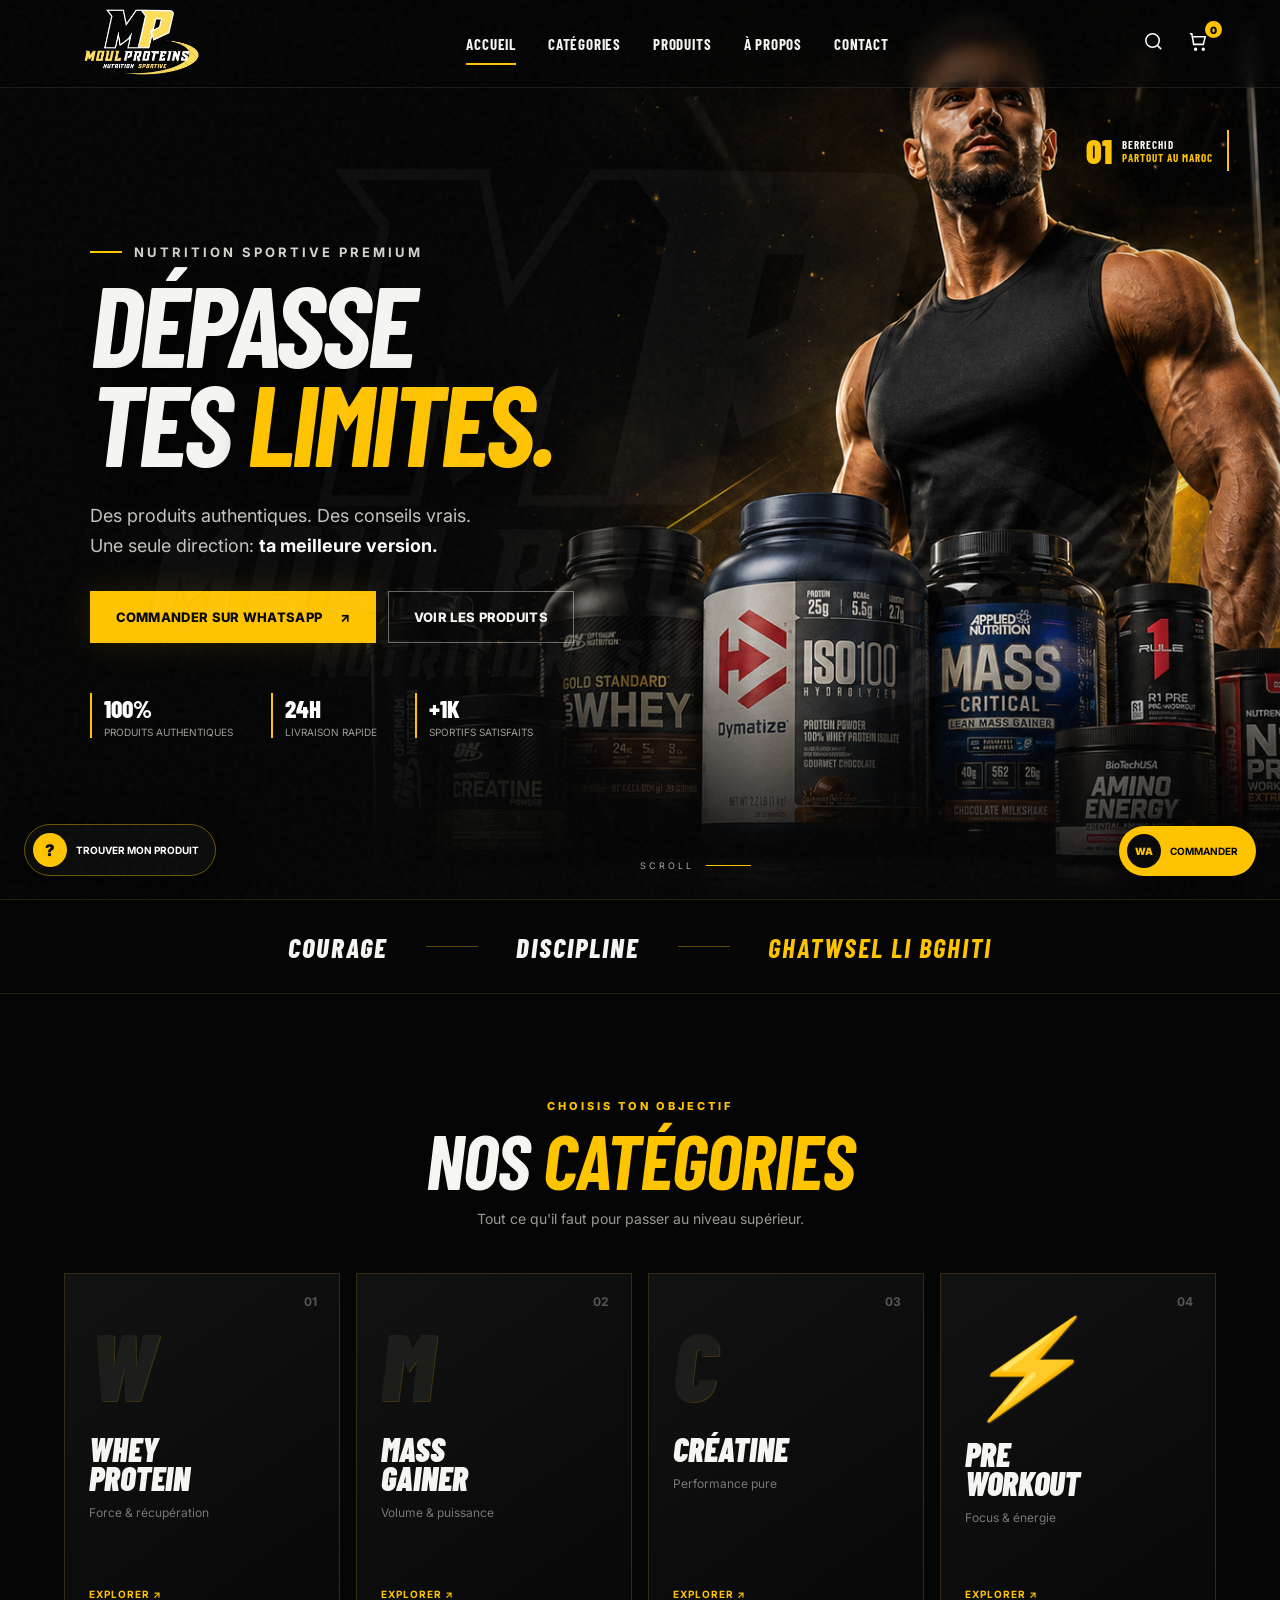
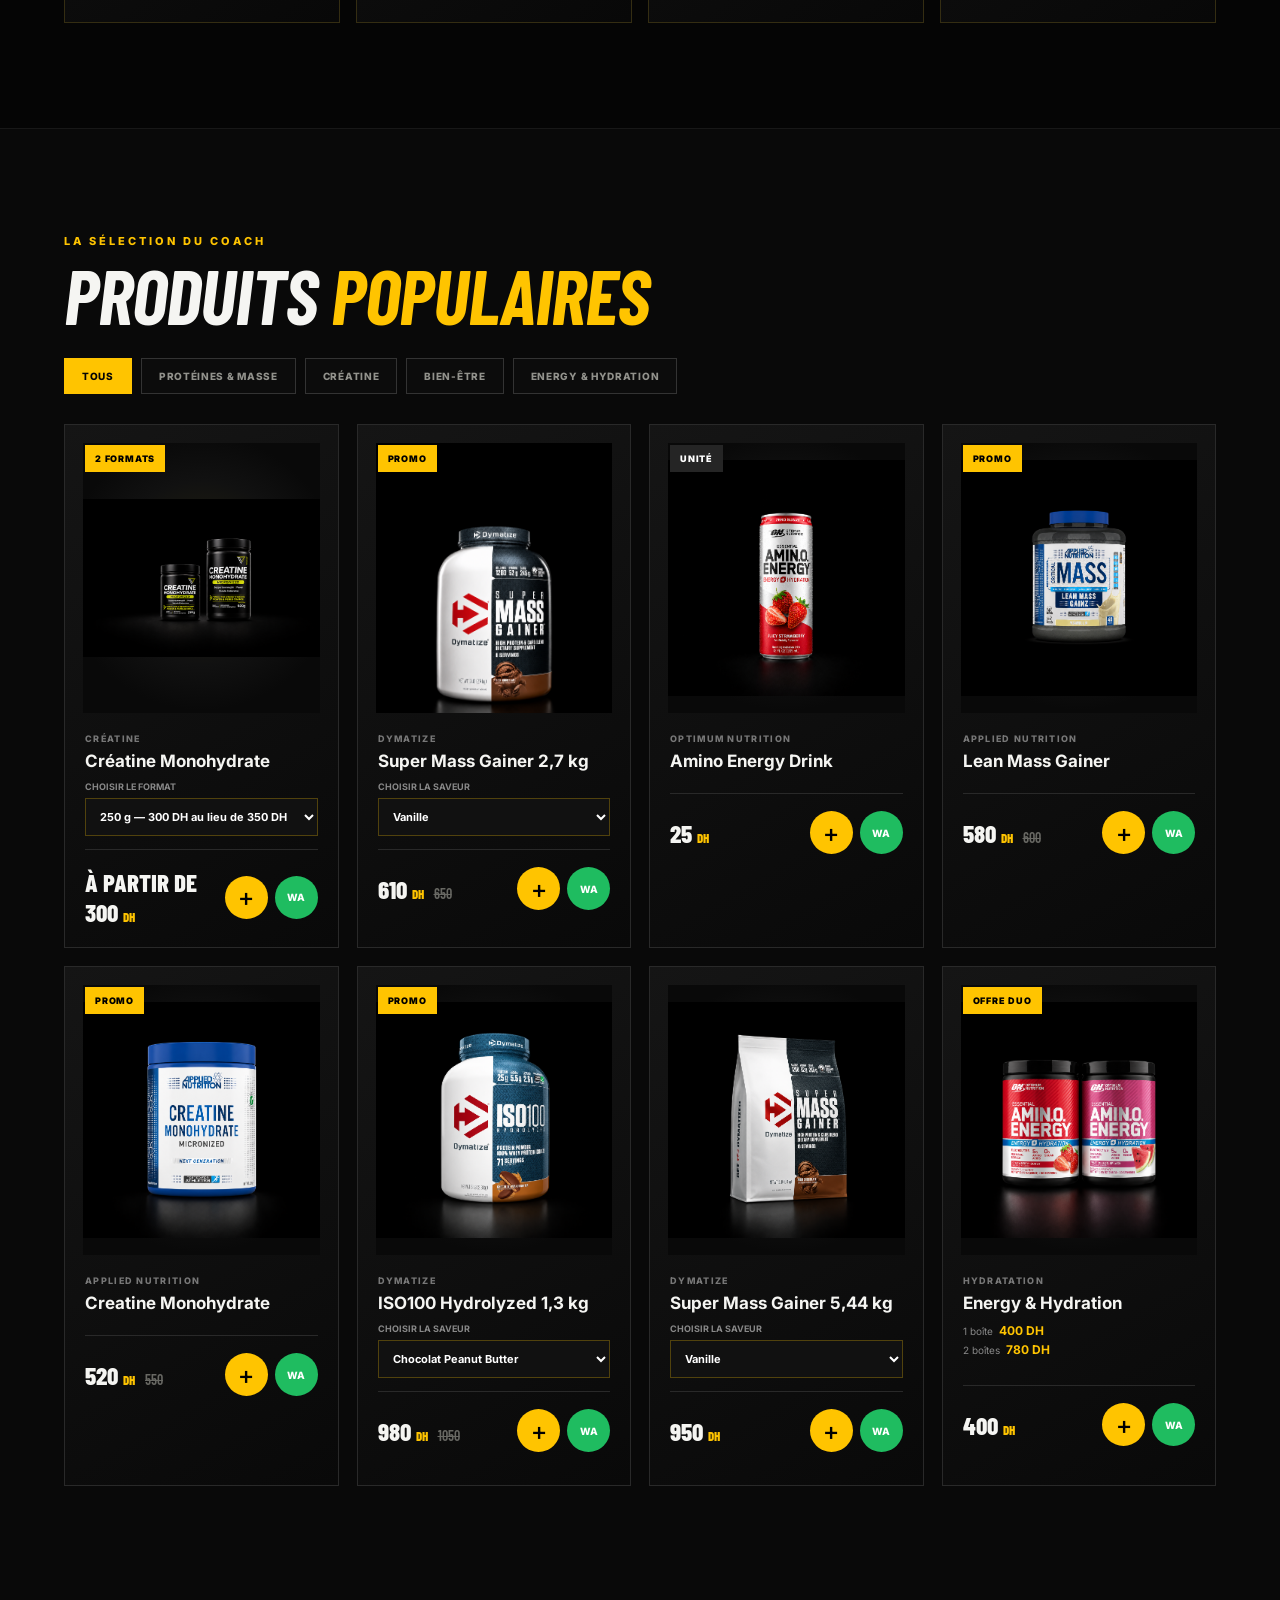
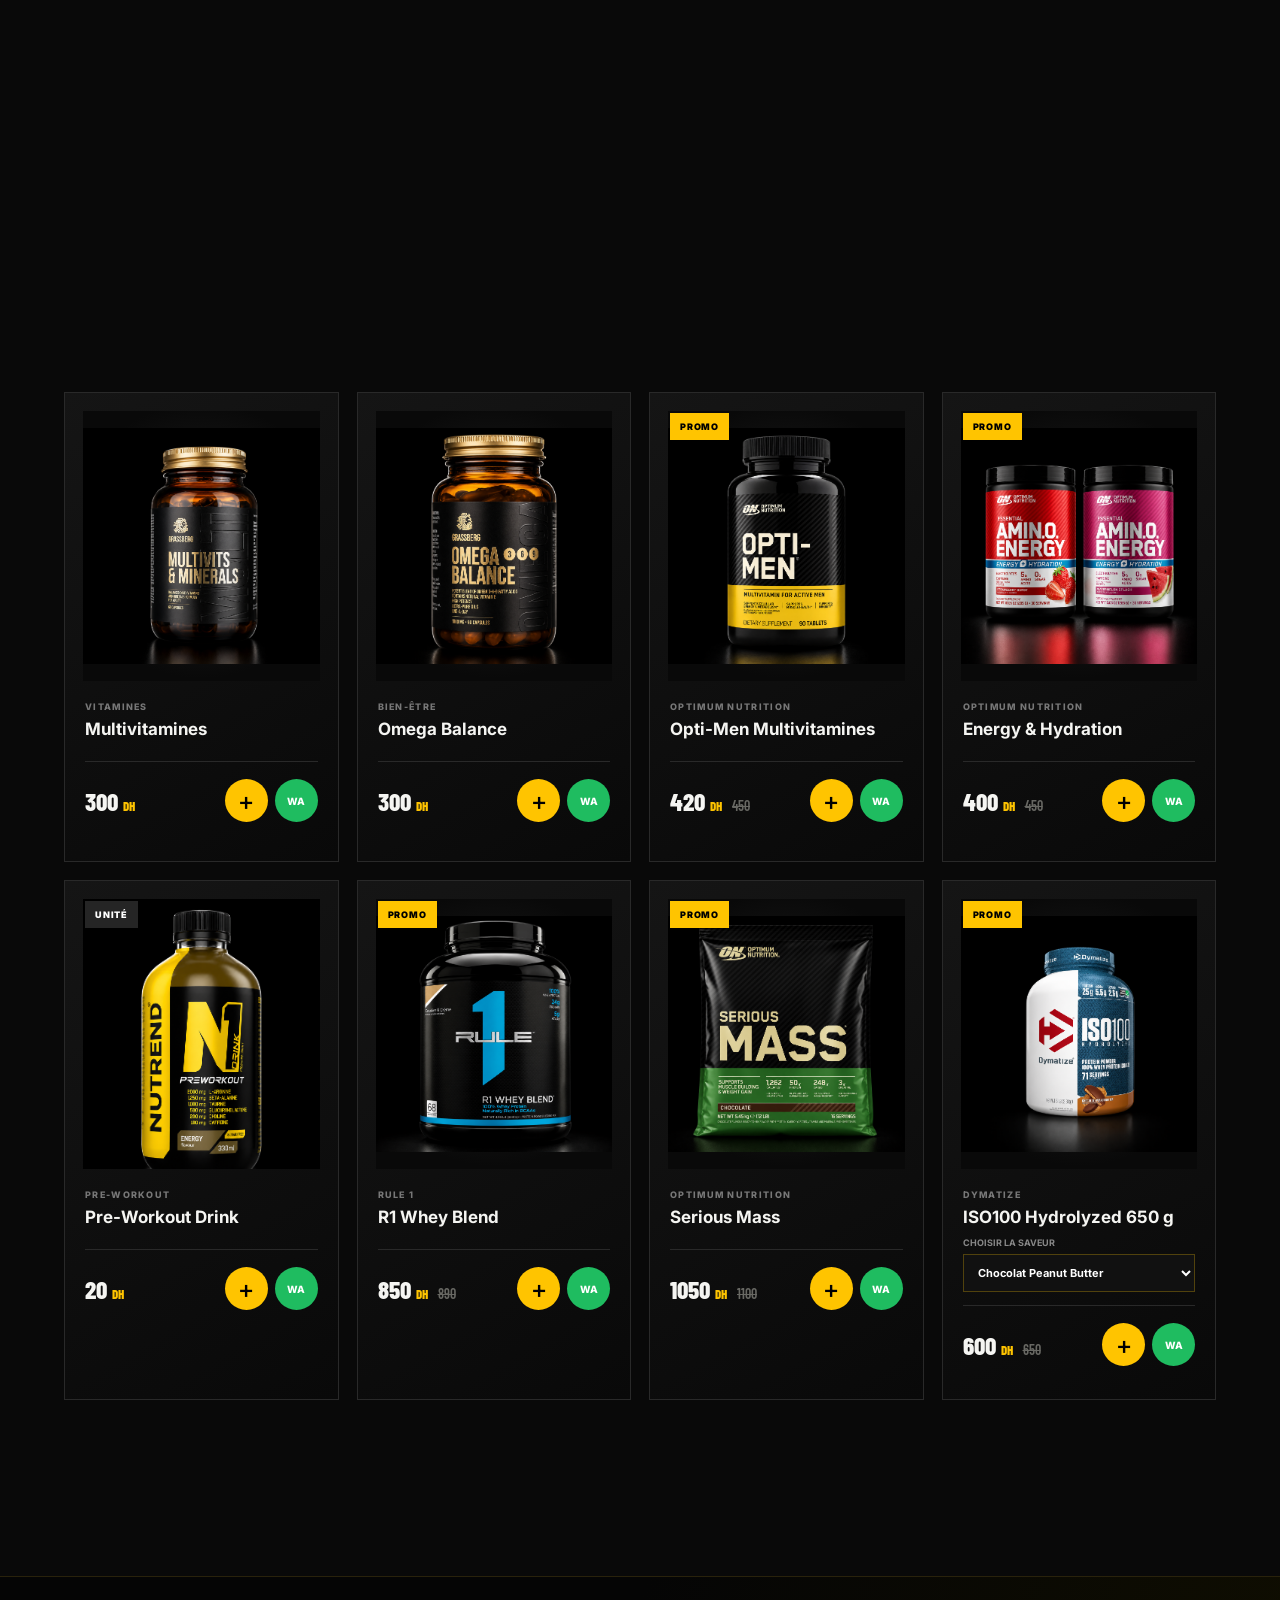
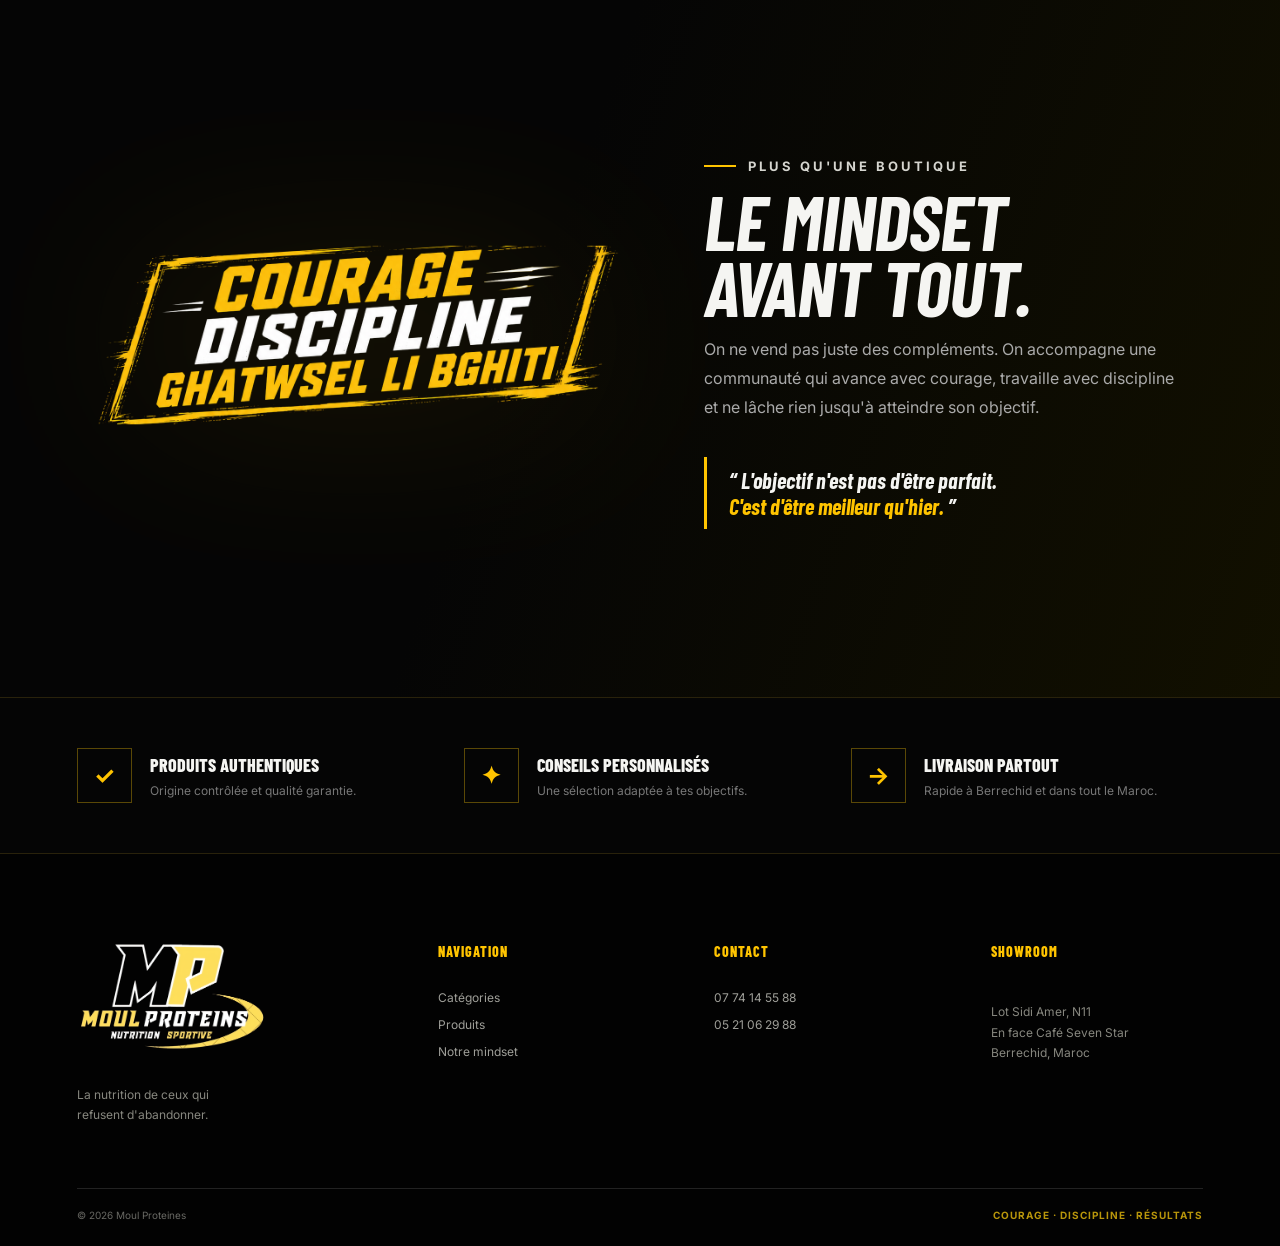
==== commit d295bbfd: "Remove intro download bar" ====
--- a/index.html
+++ b/index.html
@@ -18,8 +18,6 @@
     <div class="intro-lines" aria-hidden="true"><i></i><i></i></div>
     <img src="assets/slogan-moul-proteines.png" alt="Courage, Discipline, Ghatwsel li bghiti">
     <div class="intro-slogan-text" aria-hidden="true"><strong>COURAGE</strong><strong>DISCIPLINE</strong><span>GHATWSEL LI BGHITI</span></div>
-    <div class="intro-loader" aria-hidden="true"><span></span></div>
-    <div class="intro-progress" aria-live="polite">Downloading 0%</div>
     <p>MOUL PROTEINES <b>·</b> NUTRITION SPORTIVE</p>
   </div>
   <header class="header" id="top">
--- a/styles.css
+++ b/styles.css
@@ -11,16 +11,9 @@
 .intro-lines i{display:block;width:0;height:1px;background:linear-gradient(90deg,transparent,var(--yellow),transparent);box-shadow:0 0 16px var(--yellow)}
 .intro-screen.play .intro-lines i:first-child{animation:introLine .75s ease .12s forwards}
 .intro-screen.play .intro-lines i:last-child{animation:introLine .75s ease .28s forwards}
-.intro-loader{position:relative;z-index:2;width:min(440px,72vw);height:8px;background:#151515;border:1px solid #3a3009;margin-top:38px;overflow:hidden;opacity:0;box-shadow:0 0 0 1px #000,0 0 30px #ffc40016}
-.intro-loader span{display:block;width:0;height:100%;background:linear-gradient(90deg,var(--yellow),var(--yellow2),var(--yellow));box-shadow:0 0 18px var(--yellow);position:relative}
-.intro-loader span:after{content:"";position:absolute;inset:0;background:repeating-linear-gradient(90deg,#ffffff66 0 12px,transparent 12px 24px);animation:introScan .45s linear infinite}
-.intro-screen.play .intro-loader{animation:introVisible .2s ease .2s forwards}
-.intro-screen.play .intro-loader span{animation:introLoad 15s steps(60,end) .3s forwards}
 .intro-slogan-text{position:relative;z-index:2;text-align:center;margin-top:14px;font-family:'Barlow Condensed',Impact,sans-serif;font-style:italic;font-weight:900;line-height:.9;text-transform:uppercase;letter-spacing:1px}
 .intro-slogan-text strong{display:inline-block;color:var(--yellow);font-size:clamp(24px,4vw,44px);margin:0 5px;text-shadow:0 0 22px #ffc40033}
 .intro-slogan-text span{display:block;color:#fff;font-size:clamp(18px,3.2vw,34px);margin-top:5px}
-.intro-progress{position:relative;z-index:2;color:var(--yellow);font:800 10px Inter;letter-spacing:2px;text-transform:uppercase;margin-top:12px;opacity:0}
-.intro-screen.play .intro-progress{animation:introVisible .2s ease .3s forwards}
 .intro-screen>p{position:relative;z-index:2;color:#767671;font:700 9px Inter;letter-spacing:4px;margin-top:14px;opacity:0}
 .intro-screen>p b{color:var(--yellow)}
 .intro-screen.play>p{animation:introVisible .35s ease .4s forwards}
@@ -30,8 +23,6 @@
 @keyframes introLogo{0%{opacity:1;transform:scale(.96);filter:drop-shadow(0 0 12px #ffc40030)}55%{opacity:1;transform:scale(1);filter:drop-shadow(0 0 35px #ffc40055)}100%{opacity:1;transform:scale(1);filter:drop-shadow(0 0 18px #ffc40030)}}
 @keyframes introGlow{0%{opacity:0;transform:scale(.5)}45%{opacity:.17}100%{opacity:.08;transform:scale(1.2)}}
 @keyframes introLine{0%{width:0;margin-left:0}100%{width:130%;margin-left:-15%}}
-@keyframes introLoad{to{width:100%}}
-@keyframes introScan{to{transform:translateX(24px)}}
 @keyframes introVisible{to{opacity:1}}
 .header{height:88px;padding:0 5vw;display:flex;align-items:center;justify-content:space-between;position:absolute;top:0;left:0;right:0;z-index:10;border-bottom:1px solid #ffffff16;background:#05050588;backdrop-filter:blur(8px)}.brand img{width:155px;height:68px;object-fit:cover;object-position:center}.nav{display:flex;gap:32px;align-items:center}.nav a{font-family:'Barlow Condensed';font-weight:700;font-size:15px;text-transform:uppercase;letter-spacing:.8px;position:relative}.nav a:after{content:"";position:absolute;left:0;bottom:-12px;width:0;height:2px;background:var(--yellow);transition:.3s}.nav a:hover:after,.nav a.active:after{width:100%}.header-actions{display:flex;align-items:center;gap:10px}.icon-btn,.cart-btn,.menu-btn{background:none;border:0;color:#fff;cursor:pointer;position:relative}.icon-btn svg,.cart-btn svg{width:23px;fill:none;stroke:currentColor;stroke-width:1.6}.cart-btn span{position:absolute;right:-6px;top:-8px;width:17px;height:17px;border-radius:50%;background:var(--yellow);color:#000;font-size:10px;font-weight:900;display:grid;place-items:center}.menu-btn{display:none;width:30px}.menu-btn span{display:block;height:2px;background:#fff;margin:6px 0}
 .hero{min-height:790px;height:100vh;position:relative;display:flex;align-items:center;border-bottom:1px solid var(--line);overflow:hidden}.hero-bg{position:absolute;inset:0;background:linear-gradient(90deg,#050505 0%,#050505d9 32%,transparent 65%),linear-gradient(0deg,#050505 0%,transparent 25%),url('assets/hero-moul-proteines.png') center/cover no-repeat}.hero:after{content:"";position:absolute;inset:0;background:radial-gradient(circle at 68% 48%,transparent 0 25%,#05050580 75%);pointer-events:none}.hero-content{position:relative;z-index:2;margin-left:7vw;max-width:700px;padding-top:70px}.eyebrow{text-transform:uppercase;letter-spacing:3px;font:700 13px Inter;color:#d5d5cf;display:flex;align-items:center;gap:12px}.eyebrow span{width:32px;height:2px;background:var(--yellow)}h1,h2{font-family:'Barlow Condensed',Impact,sans-serif;margin:0;font-style:italic;line-height:.86;text-transform:uppercase}h1{font-size:clamp(78px,9vw,145px);letter-spacing:-4px;text-shadow:0 8px 30px #000}h1 em,h2 em{font-style:inherit;color:var(--yellow)}.hero-copy{font-size:18px;line-height:1.65;color:#c4c4bf;margin:30px 0}.hero-copy strong{color:#fff}.hero-buttons{display:flex;gap:12px}.btn{padding:17px 25px;text-transform:uppercase;font:800 13px Inter;letter-spacing:.3px;border:1px solid #ffffff60;transition:.25s}.btn-primary{background:var(--yellow);border-color:var(--yellow);color:#070707;box-shadow:0 0 35px #ffc40020}.btn-primary:hover{background:#fff;border-color:#fff;transform:translateY(-3px)}.btn-primary span{margin-left:14px}.btn-ghost:hover{border-color:var(--yellow);color:var(--yellow)}.hero-stats{display:flex;gap:38px;margin-top:50px}.hero-stats div{display:flex;flex-direction:column;border-left:2px solid var(--yellow);padding-left:12px}.hero-stats strong{font:800 25px 'Barlow Condensed';color:#fff}.hero-stats span{font-size:10px;text-transform:uppercase;color:#9e9e98;margin-top:3px}.hero-tag{position:absolute;right:4vw;top:130px;z-index:3;display:flex;align-items:center;gap:10px;border-right:2px solid var(--yellow);padding-right:14px}.hero-tag>span{font:900 34px 'Barlow Condensed';color:var(--yellow)}.hero-tag p{font:700 11px 'Barlow Condensed';letter-spacing:1px;margin:0}.hero-tag b{color:var(--yellow)}.scroll-cue{position:absolute;z-index:3;bottom:28px;left:50%;font-size:9px;text-transform:uppercase;letter-spacing:3px;color:#aaa;display:flex;align-items:center;gap:12px}.scroll-cue i{display:block;width:45px;height:1px;background:var(--yellow)}
@@ -54,4 +45,4 @@
 .cart-checkout{width:100%;border:0;cursor:pointer}.cart-checkout:disabled{opacity:.4;pointer-events:none}.checkout-form{position:absolute;inset:0;background:#0a0a0a;padding:28px;z-index:2;display:flex;flex-direction:column;gap:15px;transform:translateX(105%);transition:.35s;overflow:auto}.checkout-form.open{transform:none}.checkout-form-heading{display:flex;justify-content:space-between;align-items:start;border-bottom:1px solid #292929;padding-bottom:16px;margin-bottom:5px}.checkout-form-heading span{color:var(--yellow);font:800 9px Inter;letter-spacing:2px}.checkout-form-heading h3{font:800 25px 'Barlow Condensed';text-transform:uppercase;margin:6px 0 0}.checkout-form-heading button{border:0;background:none;color:#fff;font-size:35px;cursor:pointer}.checkout-form label{display:flex;flex-direction:column;gap:7px;color:#aaa;text-transform:uppercase;font:800 9px Inter;letter-spacing:.7px}.checkout-form label small{font-weight:500;color:#666}.checkout-form input,.checkout-form textarea{width:100%;background:#111;border:1px solid #383838;color:#fff;padding:13px;outline:none;font:500 12px Inter;resize:vertical}.checkout-form input:focus,.checkout-form textarea:focus{border-color:var(--yellow)}.checkout-submit{margin-top:5px;border:0;background:#1fbc60;color:#fff;padding:16px;text-transform:uppercase;font:800 10px Inter;cursor:pointer}
 .simulator-fab{position:fixed;z-index:14;left:24px;bottom:24px;display:flex;align-items:center;gap:9px;padding:8px 16px 8px 8px;border:1px solid #6b5609;background:#0b0b0b;color:#fff;border-radius:30px;box-shadow:0 8px 35px #000;transition:.25s}.simulator-fab:hover{background:var(--yellow);color:#000}.simulator-fab span{width:34px;height:34px;border-radius:50%;display:grid;place-items:center;background:var(--yellow);color:#000;font-weight:900}.simulator-fab b{text-transform:uppercase;font-size:10px}
 @media(max-width:560px){.simulator-fab{left:12px;bottom:12px;padding:6px}.simulator-fab b{display:none}}
-@media(prefers-reduced-motion:reduce){.intro-screen.play img,.intro-screen.play .intro-glow,.intro-screen.play .intro-lines i,.intro-screen.play .intro-loader,.intro-screen.play .intro-loader span,.intro-screen.play .intro-progress,.intro-screen.play>p{animation-duration:.01ms;animation-delay:0s}.intro-screen{transition-duration:.15s}}
+@media(prefers-reduced-motion:reduce){.intro-screen.play img,.intro-screen.play .intro-glow,.intro-screen.play .intro-lines i,.intro-screen.play>p{animation-duration:.01ms;animation-delay:0s}.intro-screen{transition-duration:.15s}}
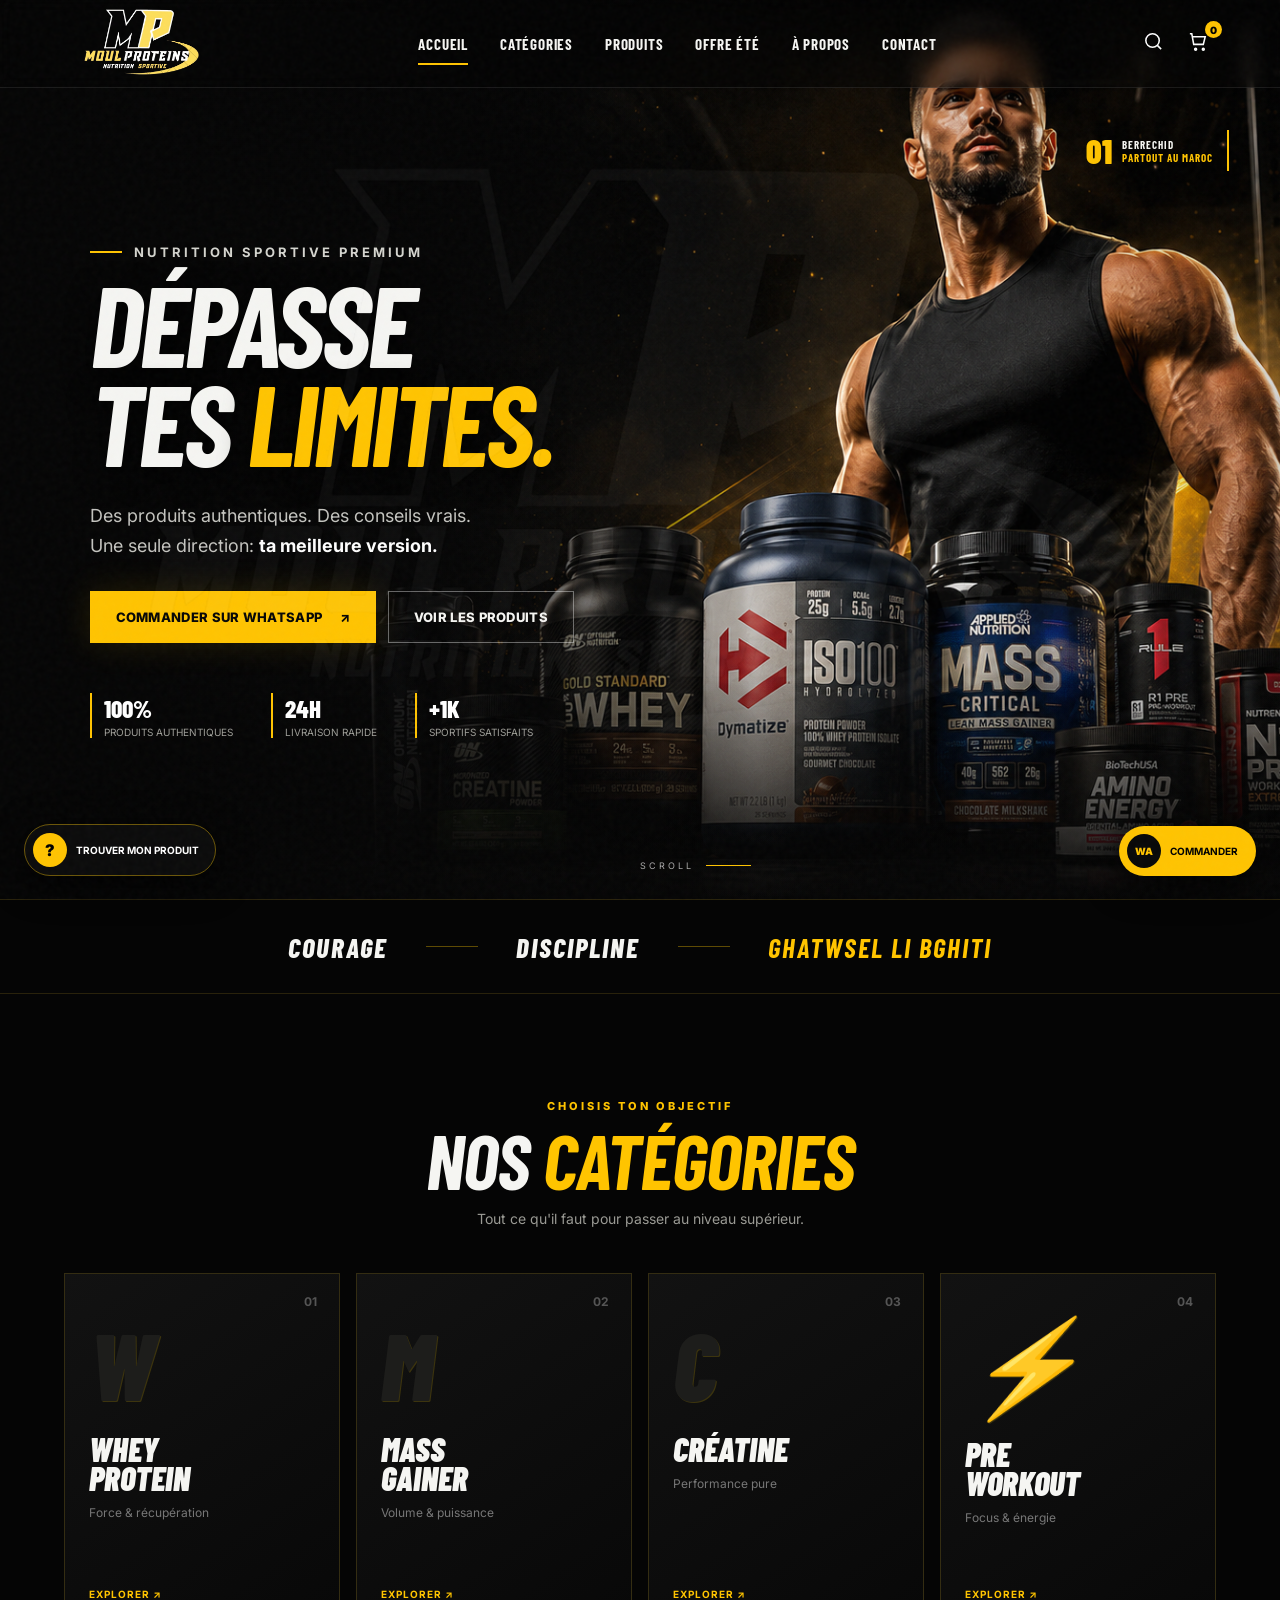
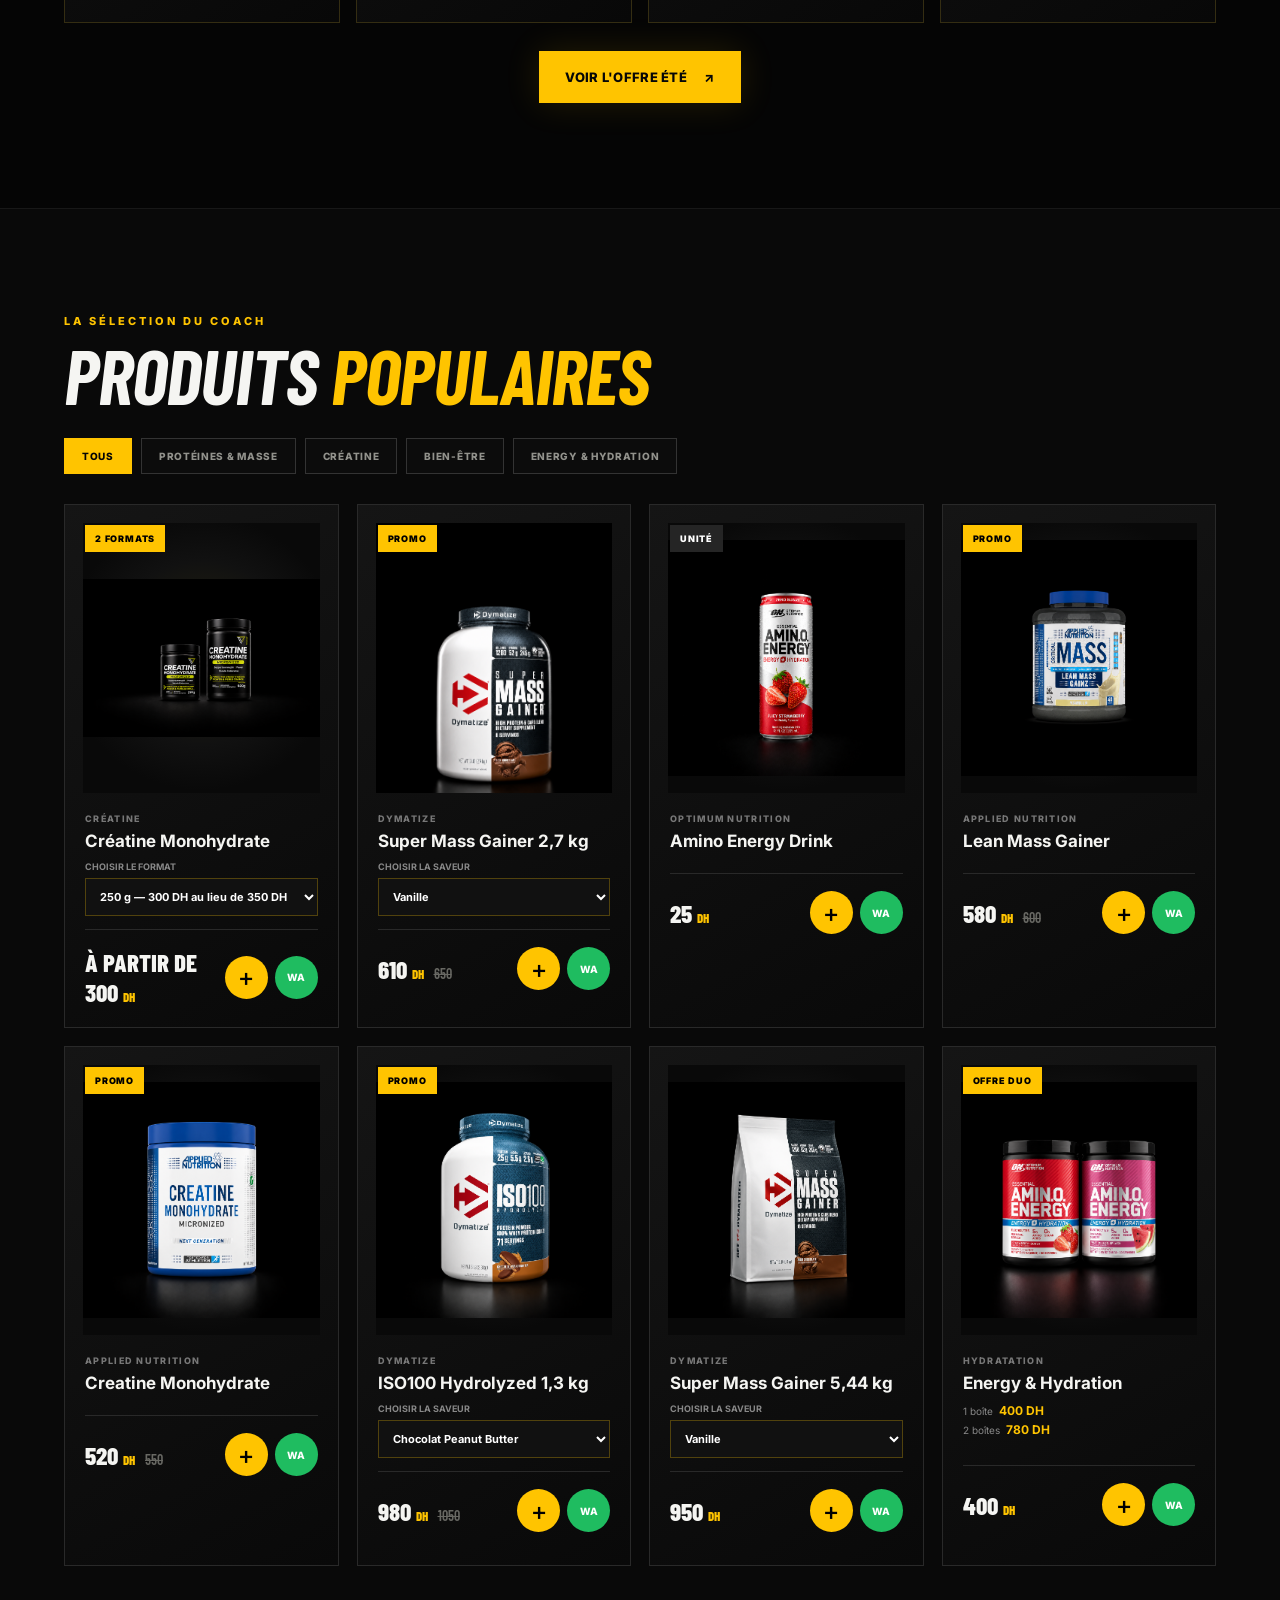
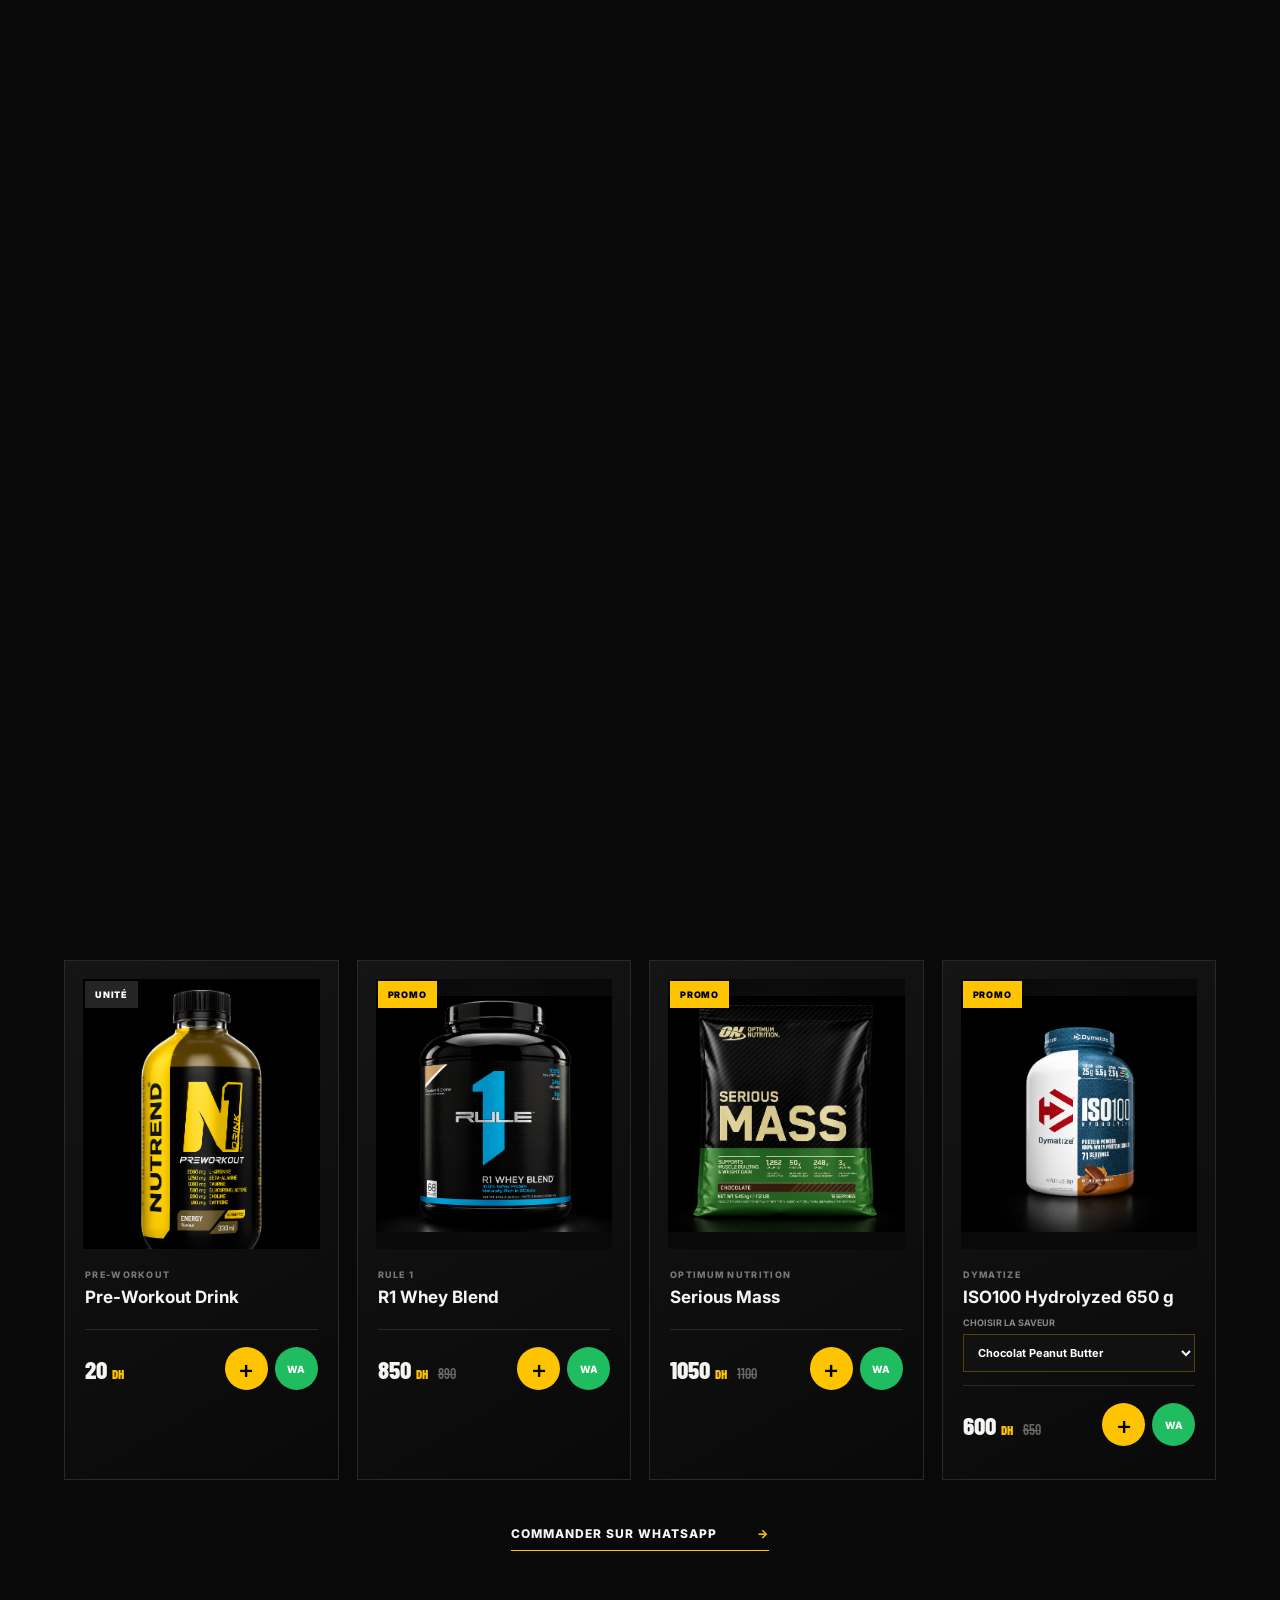
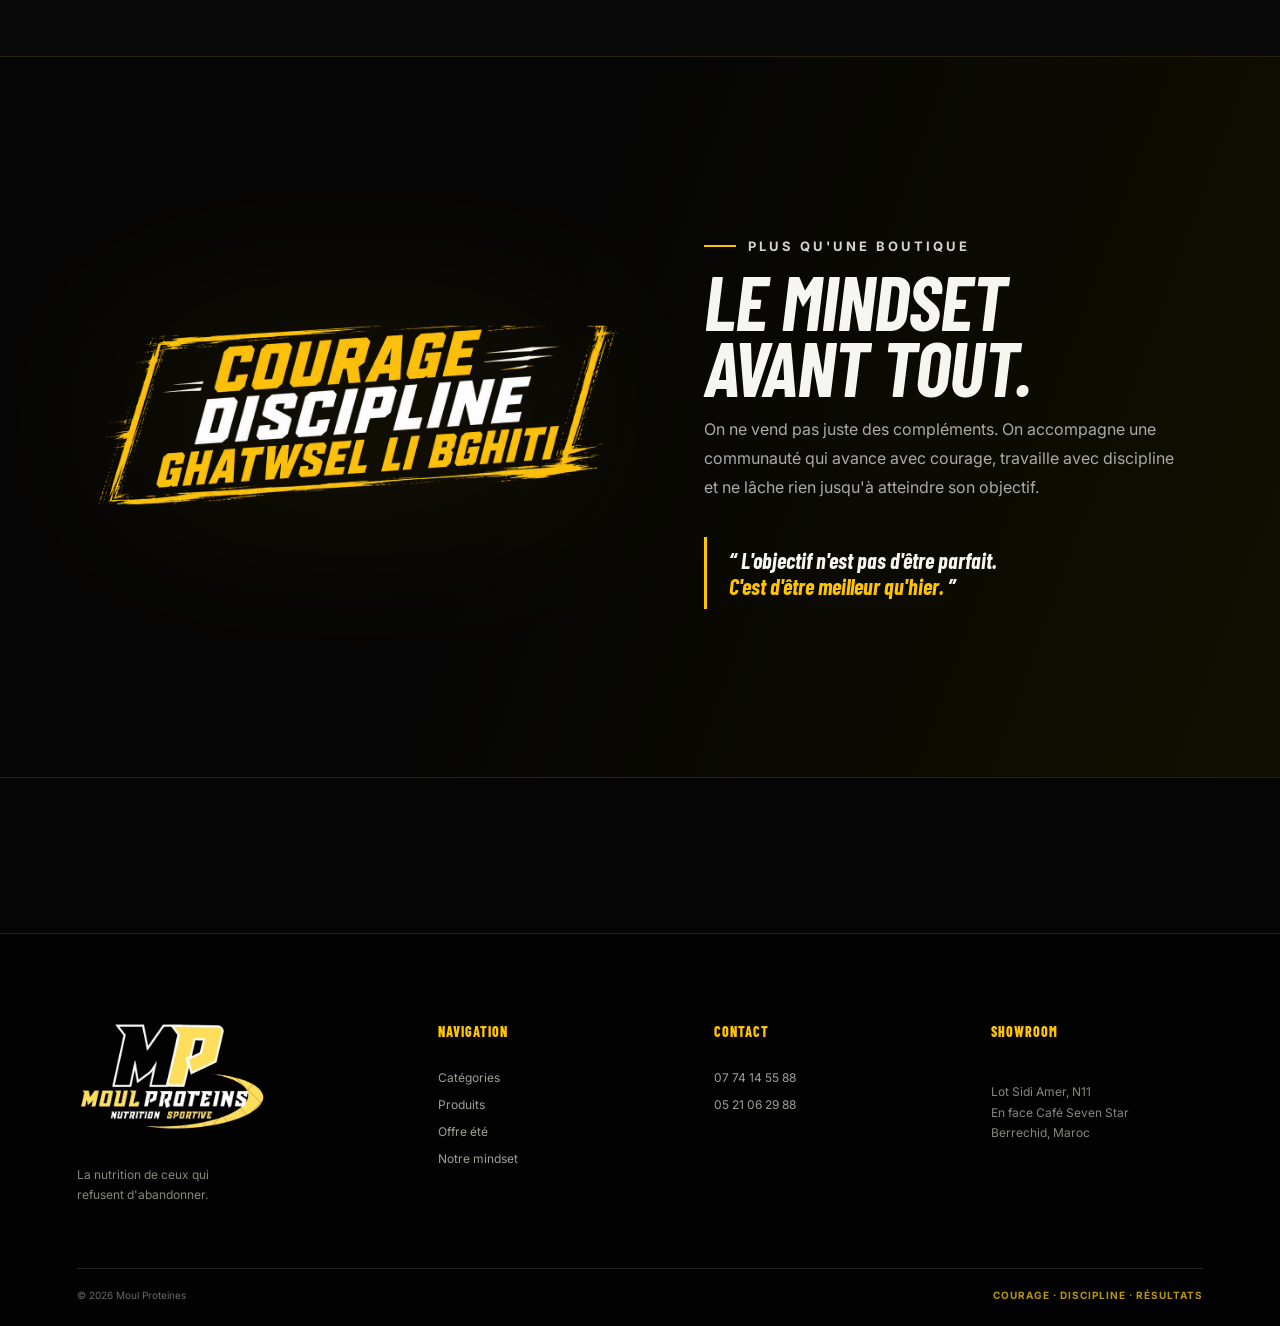
==== commit 4ec9c1f5: "Add summer offer page and navigation" ====
--- a/index.html
+++ b/index.html
@@ -24,8 +24,8 @@
     <a class="brand" href="#top" aria-label="Moul Proteines, accueil">
       <img src="assets/logo-moul-proteines.png" alt="Logo Moul Proteines">
     </a>
-    <nav class="nav" id="nav" aria-label="Navigation principale">
-      <a class="active" href="#top">Accueil</a><a href="#categories">Catégories</a><a href="#products">Produits</a><a href="about.html">À propos</a><a href="contact.html">Contact</a>
+      <nav class="nav" id="nav" aria-label="Navigation principale">
+      <a class="active" href="#top">Accueil</a><a href="#categories">Catégories</a><a href="#products">Produits</a><a href="offre-ete.html">Offre été</a><a href="about.html">À propos</a><a href="contact.html">Contact</a>
     </nav>
     <div class="header-actions">
       <button class="icon-btn" aria-label="Rechercher" data-search><svg viewBox="0 0 24 24"><circle cx="11" cy="11" r="7"/><path d="m20 20-4-4"/></svg></button>
@@ -66,6 +66,9 @@
         <a class="category reveal" href="#products"><div class="cat-icon">M</div><span>02</span><h3>MASS<br>GAINER</h3><p>Volume & puissance</p><b>Explorer ↗</b></a>
         <a class="category reveal" href="#products"><div class="cat-icon">C</div><span>03</span><h3>CRÉATINE</h3><p>Performance pure</p><b>Explorer ↗</b></a>
         <a class="category reveal" href="#products"><div class="cat-icon">⚡</div><span>04</span><h3>PRE<br>WORKOUT</h3><p>Focus & énergie</p><b>Explorer ↗</b></a>
+      </div>
+      <div style="max-width:1400px;margin:28px auto 0;display:flex;justify-content:center;">
+        <a class="btn btn-primary reveal" href="offre-ete.html">Voir l'offre été <span>↗</span></a>
       </div>
     </section>
 
@@ -118,7 +121,7 @@
   <footer id="contact">
     <div class="footer-main">
       <div class="footer-brand"><img src="assets/logo-moul-proteines.png" alt="Moul Proteines"><p>La nutrition de ceux qui<br>refusent d'abandonner.</p></div>
-      <div><h4>Navigation</h4><a href="#categories">Catégories</a><a href="#products">Produits</a><a href="#about">Notre mindset</a></div>
+      <div><h4>Navigation</h4><a href="#categories">Catégories</a><a href="#products">Produits</a><a href="offre-ete.html">Offre été</a><a href="#about">Notre mindset</a></div>
       <div><h4>Contact</h4><a href="tel:+212774145588">07 74 14 55 88</a><a href="tel:+212052106298">05 21 06 29 88</a></div>
       <div><h4>Showroom</h4><p>Lot Sidi Amer, N11<br>En face Café Seven Star<br>Berrechid, Maroc</p></div>
     </div>
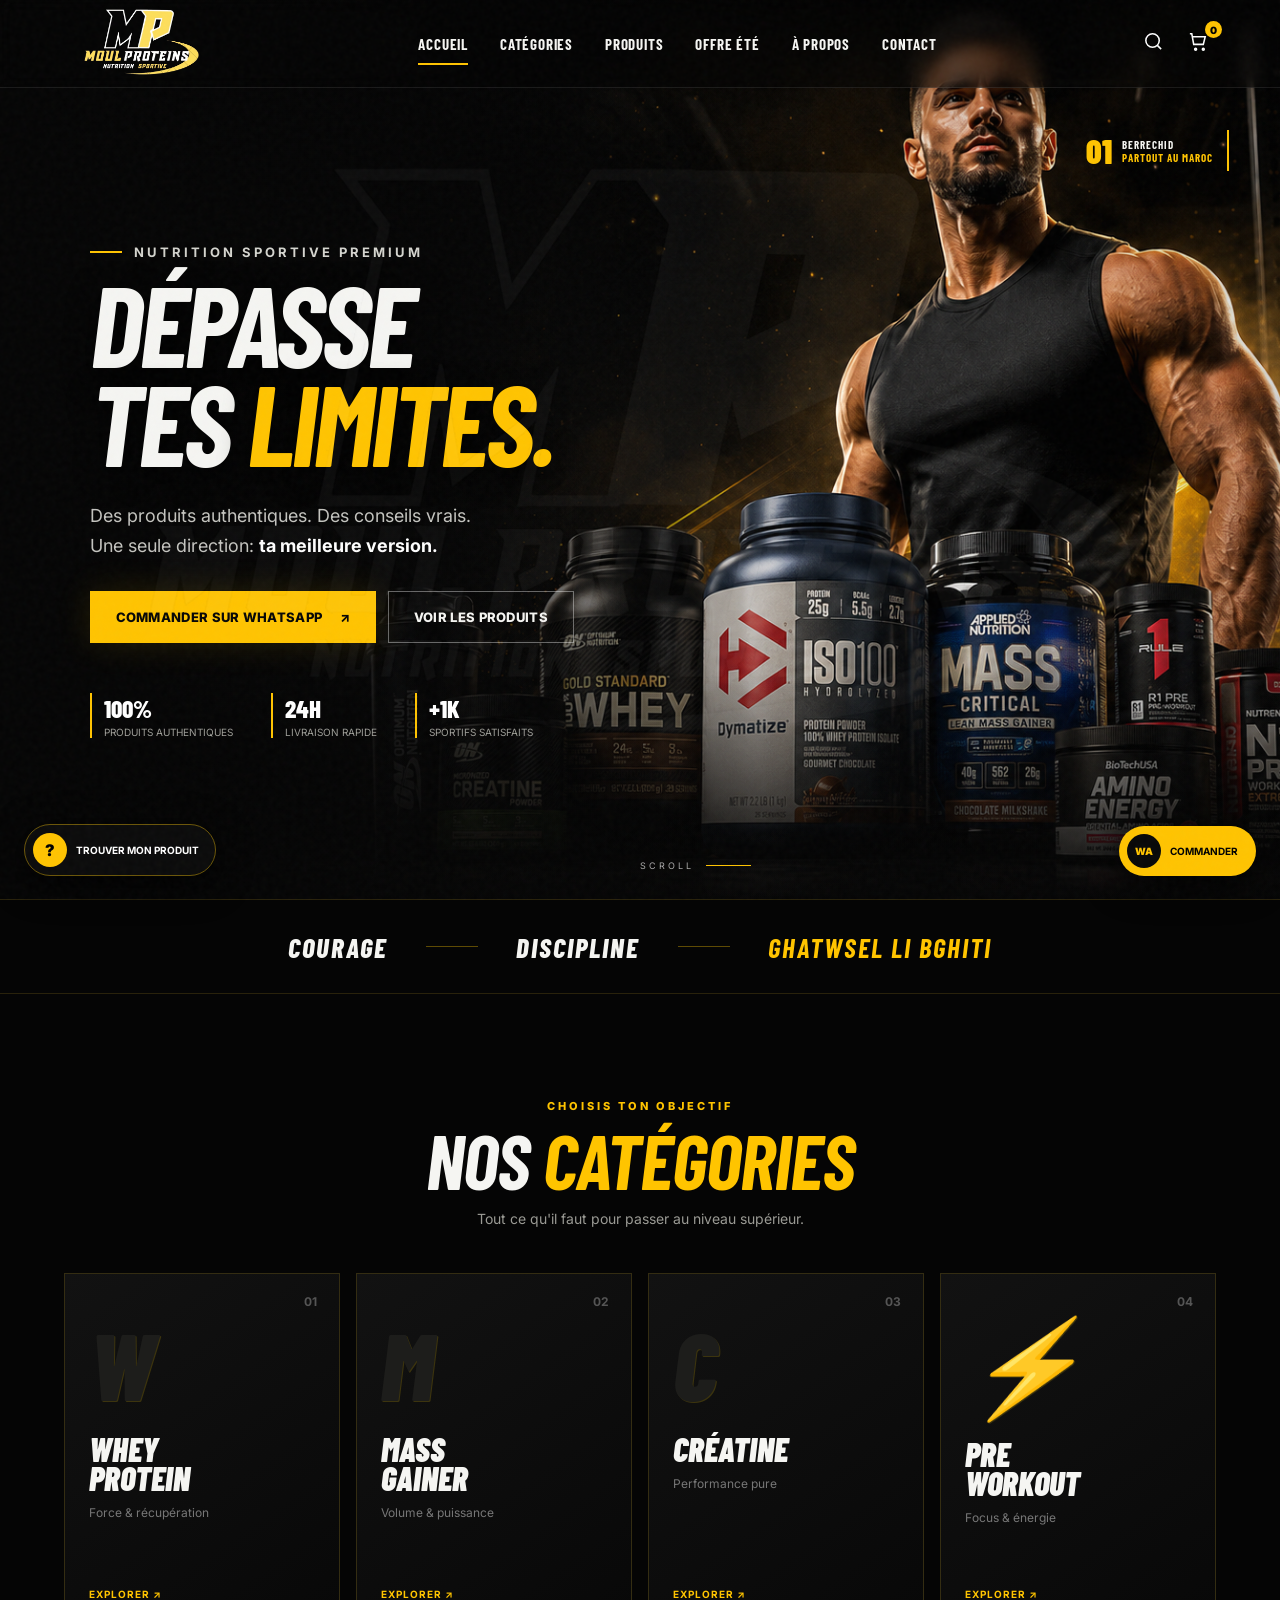
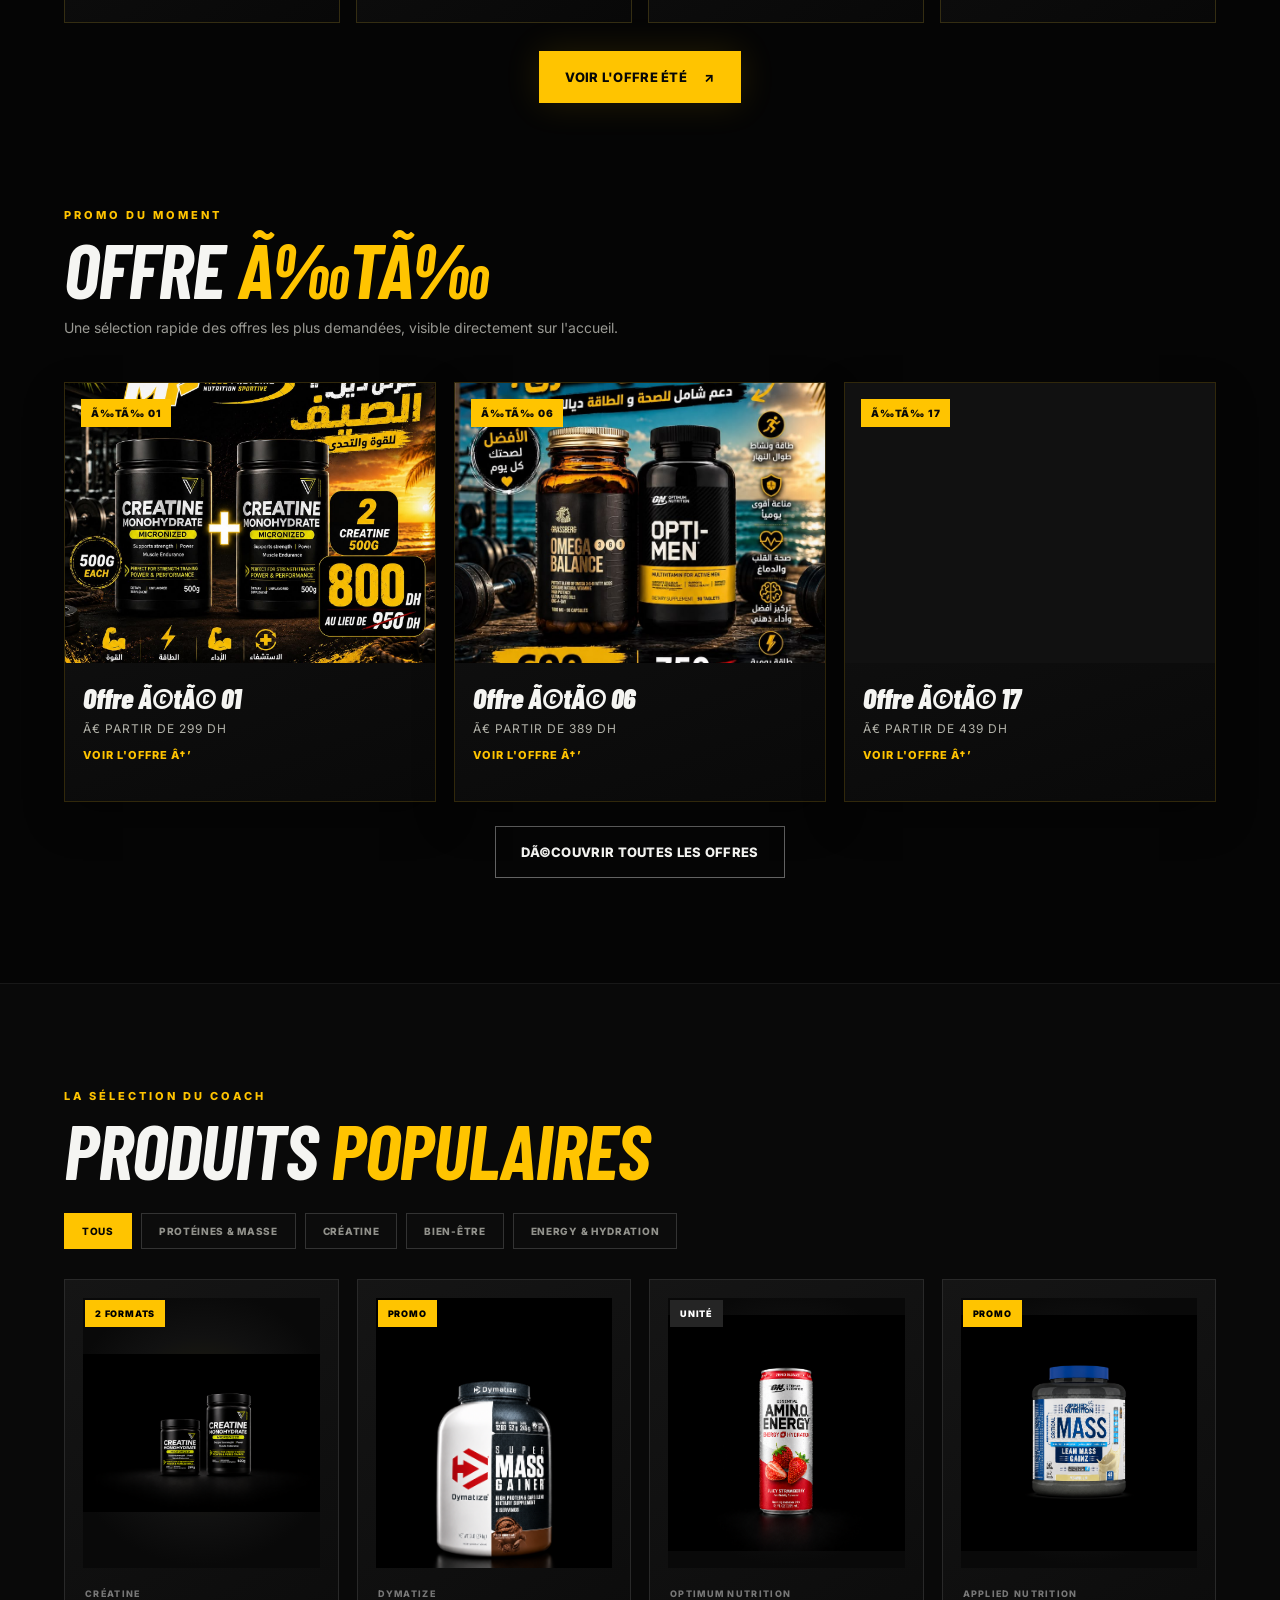
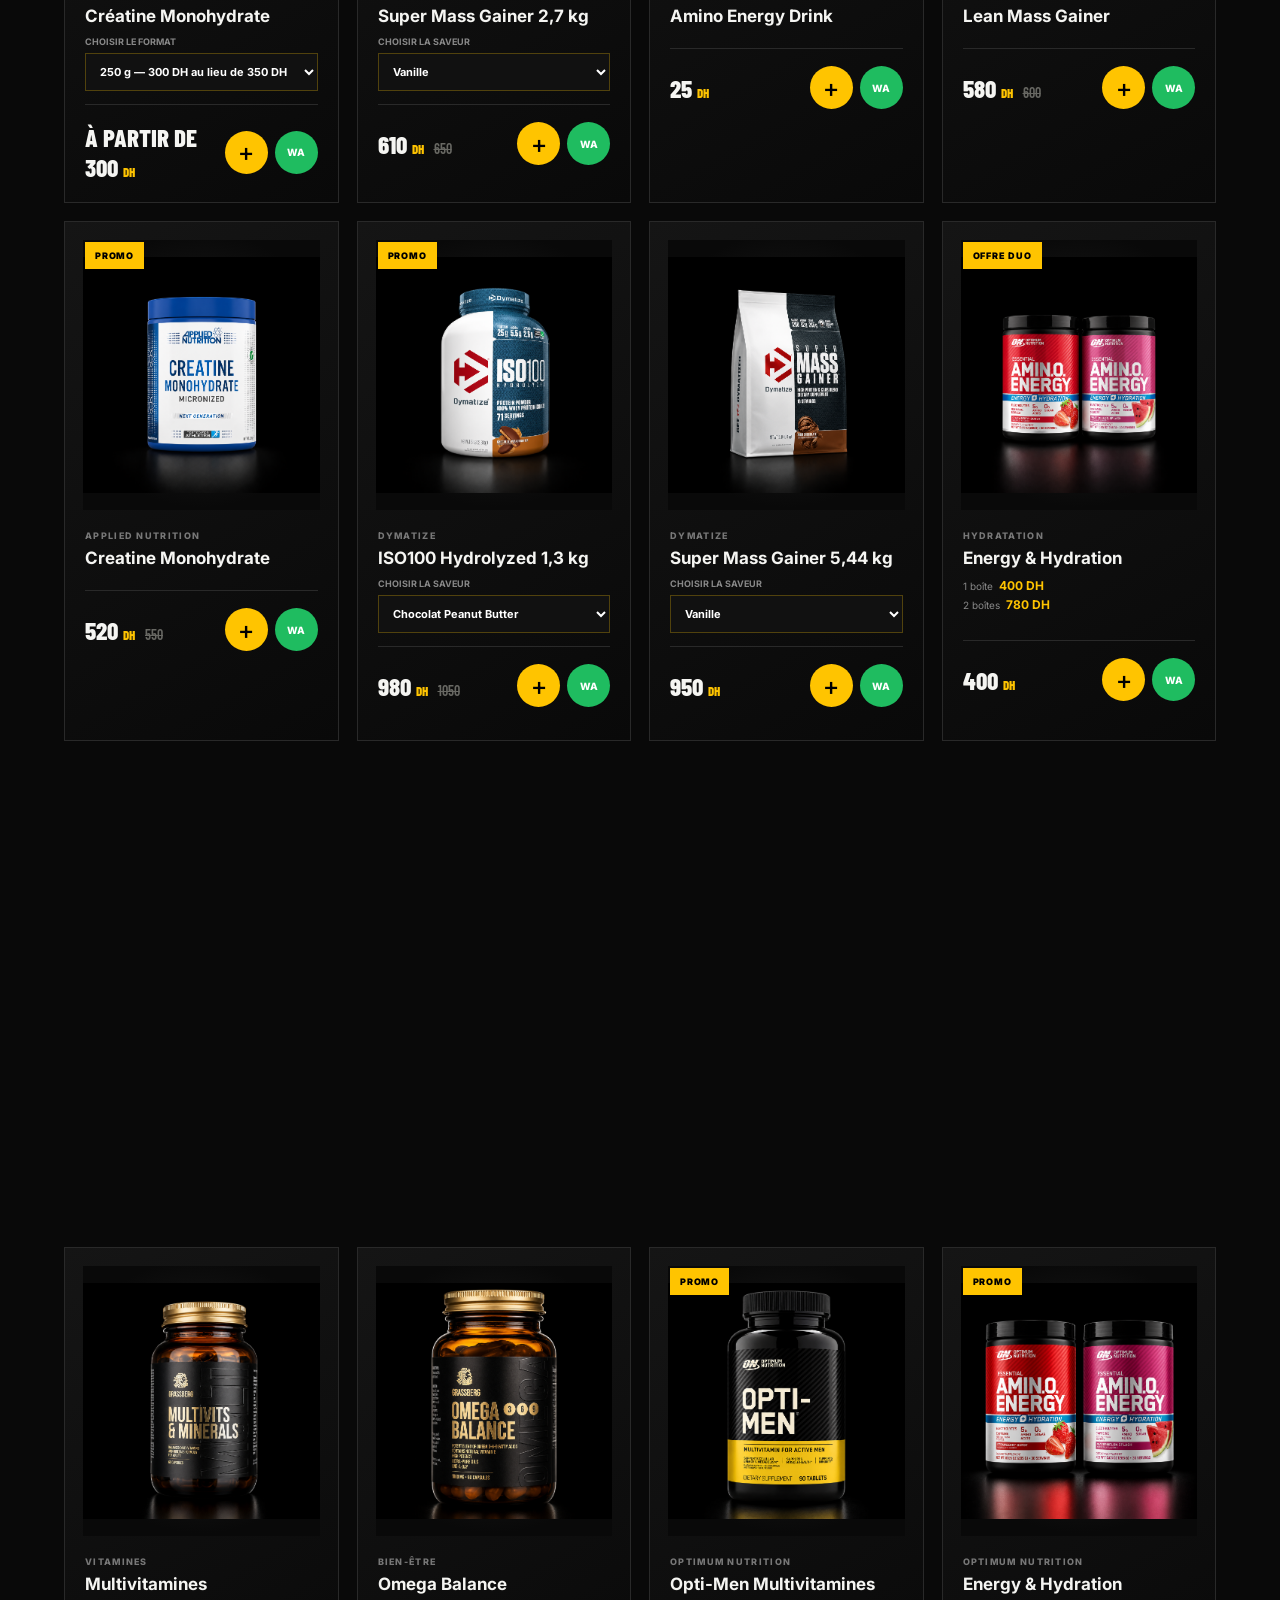
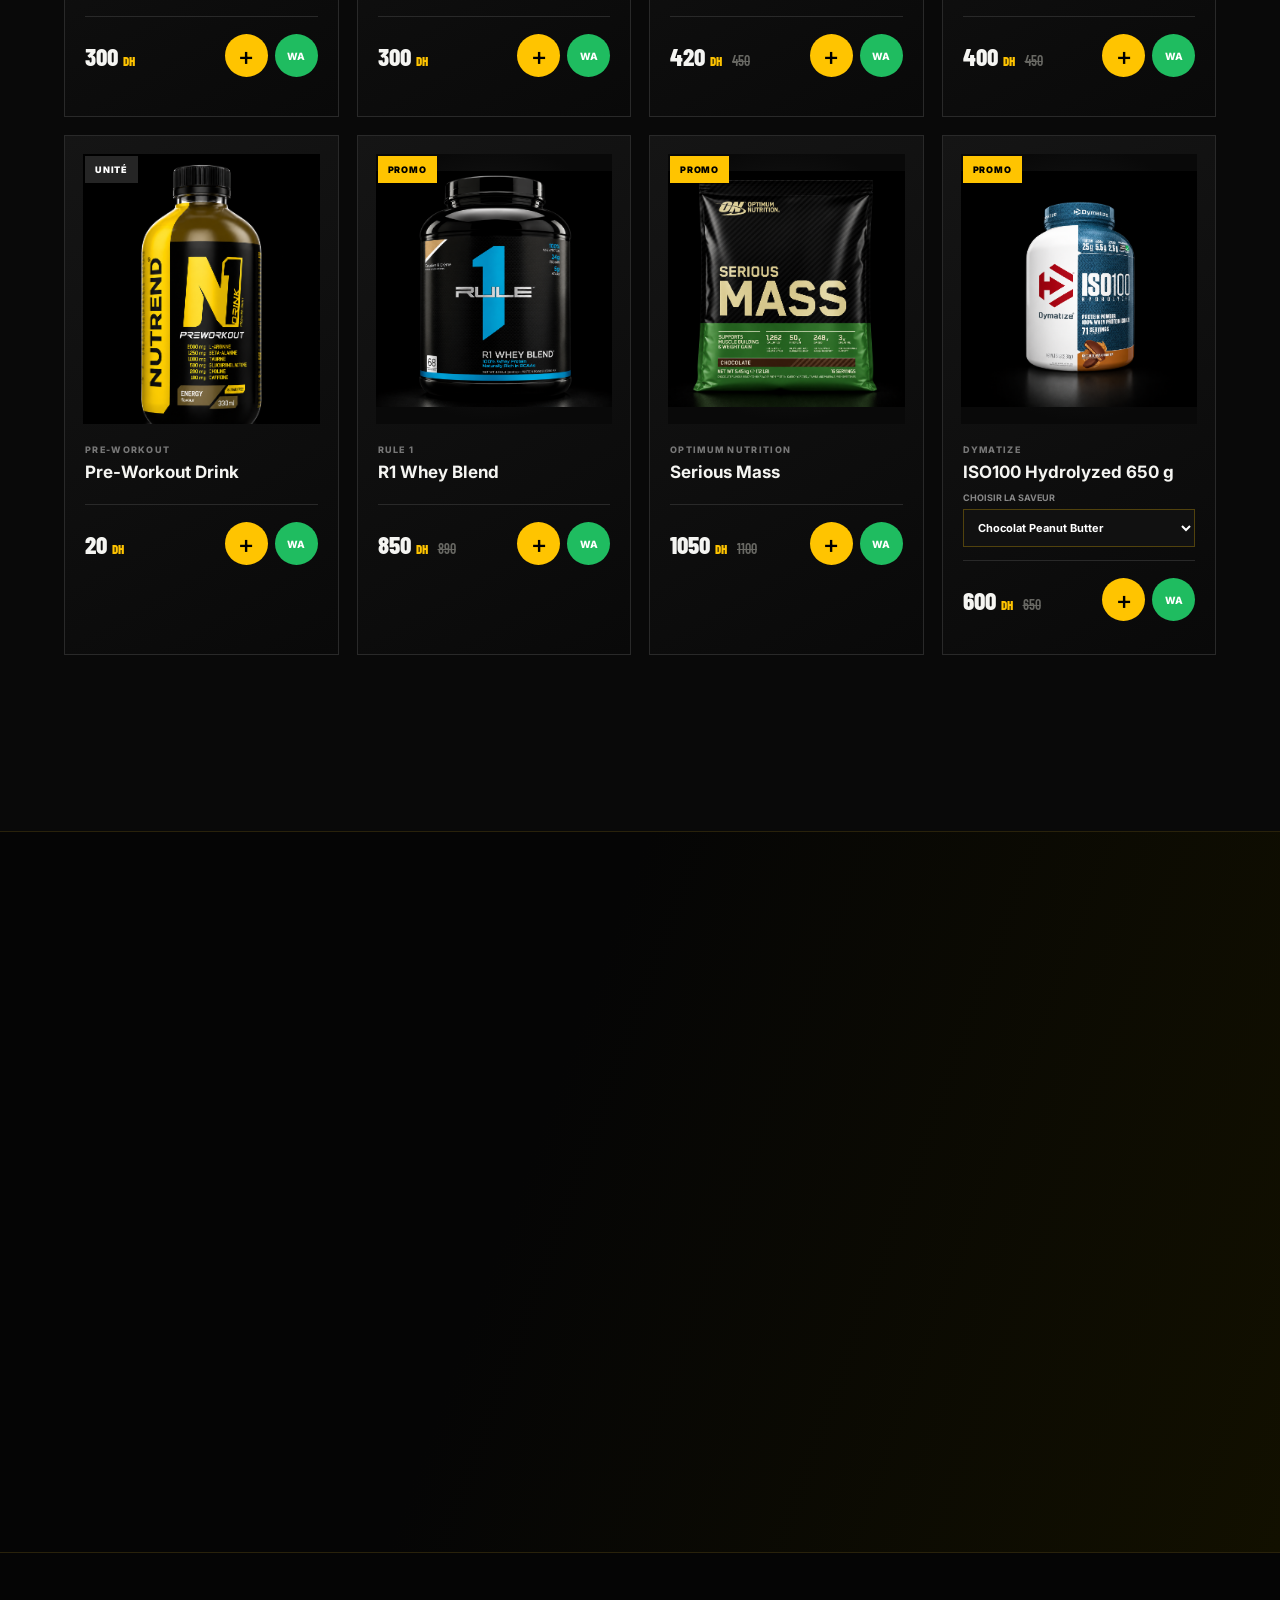
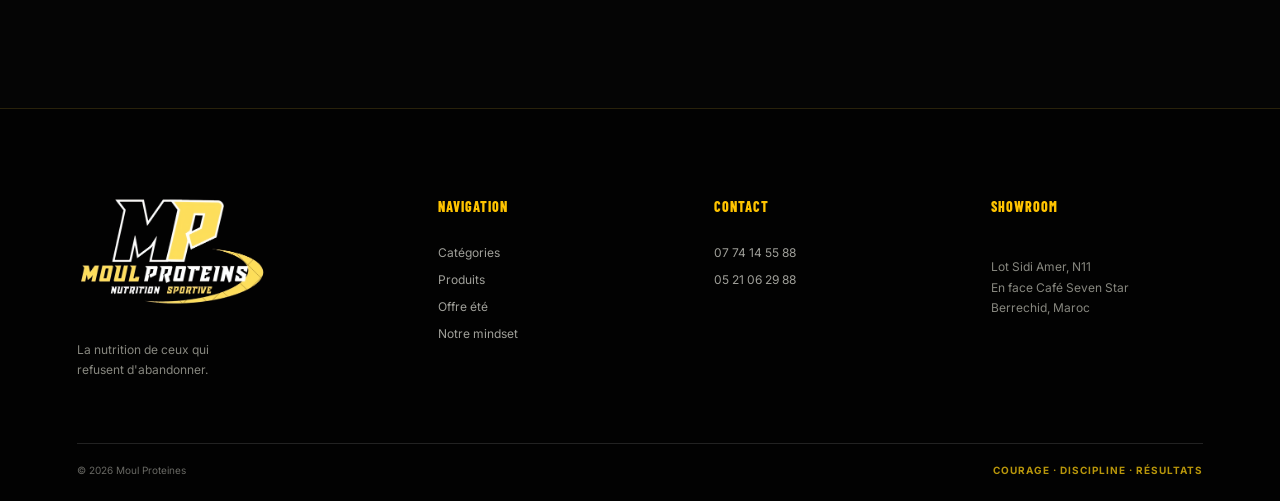
==== commit bcc74162: "Fix offer image delivery" ====
--- a/index.html
+++ b/index.html
@@ -69,6 +69,42 @@
       </div>
       <div style="max-width:1400px;margin:28px auto 0;display:flex;justify-content:center;">
         <a class="btn btn-primary reveal" href="offre-ete.html">Voir l'offre été <span>↗</span></a>
+      </div>
+    </section>
+
+    <section class="section offer-preview-section">
+      <div class="section-heading left reveal"><p>Promo du moment</p><h2>OFFRE <em>Ã‰TÃ‰</em></h2><span>Une sélection rapide des offres les plus demandées, visible directement sur l'accueil.</span></div>
+      <div class="offer-preview-grid">
+        <a class="offer-preview-card reveal" href="offre-ete.html">
+          <span class="offer-preview-badge">Ã‰TÃ‰ 01</span>
+          <img src="assets/offers/02dd9dba-edcb-41ca-aae5-ef7bb7bd040f.JPG" alt="Offre Ã©tÃ© 01" loading="lazy" decoding="async">
+          <div class="offer-preview-copy">
+            <h3>Offre Ã©tÃ© 01</h3>
+            <p>Ã€ partir de 299 DH</p>
+            <b>Voir l'offre â†’</b>
+          </div>
+        </a>
+        <a class="offer-preview-card reveal" href="offre-ete.html">
+          <span class="offer-preview-badge">Ã‰TÃ‰ 06</span>
+          <img src="assets/offers/4d4f56ec-f888-4e21-bfb9-115f5f4b00db.JPG" alt="Offre Ã©tÃ© 06" loading="lazy" decoding="async">
+          <div class="offer-preview-copy">
+            <h3>Offre Ã©tÃ© 06</h3>
+            <p>Ã€ partir de 389 DH</p>
+            <b>Voir l'offre â†’</b>
+          </div>
+        </a>
+        <a class="offer-preview-card reveal" href="offre-ete.html">
+          <span class="offer-preview-badge">Ã‰TÃ‰ 17</span>
+          <img src="assets/offers/fe53c6c2-624a-444e-a7fd-dbfbbf206f6f.JPG" alt="Offre Ã©tÃ© 17" loading="lazy" decoding="async">
+          <div class="offer-preview-copy">
+            <h3>Offre Ã©tÃ© 17</h3>
+            <p>Ã€ partir de 439 DH</p>
+            <b>Voir l'offre â†’</b>
+          </div>
+        </a>
+      </div>
+      <div style="max-width:1400px;margin:24px auto 0;display:flex;justify-content:center;">
+        <a class="btn btn-ghost reveal" href="offre-ete.html">DÃ©couvrir toutes les offres</a>
       </div>
     </section>
 
--- a/styles.css
+++ b/styles.css
@@ -44,5 +44,20 @@
 .variant-choice{display:flex;flex-direction:column;gap:6px;color:#888;font:700 9px Inter;text-transform:uppercase}.variant-choice select{width:100%;background:#111;color:#fff;border:1px solid #51420d;padding:10px;font:700 11px Inter;outline:none}.variant-choice select:focus{border-color:var(--yellow)}
 .cart-checkout{width:100%;border:0;cursor:pointer}.cart-checkout:disabled{opacity:.4;pointer-events:none}.checkout-form{position:absolute;inset:0;background:#0a0a0a;padding:28px;z-index:2;display:flex;flex-direction:column;gap:15px;transform:translateX(105%);transition:.35s;overflow:auto}.checkout-form.open{transform:none}.checkout-form-heading{display:flex;justify-content:space-between;align-items:start;border-bottom:1px solid #292929;padding-bottom:16px;margin-bottom:5px}.checkout-form-heading span{color:var(--yellow);font:800 9px Inter;letter-spacing:2px}.checkout-form-heading h3{font:800 25px 'Barlow Condensed';text-transform:uppercase;margin:6px 0 0}.checkout-form-heading button{border:0;background:none;color:#fff;font-size:35px;cursor:pointer}.checkout-form label{display:flex;flex-direction:column;gap:7px;color:#aaa;text-transform:uppercase;font:800 9px Inter;letter-spacing:.7px}.checkout-form label small{font-weight:500;color:#666}.checkout-form input,.checkout-form textarea{width:100%;background:#111;border:1px solid #383838;color:#fff;padding:13px;outline:none;font:500 12px Inter;resize:vertical}.checkout-form input:focus,.checkout-form textarea:focus{border-color:var(--yellow)}.checkout-submit{margin-top:5px;border:0;background:#1fbc60;color:#fff;padding:16px;text-transform:uppercase;font:800 10px Inter;cursor:pointer}
 .simulator-fab{position:fixed;z-index:14;left:24px;bottom:24px;display:flex;align-items:center;gap:9px;padding:8px 16px 8px 8px;border:1px solid #6b5609;background:#0b0b0b;color:#fff;border-radius:30px;box-shadow:0 8px 35px #000;transition:.25s}.simulator-fab:hover{background:var(--yellow);color:#000}.simulator-fab span{width:34px;height:34px;border-radius:50%;display:grid;place-items:center;background:var(--yellow);color:#000;font-weight:900}.simulator-fab b{text-transform:uppercase;font-size:10px}
+.offer-preview-section{padding-top:0}
+.offer-preview-grid{display:grid;grid-template-columns:repeat(3,minmax(0,1fr));gap:18px;max-width:1400px;margin:auto}
+.offer-preview-card{position:relative;overflow:hidden;border:1px solid #31280b;background:linear-gradient(160deg,#141414,#090909);box-shadow:0 16px 38px #00000055;transition:transform .3s ease,border-color .3s ease;min-height:420px;display:flex;flex-direction:column}
+.offer-preview-card:hover{transform:translateY(-6px);border-color:var(--yellow)}
+.offer-preview-card img{width:100%;height:280px;object-fit:cover;display:block;background:#111}
+.offer-preview-badge{position:absolute;top:16px;left:16px;z-index:2;padding:8px 10px;background:var(--yellow);color:#090909;font:900 10px Inter,Arial,sans-serif;letter-spacing:.8px}
+.offer-preview-copy{padding:18px 18px 20px;display:flex;flex-direction:column;gap:6px}
+.offer-preview-copy h3{font:900 28px 'Barlow Condensed';font-style:italic;margin:0}
+.offer-preview-copy p{margin:0;color:#b3b3aa;font-size:12px;text-transform:uppercase;letter-spacing:1px}
+.offer-preview-copy b{margin-top:6px;color:var(--yellow);font:800 11px Inter;text-transform:uppercase;letter-spacing:1px}
+.offer-card.is-fallback .offer-image{background:linear-gradient(180deg,#161616,#090909)}
+.offer-card.is-fallback .offer-image img{object-fit:contain;padding:18px}
+.offer-card.is-fallback .offer-content{border-top:1px solid #1f1f1f}
 @media(max-width:560px){.simulator-fab{left:12px;bottom:12px;padding:6px}.simulator-fab b{display:none}}
+@media(max-width:900px){.offer-preview-grid{grid-template-columns:1fr 1fr}.offer-preview-card img{height:240px}}
+@media(max-width:640px){.offer-preview-grid{grid-template-columns:1fr}.offer-preview-card{min-height:0}.offer-preview-card img{height:250px}}
 @media(prefers-reduced-motion:reduce){.intro-screen.play img,.intro-screen.play .intro-glow,.intro-screen.play .intro-lines i,.intro-screen.play>p{animation-duration:.01ms;animation-delay:0s}.intro-screen{transition-duration:.15s}}
